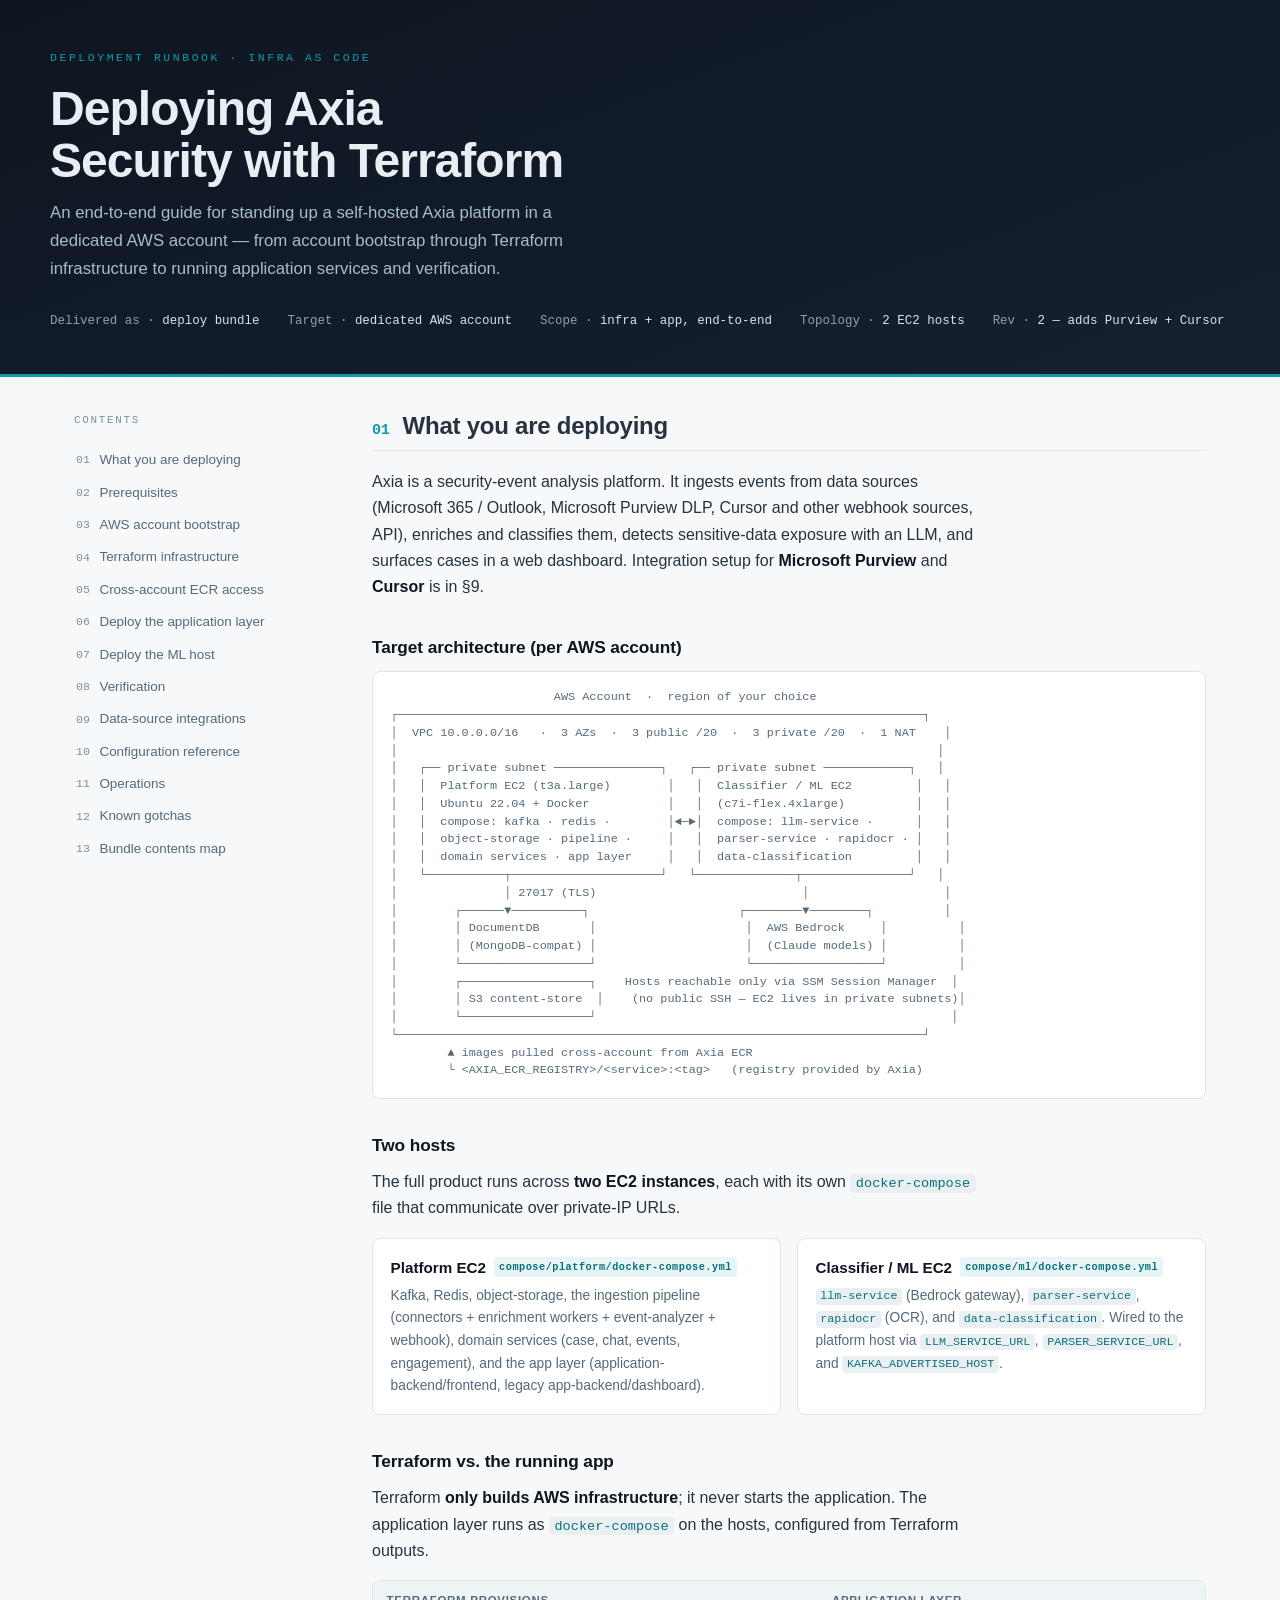
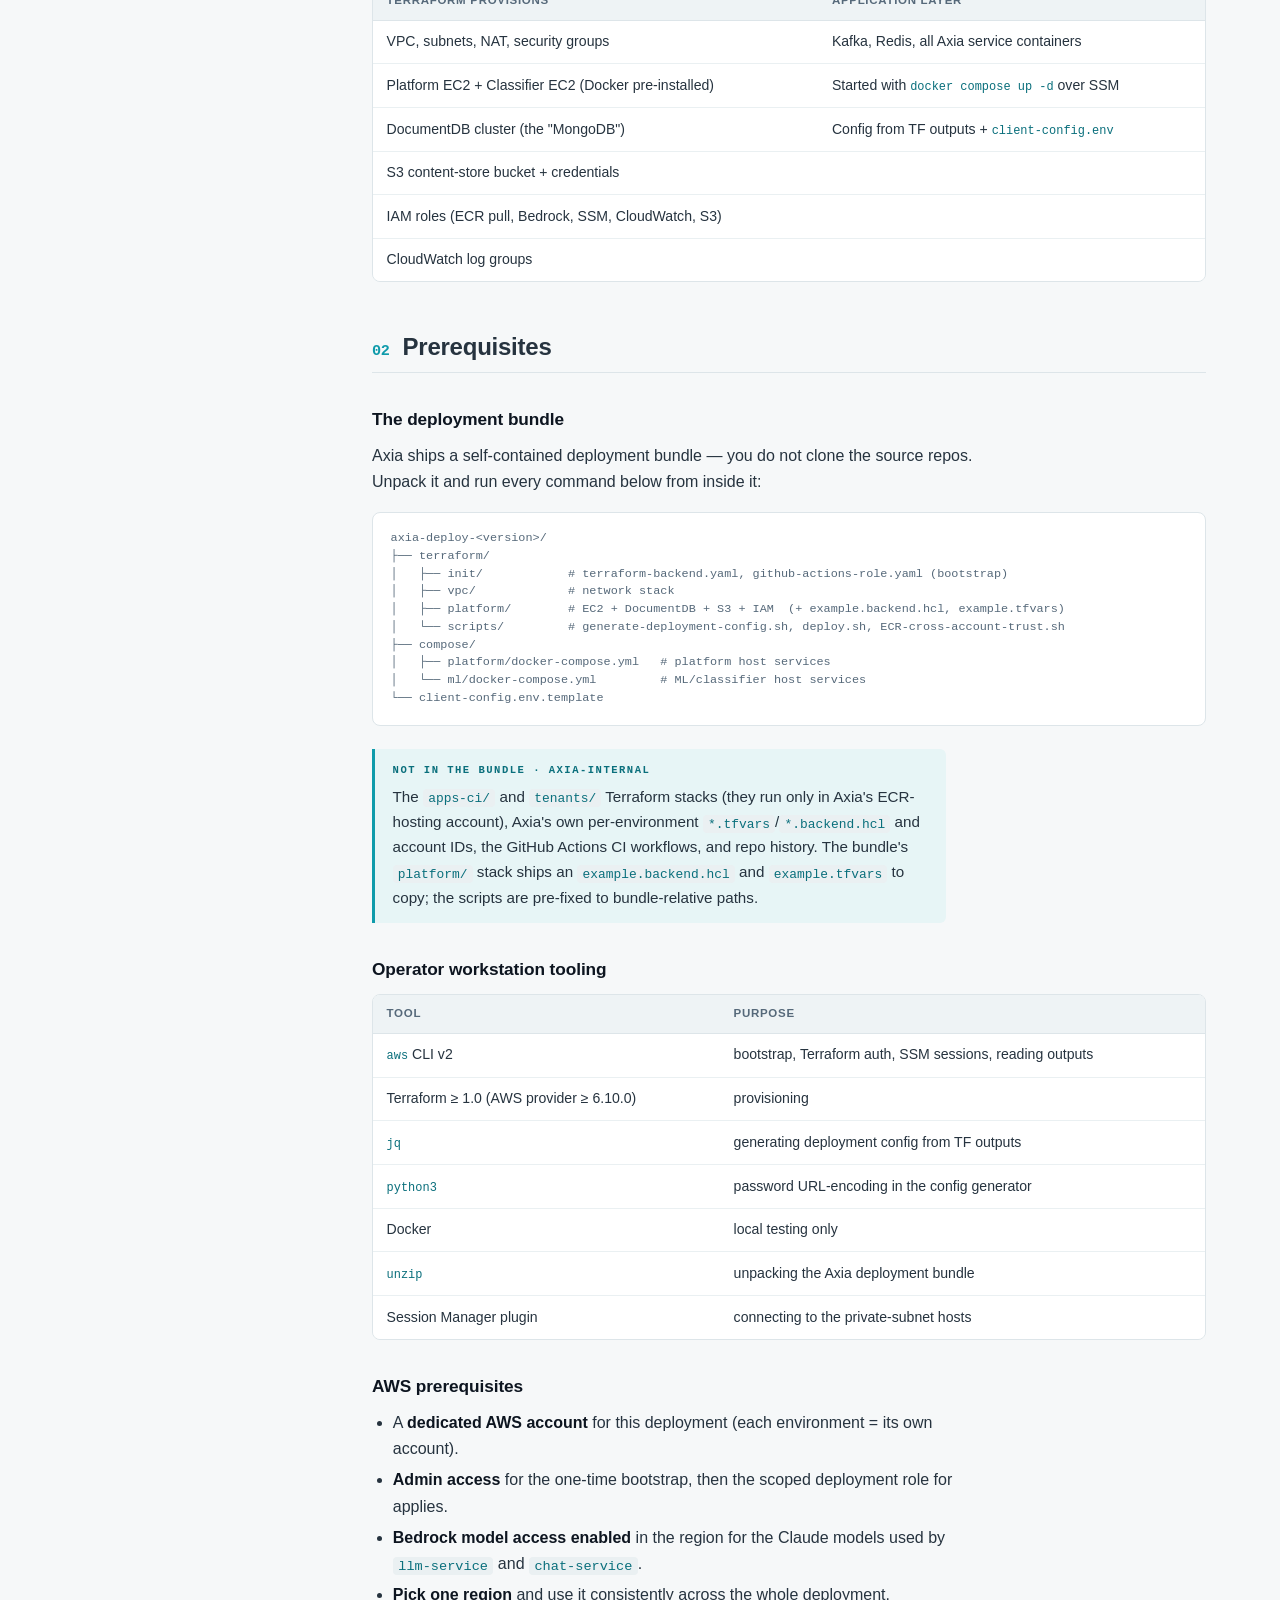
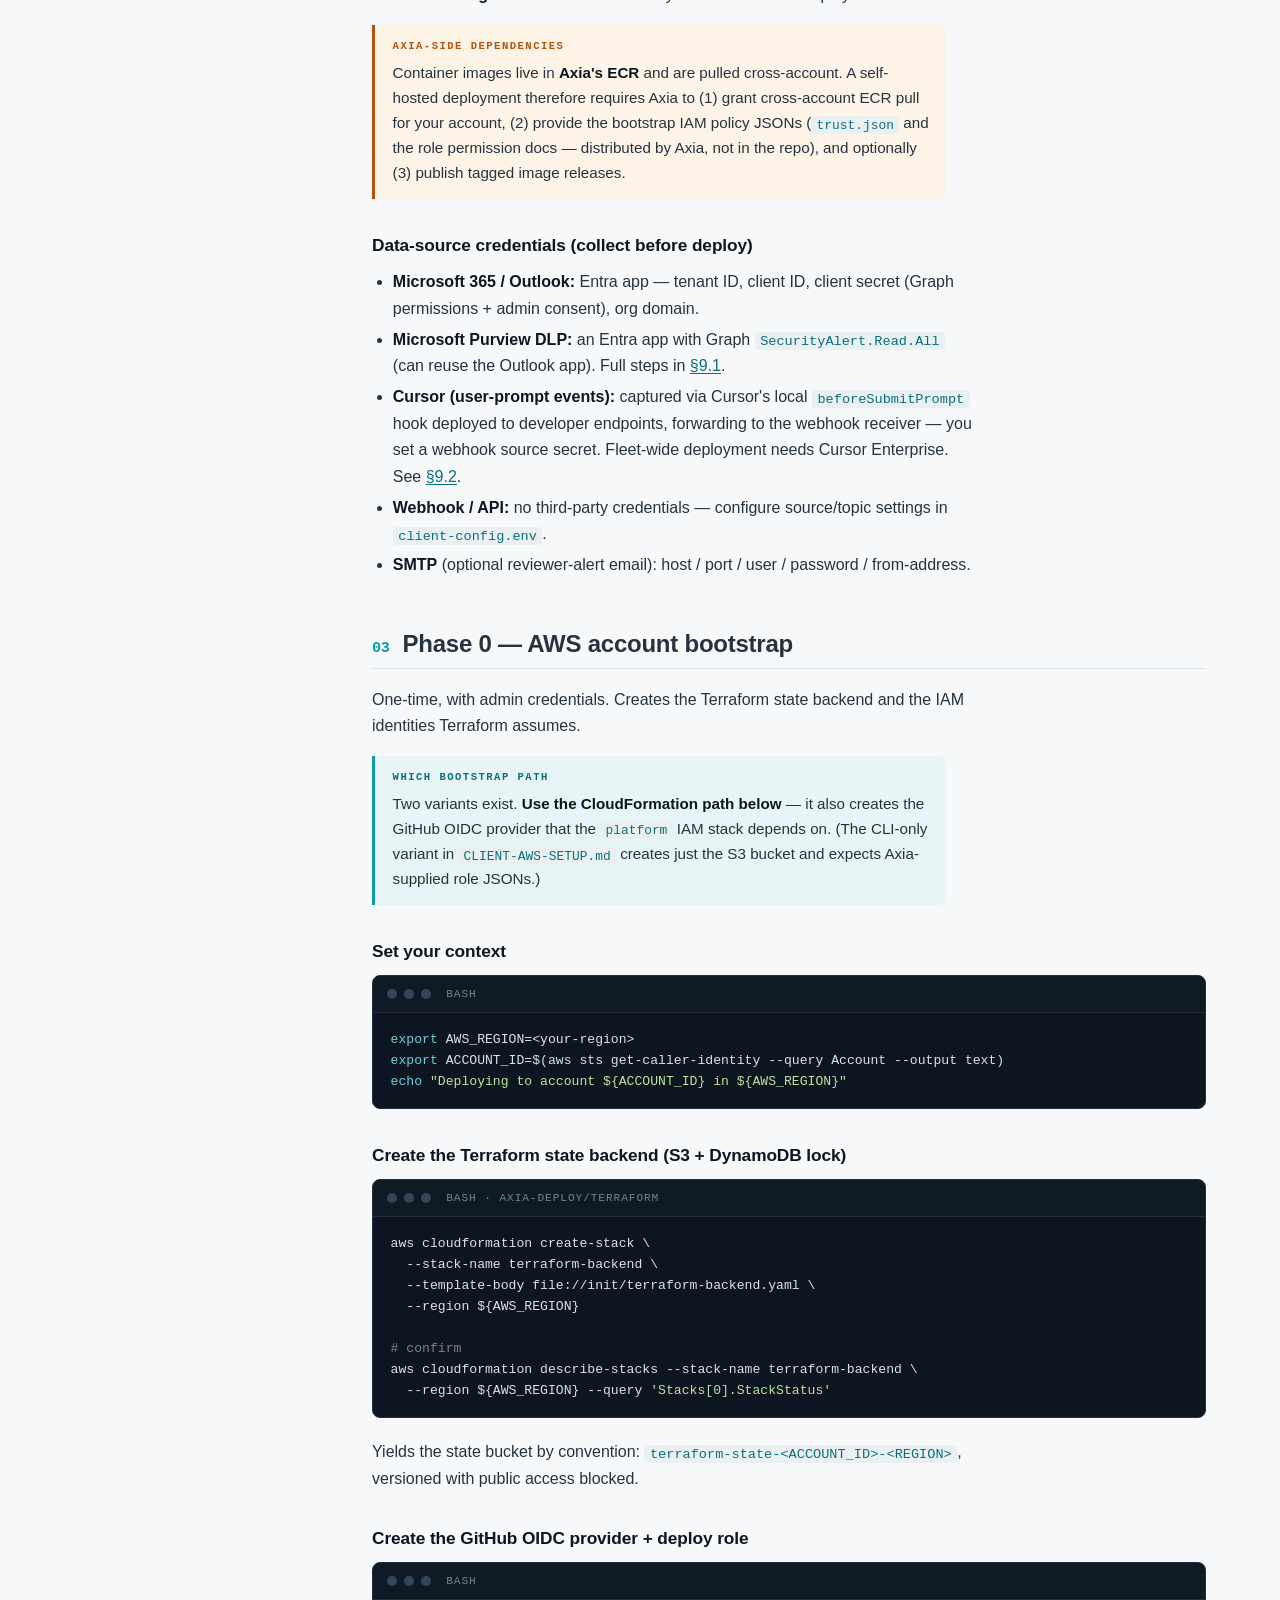
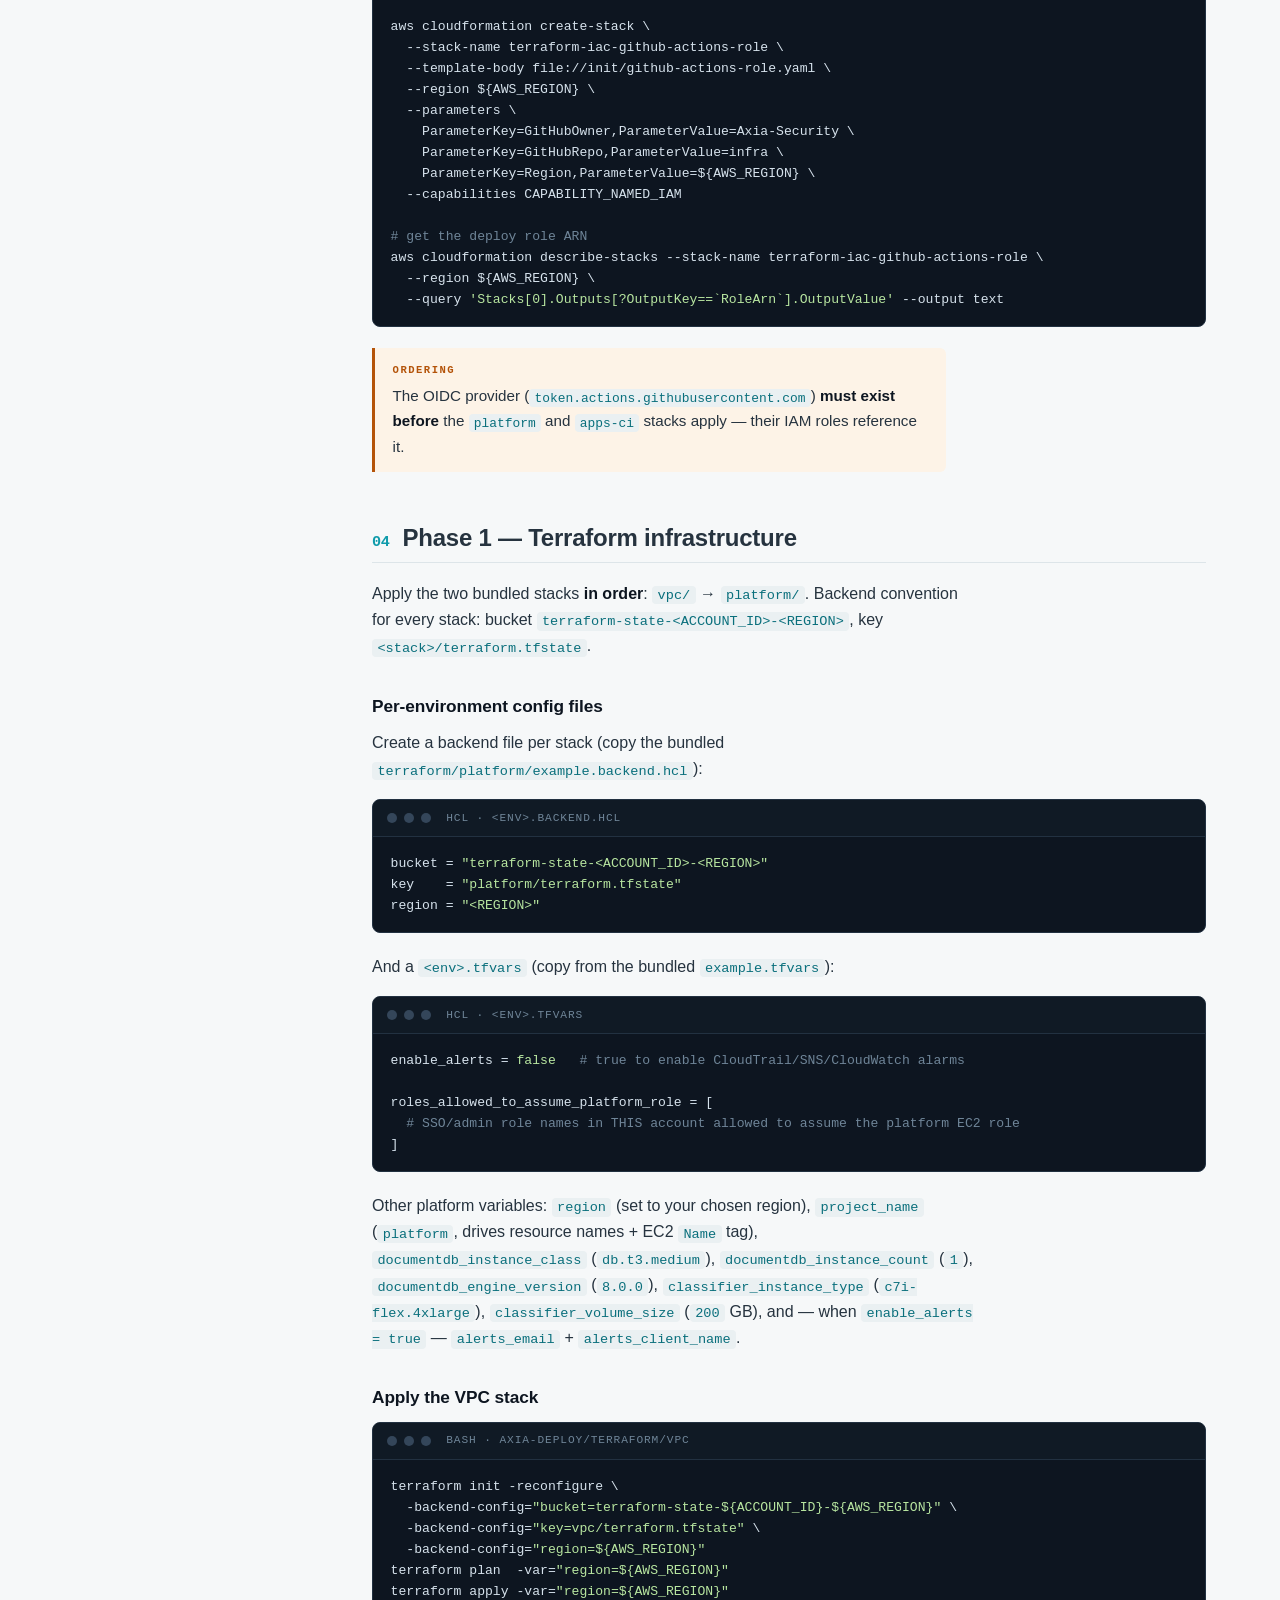
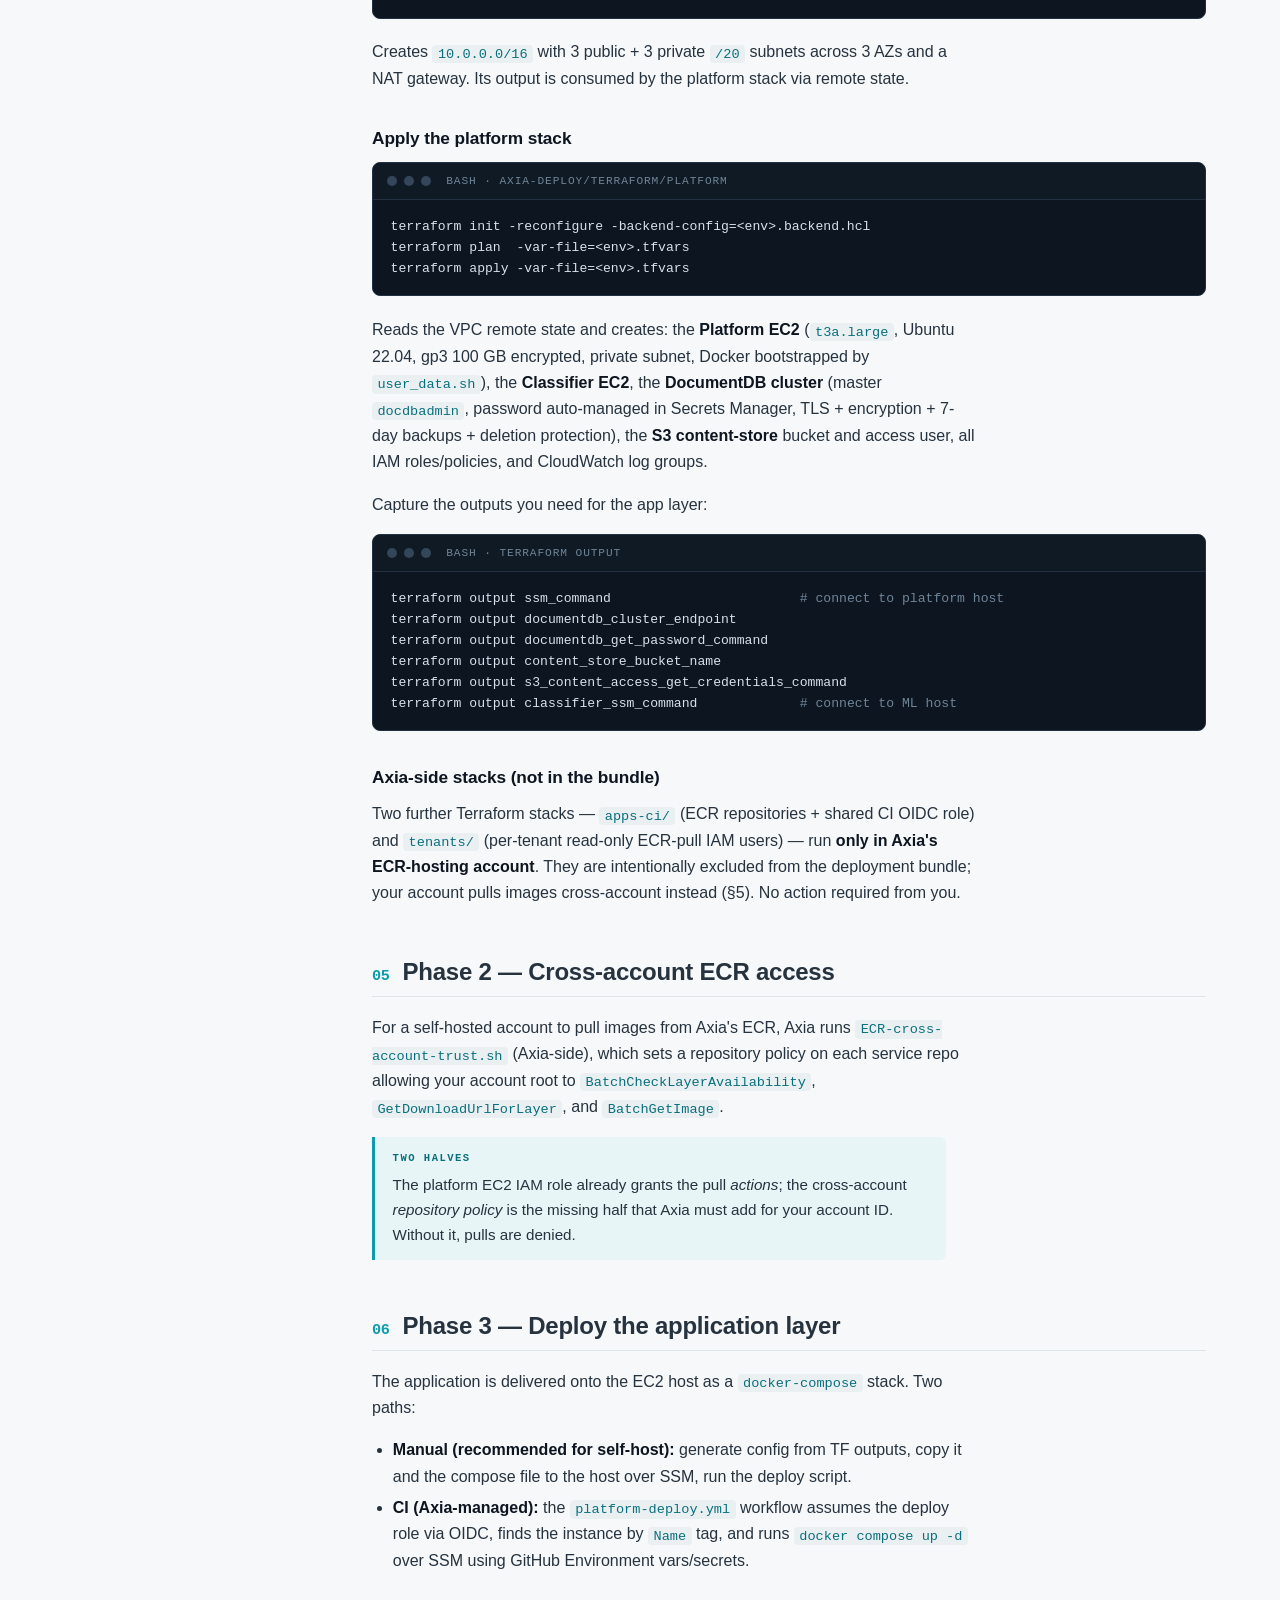
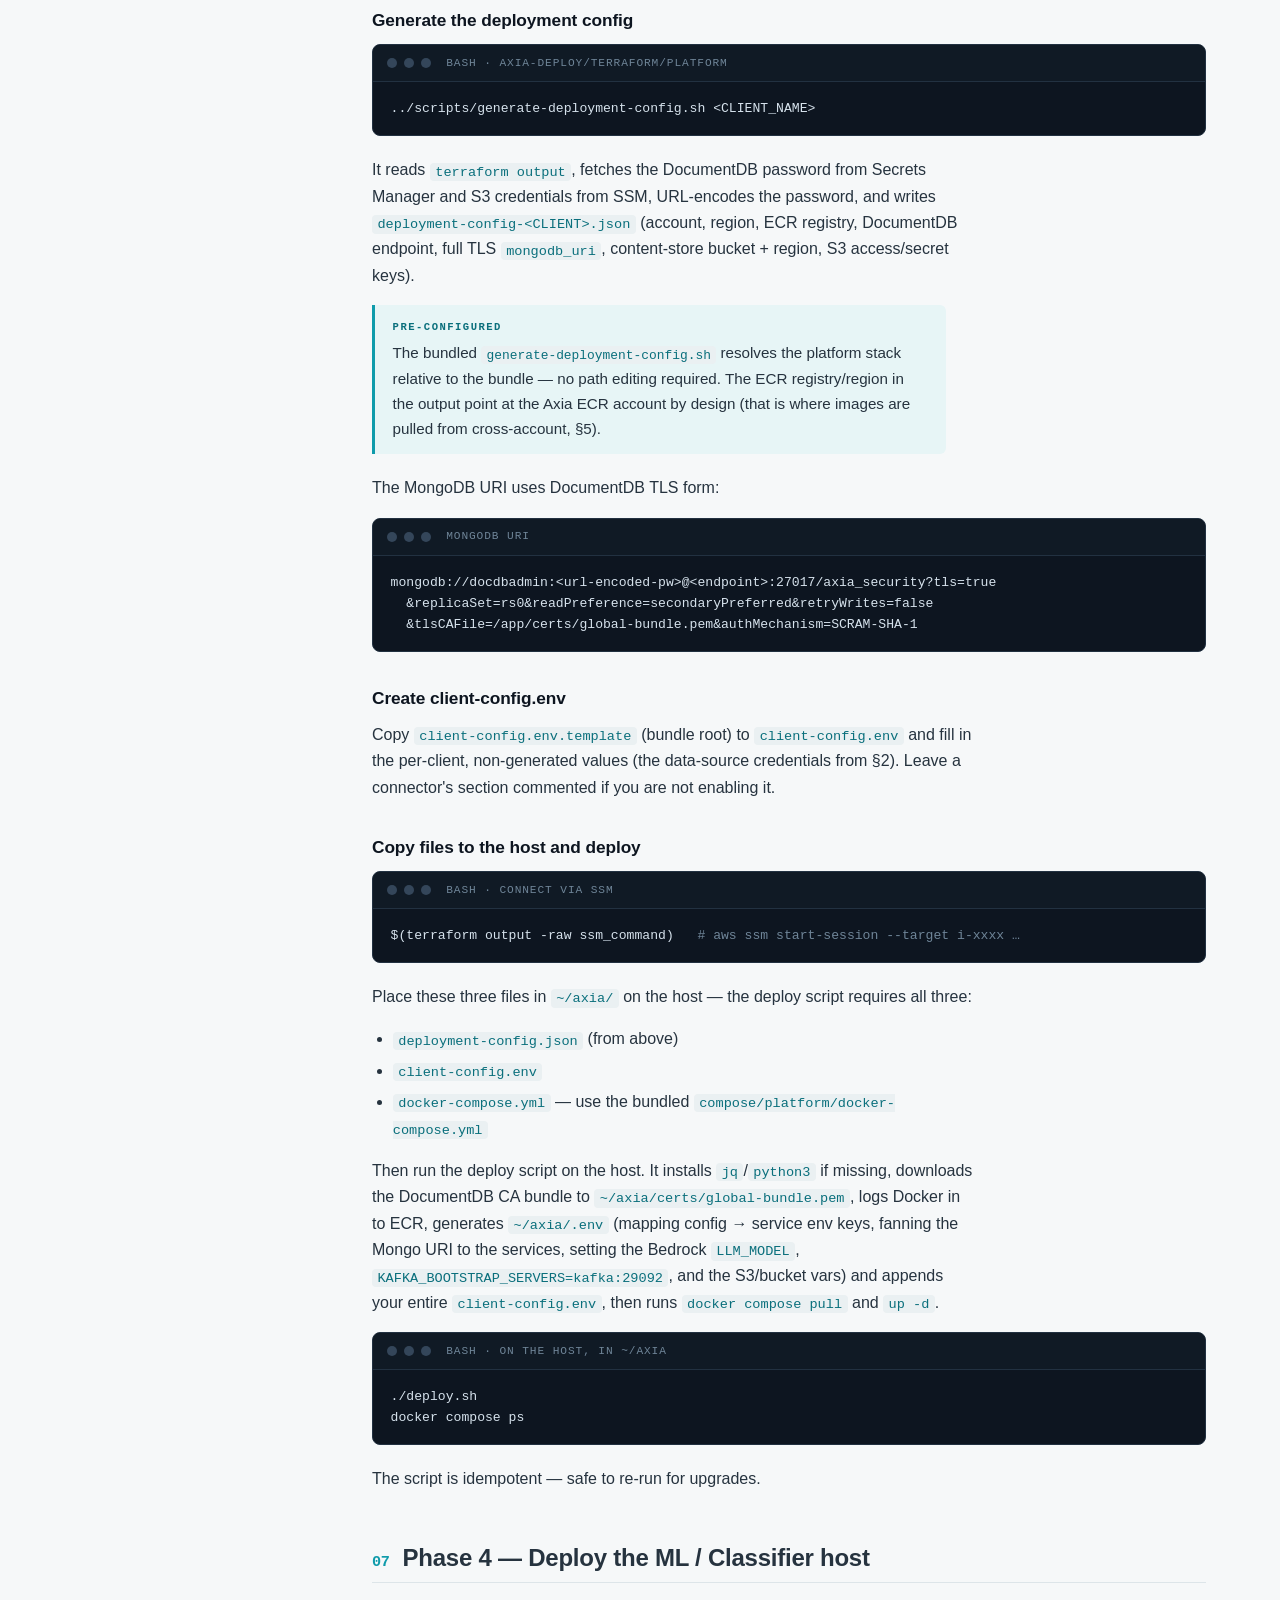
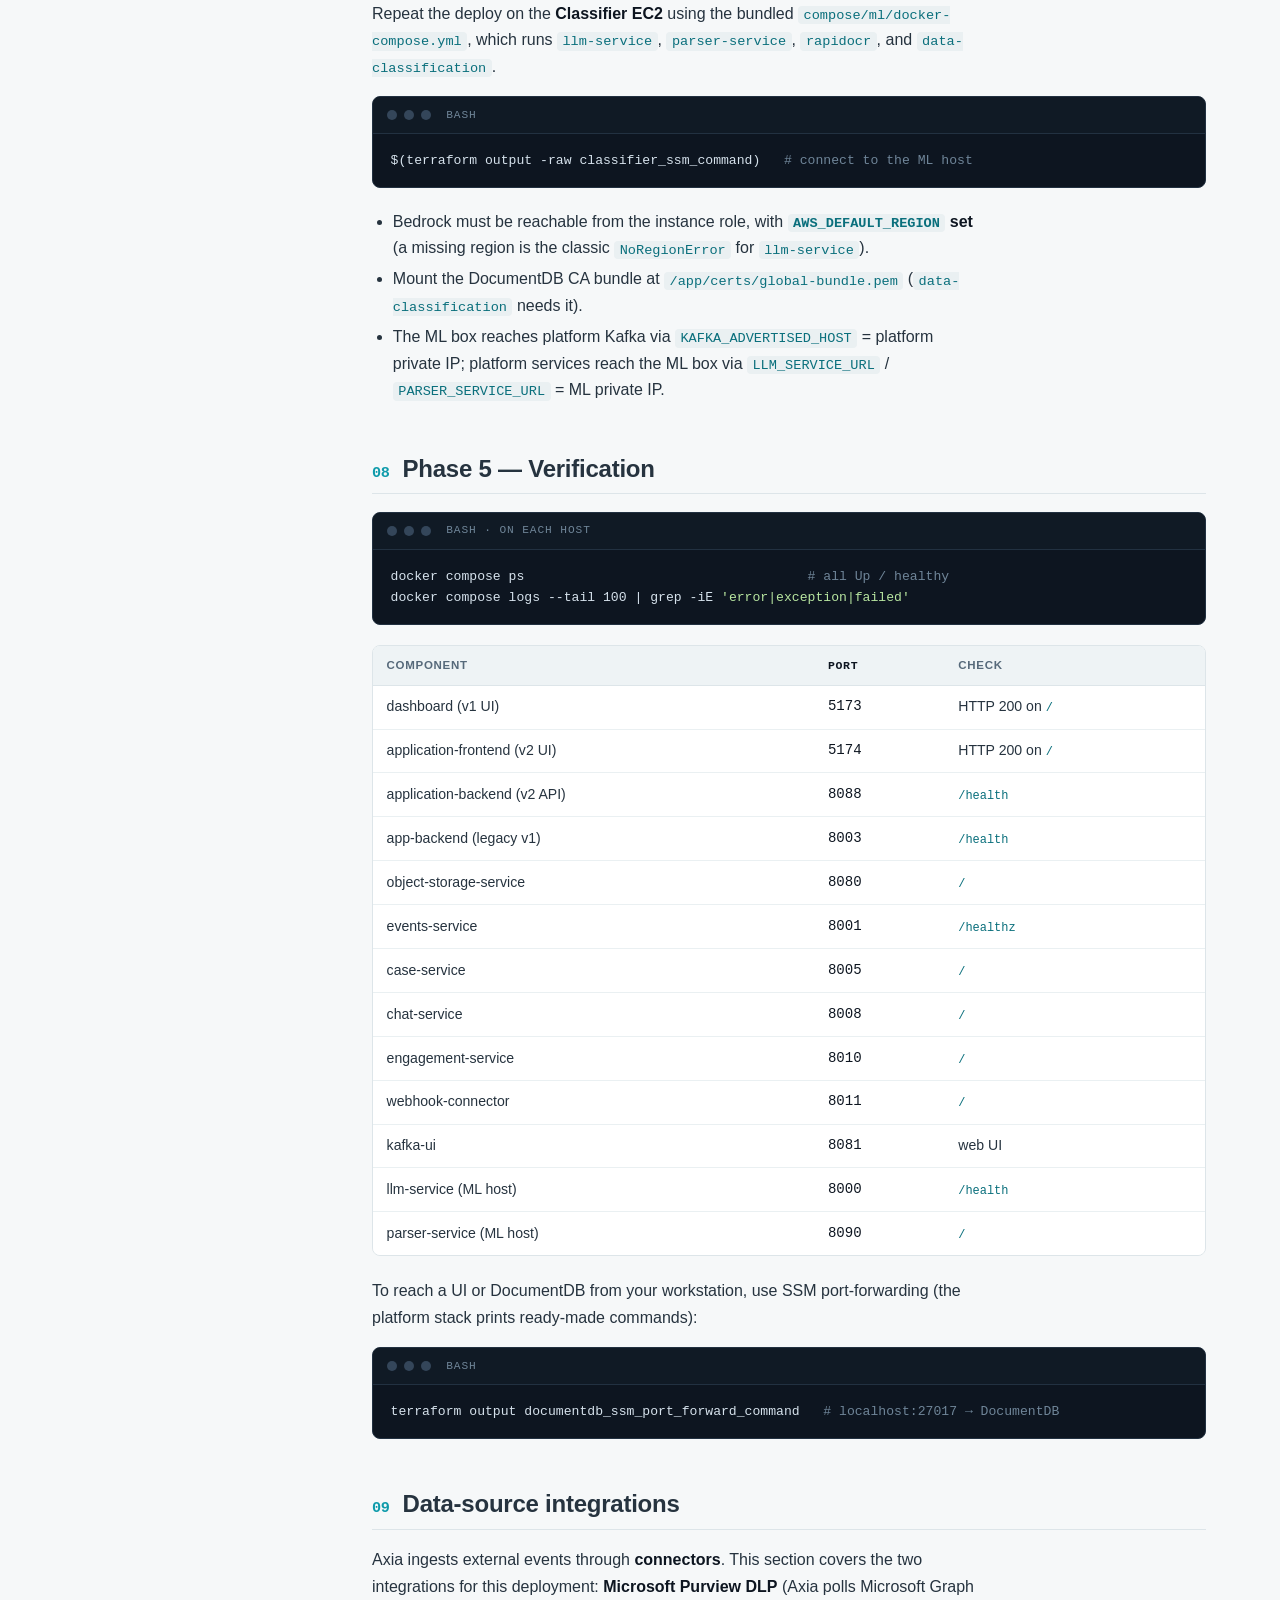
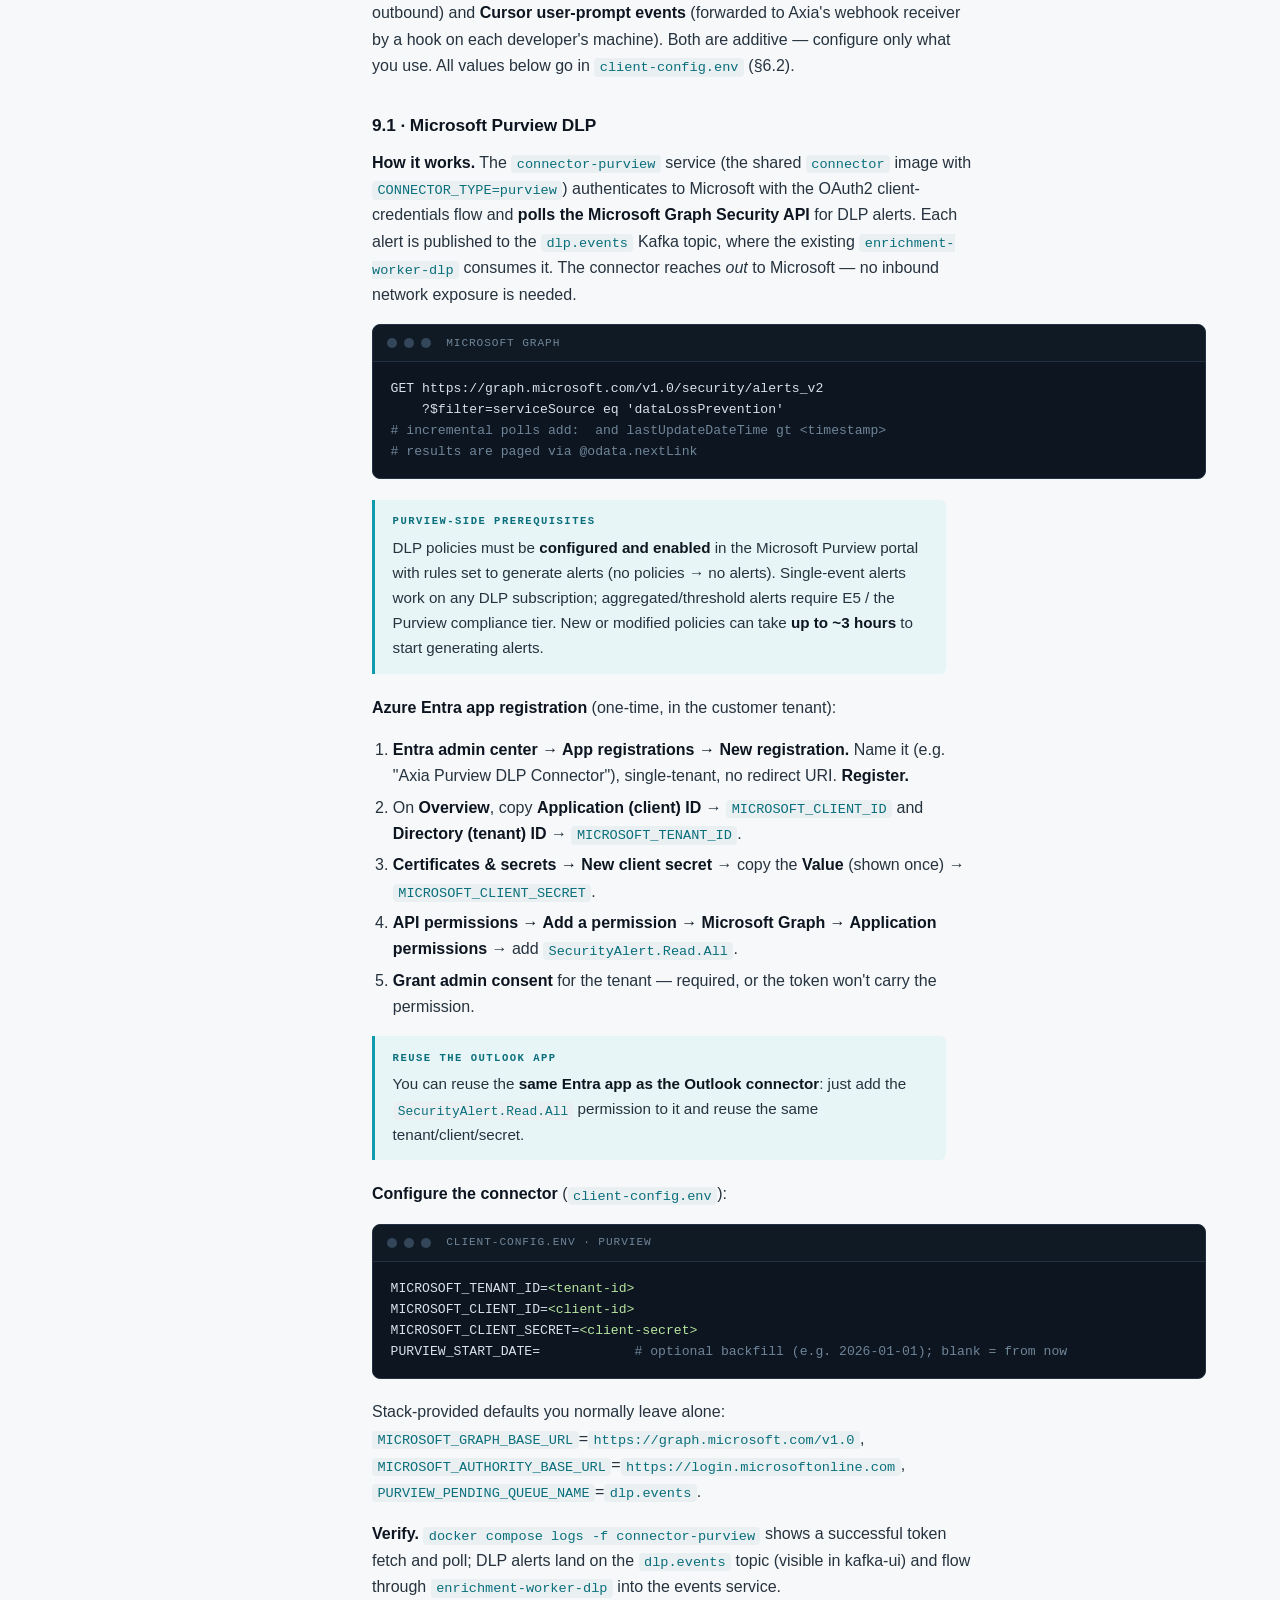
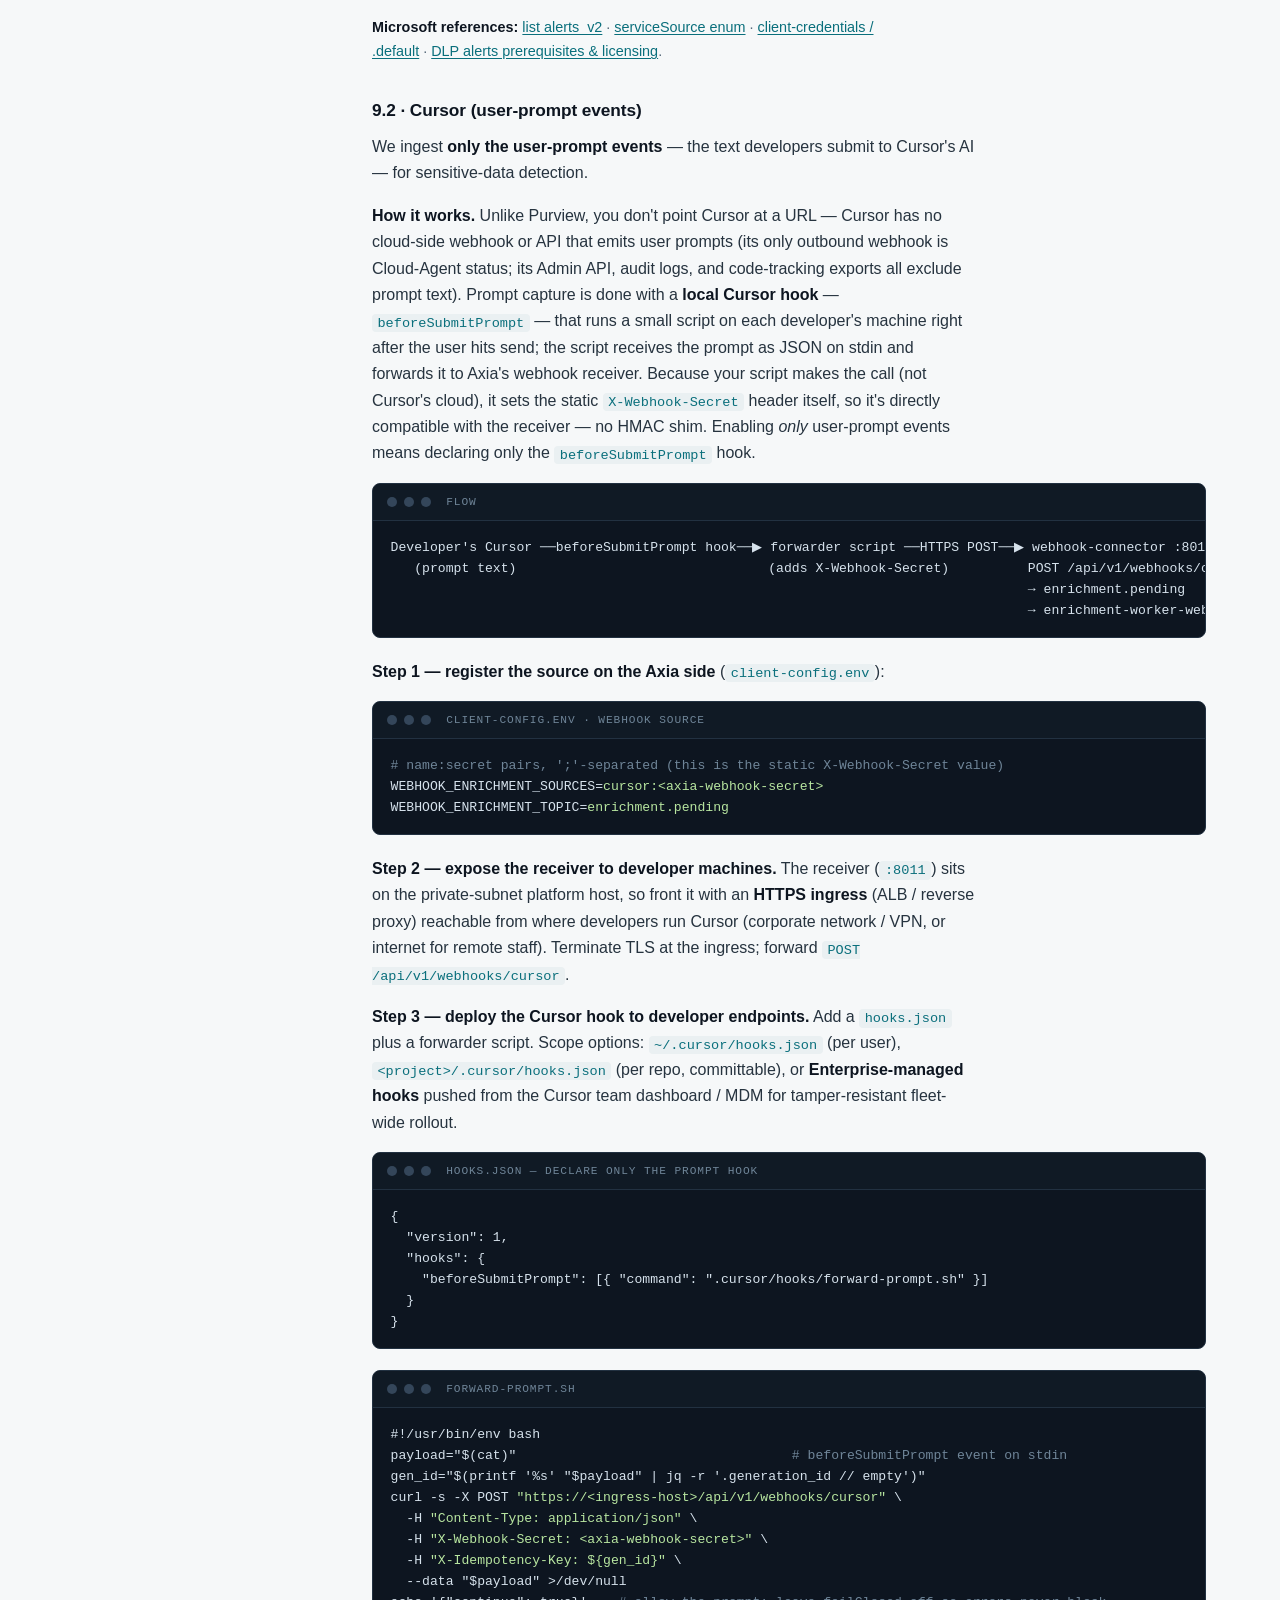
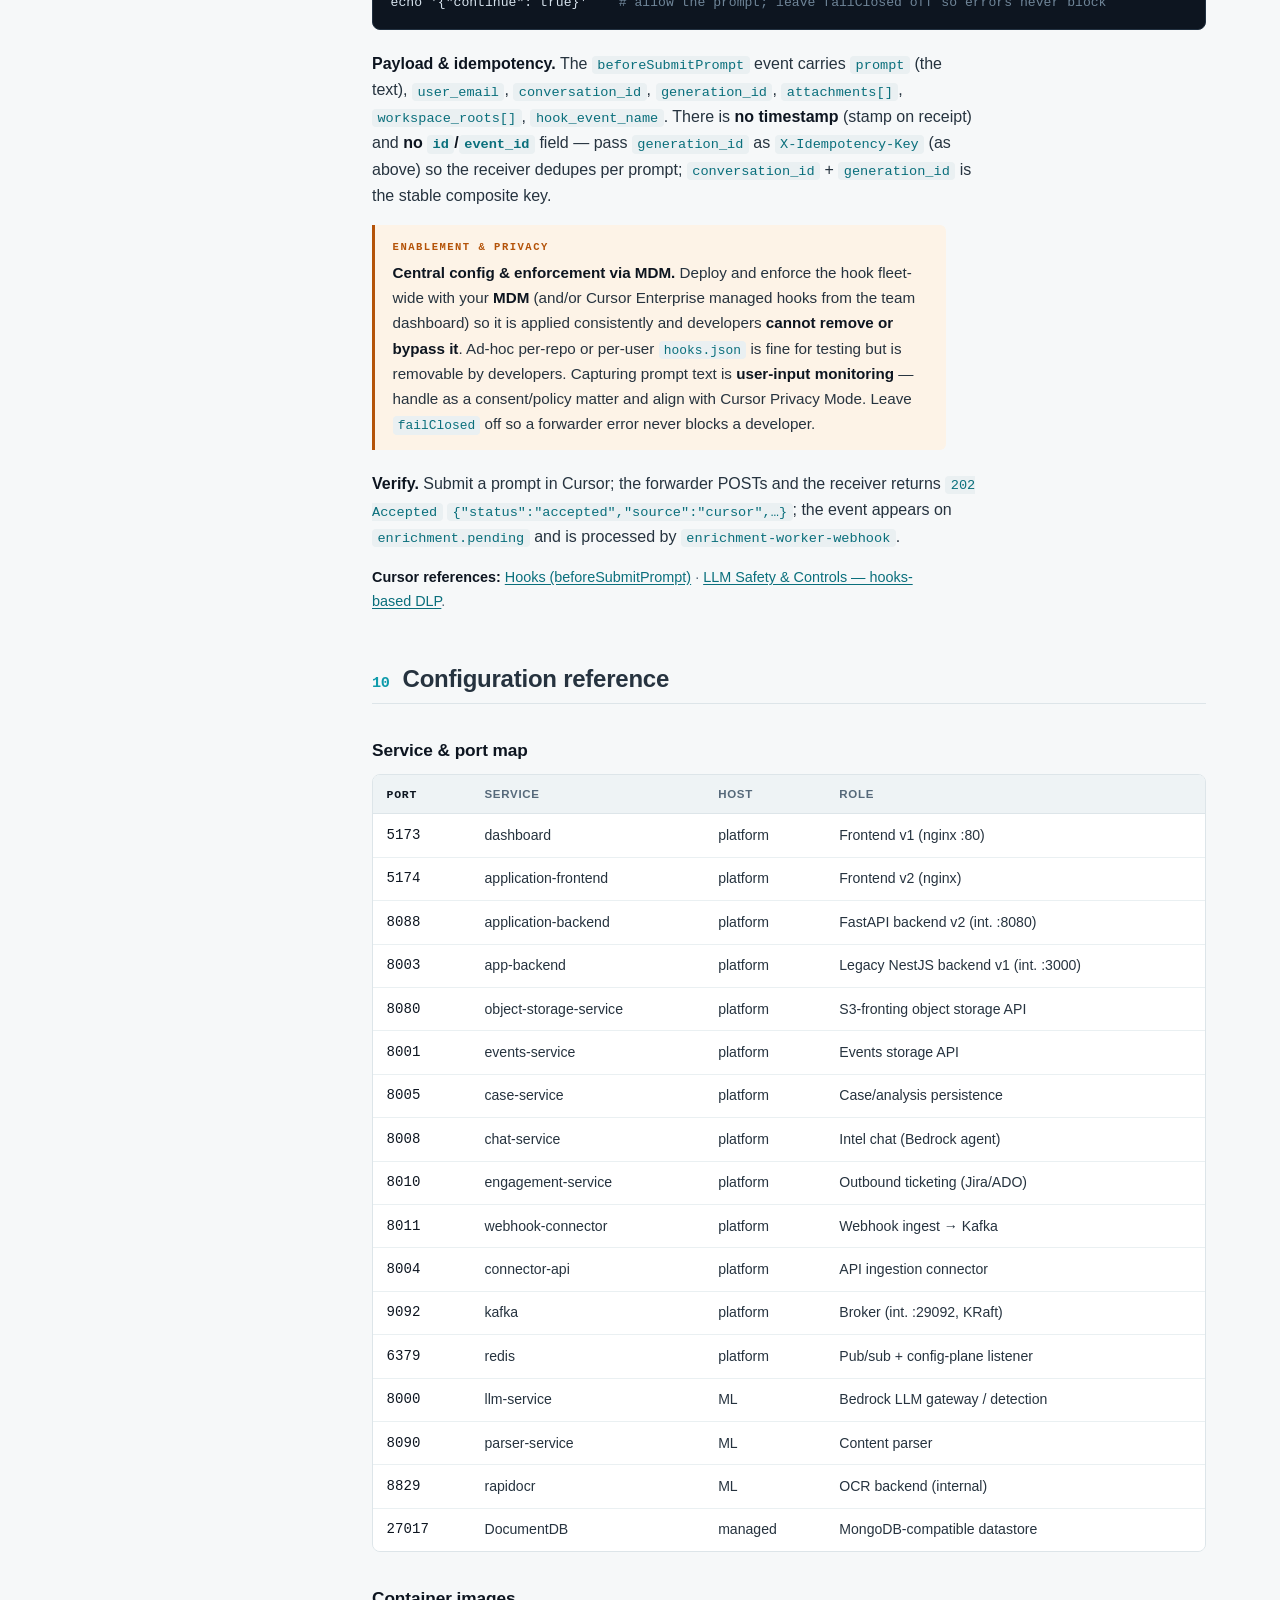
==== installation-guide/index.html @ 1bb10083 "Initial commit: axia-docs with Terraform installation guide (v2) Dedicated GitHub Pages repo for cus" ====
<!DOCTYPE html>
<html lang="en">
<head>
<meta charset="UTF-8">
<meta name="viewport" content="width=device-width, initial-scale=1.0">
<title>Axia Security — Deployment Guide (v2)</title>
<meta name="description" content="End-to-end runbook for deploying the Axia platform into a dedicated AWS account with Terraform — including Microsoft Purview DLP and Cursor webhook integrations.">
<style>
  :root {
    --ink: #0d1520;
    --ink-2: #16212e;
    --paper: #f6f8f9;
    --card: #ffffff;
    --line: #dde5e9;
    --line-soft: #eaf0f2;
    --text: #26333f;
    --text-soft: #56697a;
    --text-faint: #7d8f9c;
    --teal: #0f9bab;
    --teal-deep: #0a6f7c;
    --teal-wash: #e7f5f6;
    --amber: #b45309;
    --amber-wash: #fdf3e7;
    --red: #b3261e;
    --red-wash: #fbecea;
    --green: #2f7d4f;
    --mono: ui-monospace, "SF Mono", "JetBrains Mono", "Cascadia Code", Menlo, Consolas, monospace;
    --sans: "Inter", -apple-system, BlinkMacSystemFont, "Segoe UI", Roboto, Helvetica, Arial, sans-serif;
    --maxw: 68ch;
  }
  * { box-sizing: border-box; }
  html { scroll-behavior: smooth; }
  @media (prefers-reduced-motion: reduce) { html { scroll-behavior: auto; } }
  body { margin: 0; }
  .wrap {
    background: var(--paper);
    color: var(--text);
    font-family: var(--sans);
    font-size: 16px;
    line-height: 1.65;
    -webkit-font-smoothing: antialiased;
  }

  /* ---- Masthead ---- */
  .masthead {
    background: linear-gradient(160deg, var(--ink) 0%, var(--ink-2) 100%);
    color: #e8eef2;
    padding: 3rem 1.5rem 2.6rem;
    border-bottom: 3px solid var(--teal);
  }
  .masthead-inner { max-width: 1180px; margin: 0 auto; }
  .kicker {
    font-family: var(--mono);
    font-size: .72rem;
    letter-spacing: .22em;
    text-transform: uppercase;
    color: var(--teal);
    margin: 0 0 1rem;
  }
  .masthead h1 {
    font-size: clamp(1.9rem, 4vw, 3rem);
    line-height: 1.08;
    letter-spacing: -.02em;
    font-weight: 700;
    margin: 0 0 .8rem;
    text-wrap: balance;
    max-width: 20ch;
  }
  .masthead p.lede {
    color: #a9bccb;
    font-size: 1.05rem;
    max-width: 62ch;
    margin: 0;
  }
  .meta-strip {
    display: flex; flex-wrap: wrap; gap: .5rem 1.75rem;
    margin-top: 1.8rem;
    font-family: var(--mono);
    font-size: .78rem;
    color: #8ba2b3;
  }
  .meta-strip b { color: #d7e2ea; font-weight: 500; }

  /* ---- Layout ---- */
  .layout {
    max-width: 1180px;
    margin: 0 auto;
    display: grid;
    grid-template-columns: 250px minmax(0, 1fr);
    gap: 3rem;
    padding: 0 1.5rem 5rem;
    align-items: start;
  }
  nav.toc {
    position: sticky; top: 0;
    max-height: 100vh; overflow-y: auto;
    padding: 2.2rem 0 2rem;
    font-size: .84rem;
  }
  nav.toc .toc-title {
    font-family: var(--mono);
    text-transform: uppercase;
    letter-spacing: .16em;
    font-size: .68rem;
    color: var(--text-faint);
    margin: 0 0 .9rem;
  }
  nav.toc ol { list-style: none; margin: 0; padding: 0; counter-reset: toc; }
  nav.toc li { margin: 0; }
  nav.toc a {
    display: flex; gap: .6rem;
    padding: .32rem 0;
    color: var(--text-soft);
    text-decoration: none;
    border-left: 2px solid transparent;
    padding-left: .8rem; margin-left: -.8rem;
    transition: color .15s, border-color .15s;
  }
  nav.toc a::before {
    counter-increment: toc;
    content: counter(toc, decimal-leading-zero);
    font-family: var(--mono);
    font-size: .72rem;
    color: var(--text-faint);
    padding-top: .08rem;
  }
  nav.toc a:hover { color: var(--teal-deep); }
  nav.toc a:focus-visible { outline: 2px solid var(--teal); outline-offset: 2px; }

  main { min-width: 0; padding-top: 2.2rem; }

  section { scroll-margin-top: 1rem; margin-bottom: 3.2rem; }
  section > h2 {
    font-size: 1.5rem;
    letter-spacing: -.01em;
    line-height: 1.2;
    margin: 0 0 1.1rem;
    padding-bottom: .6rem;
    border-bottom: 1px solid var(--line);
    display: flex; align-items: baseline; gap: .8rem;
    text-wrap: balance;
  }
  section > h2 .num {
    font-family: var(--mono);
    font-size: .95rem;
    color: var(--teal);
    font-weight: 600;
    flex: none;
  }
  h3 {
    font-size: 1.08rem;
    letter-spacing: -.005em;
    margin: 2rem 0 .6rem;
    color: var(--ink);
  }
  p { max-width: var(--maxw); margin: 0 0 1rem; }
  a { color: var(--teal-deep); text-underline-offset: 2px; }
  strong { color: var(--ink); font-weight: 600; }
  ul, ol.body-list { max-width: var(--maxw); padding-left: 1.3rem; margin: 0 0 1rem; }
  li { margin: .3rem 0; }

  code {
    font-family: var(--mono);
    font-size: .85em;
    background: var(--line-soft);
    color: var(--teal-deep);
    padding: .12em .4em;
    border-radius: 4px;
    word-break: break-word;
  }

  /* ---- Code blocks with terminal chrome ---- */
  .code {
    background: var(--ink);
    border-radius: 8px;
    margin: 0 0 1.3rem;
    overflow: hidden;
    border: 1px solid #223141;
  }
  .code .bar {
    display: flex; align-items: center; gap: .45rem;
    padding: .55rem .85rem;
    background: #101a25;
    border-bottom: 1px solid #223141;
  }
  .code .bar .dot { width: 10px; height: 10px; border-radius: 50%; background: #34465a; }
  .code .bar .label {
    margin-left: .5rem;
    font-family: var(--mono);
    font-size: .7rem;
    letter-spacing: .08em;
    color: #6f8598;
    text-transform: uppercase;
  }
  .code pre {
    margin: 0; padding: 1rem 1.1rem;
    overflow-x: auto;
    font-family: var(--mono);
    font-size: .82rem;
    line-height: 1.6;
    color: #d6e2ec;
  }
  .code pre .c { color: #6f8598; }      /* comment */
  .code pre .k { color: #6ad0dc; }      /* keyword/cmd */
  .code pre .v { color: #b8e6a0; }      /* value/string */

  pre.ascii {
    background: var(--card);
    border: 1px solid var(--line);
    border-radius: 8px;
    padding: 1.1rem;
    overflow-x: auto;
    font-family: var(--mono);
    font-size: .74rem;
    line-height: 1.5;
    color: var(--text-soft);
    margin: 0 0 1.4rem;
  }

  /* ---- Callouts ---- */
  .note {
    border-left: 3px solid var(--teal);
    background: var(--teal-wash);
    padding: .85rem 1.1rem;
    border-radius: 0 6px 6px 0;
    margin: 0 0 1.3rem;
    max-width: var(--maxw);
    font-size: .95rem;
  }
  .note.warn { border-color: var(--amber); background: var(--amber-wash); }
  .note.danger { border-color: var(--red); background: var(--red-wash); }
  .note .tag {
    font-family: var(--mono);
    font-size: .66rem;
    letter-spacing: .14em;
    text-transform: uppercase;
    font-weight: 600;
    display: block;
    margin-bottom: .25rem;
    color: var(--teal-deep);
  }
  .note.warn .tag { color: var(--amber); }
  .note.danger .tag { color: var(--red); }
  .note p { margin: 0; max-width: none; }
  .note p + p { margin-top: .5rem; }

  /* ---- Tables ---- */
  .table-scroll { overflow-x: auto; margin: 0 0 1.4rem; border: 1px solid var(--line); border-radius: 8px; }
  table { border-collapse: collapse; width: 100%; font-size: .88rem; background: var(--card); }
  th, td { text-align: left; padding: .6rem .85rem; border-bottom: 1px solid var(--line-soft); vertical-align: top; }
  thead th {
    background: #eef3f5;
    font-size: .72rem; letter-spacing: .06em; text-transform: uppercase;
    color: var(--text-soft); font-weight: 600;
    border-bottom: 1px solid var(--line);
    position: sticky; top: 0;
  }
  tbody tr:last-child td { border-bottom: none; }
  tbody tr:hover { background: #f9fbfc; }
  td code { background: transparent; padding: 0; color: var(--teal-deep); }
  .tnum { font-variant-numeric: tabular-nums; font-family: var(--mono); color: var(--ink); }

  /* ---- Phase pills / architecture cards ---- */
  .host-grid { display: grid; grid-template-columns: 1fr 1fr; gap: 1rem; margin: 0 0 1.4rem; }
  .host-card { border: 1px solid var(--line); border-radius: 8px; background: var(--card); padding: 1rem 1.1rem; }
  .host-card h4 { margin: 0 0 .3rem; font-size: .95rem; color: var(--ink); display: flex; align-items: center; gap: .5rem; }
  .host-card .badge { font-family: var(--mono); font-size: .64rem; background: var(--teal-wash); color: var(--teal-deep); padding: .15em .5em; border-radius: 4px; letter-spacing: .05em; }
  .host-card p { font-size: .86rem; color: var(--text-soft); margin: 0; max-width: none; }

  footer.doc-foot {
    max-width: 1180px; margin: 0 auto; padding: 2rem 1.5rem 4rem;
    border-top: 1px solid var(--line);
    color: var(--text-faint); font-size: .82rem;
    font-family: var(--mono);
  }

  @media (max-width: 860px) {
    .layout { grid-template-columns: 1fr; gap: 0; }
    nav.toc { position: static; max-height: none; border-bottom: 1px solid var(--line); padding-bottom: 1.4rem; }
    .host-grid { grid-template-columns: 1fr; }
    main { padding-top: 1.4rem; }
  }
</style>
</head>
<body>
<div class="wrap">
  <header class="masthead">
    <div class="masthead-inner">
      <p class="kicker">Deployment Runbook · Infra as Code</p>
      <h1>Deploying Axia Security with Terraform</h1>
      <p class="lede">An end-to-end guide for standing up a self-hosted Axia platform in a dedicated AWS account — from account bootstrap through Terraform infrastructure to running application services and verification.</p>
      <div class="meta-strip">
        <span>Delivered as · <b>deploy bundle</b></span>
        <span>Target · <b>dedicated AWS account</b></span>
        <span>Scope · <b>infra + app, end-to-end</b></span>
        <span>Topology · <b>2 EC2 hosts</b></span>
        <span>Rev · <b>2 — adds Purview + Cursor</b></span>
      </div>
    </div>
  </header>

  <div class="layout">
    <nav class="toc" aria-label="Contents">
      <p class="toc-title">Contents</p>
      <ol>
        <li><a href="#overview">What you are deploying</a></li>
        <li><a href="#prereqs">Prerequisites</a></li>
        <li><a href="#bootstrap">AWS account bootstrap</a></li>
        <li><a href="#infra">Terraform infrastructure</a></li>
        <li><a href="#ecr">Cross-account ECR access</a></li>
        <li><a href="#app">Deploy the application layer</a></li>
        <li><a href="#ml">Deploy the ML host</a></li>
        <li><a href="#verify">Verification</a></li>
        <li><a href="#integrations">Data-source integrations</a></li>
        <li><a href="#reference">Configuration reference</a></li>
        <li><a href="#ops">Operations</a></li>
        <li><a href="#gotchas">Known gotchas</a></li>
        <li><a href="#map">Bundle contents map</a></li>
      </ol>
    </nav>

    <main>
      <!-- 1 -->
      <section id="overview">
        <h2><span class="num">01</span> What you are deploying</h2>
        <p>Axia is a security-event analysis platform. It ingests events from data sources (Microsoft&nbsp;365 / Outlook, Microsoft Purview DLP, Cursor and other webhook sources, API), enriches and classifies them, detects sensitive-data exposure with an LLM, and surfaces cases in a web dashboard. Integration setup for <strong>Microsoft Purview</strong> and <strong>Cursor</strong> is in §9.</p>

        <h3>Target architecture (per AWS account)</h3>
        <pre class="ascii">                       AWS Account  ·  region of your choice
┌──────────────────────────────────────────────────────────────────────────┐
│  VPC 10.0.0.0/16   ·  3 AZs  ·  3 public /20  ·  3 private /20  ·  1 NAT    │
│                                                                            │
│   ┌── private subnet ───────────────┐   ┌── private subnet ────────────┐   │
│   │  Platform EC2 (t3a.large)        │   │  Classifier / ML EC2         │   │
│   │  Ubuntu 22.04 + Docker           │   │  (c7i-flex.4xlarge)          │   │
│   │  compose: kafka · redis ·        │◄─►│  compose: llm-service ·      │   │
│   │  object-storage · pipeline ·     │   │  parser-service · rapidocr · │   │
│   │  domain services · app layer     │   │  data-classification         │   │
│   └───────────┬─────────────────────┘   └──────────────┬───────────────┘   │
│               │ 27017 (TLS)                             │                   │
│        ┌──────▼──────────┐                     ┌────────▼────────┐          │
│        │ DocumentDB       │                     │  AWS Bedrock     │          │
│        │ (MongoDB-compat) │                     │  (Claude models) │          │
│        └──────────────────┘                     └──────────────────┘          │
│        ┌──────────────────┐    Hosts reachable only via SSM Session Manager  │
│        │ S3 content-store  │    (no public SSH — EC2 lives in private subnets)│
│        └──────────────────┘                                                  │
└──────────────────────────────────────────────────────────────────────────┘
        ▲ images pulled cross-account from Axia ECR
        └ &lt;AXIA_ECR_REGISTRY&gt;/&lt;service&gt;:&lt;tag&gt;   (registry provided by Axia)</pre>

        <h3>Two hosts</h3>
        <p>The full product runs across <strong>two EC2 instances</strong>, each with its own <code>docker-compose</code> file that communicate over private-IP URLs.</p>
        <div class="host-grid">
          <div class="host-card">
            <h4>Platform EC2 <span class="badge">compose/platform/docker-compose.yml</span></h4>
            <p>Kafka, Redis, object-storage, the ingestion pipeline (connectors + enrichment workers + event-analyzer + webhook), domain services (case, chat, events, engagement), and the app layer (application-backend/frontend, legacy app-backend/dashboard).</p>
          </div>
          <div class="host-card">
            <h4>Classifier / ML EC2 <span class="badge">compose/ml/docker-compose.yml</span></h4>
            <p><code>llm-service</code> (Bedrock gateway), <code>parser-service</code>, <code>rapidocr</code> (OCR), and <code>data-classification</code>. Wired to the platform host via <code>LLM_SERVICE_URL</code>, <code>PARSER_SERVICE_URL</code>, and <code>KAFKA_ADVERTISED_HOST</code>.</p>
          </div>
        </div>

        <h3>Terraform vs. the running app</h3>
        <p>Terraform <strong>only builds AWS infrastructure</strong>; it never starts the application. The application layer runs as <code>docker-compose</code> on the hosts, configured from Terraform outputs.</p>
        <div class="table-scroll">
          <table>
            <thead><tr><th>Terraform provisions</th><th>Application layer</th></tr></thead>
            <tbody>
              <tr><td>VPC, subnets, NAT, security groups</td><td>Kafka, Redis, all Axia service containers</td></tr>
              <tr><td>Platform EC2 + Classifier EC2 (Docker pre-installed)</td><td>Started with <code>docker compose up -d</code> over SSM</td></tr>
              <tr><td>DocumentDB cluster (the "MongoDB")</td><td>Config from TF outputs + <code>client-config.env</code></td></tr>
              <tr><td>S3 content-store bucket + credentials</td><td></td></tr>
              <tr><td>IAM roles (ECR pull, Bedrock, SSM, CloudWatch, S3)</td><td></td></tr>
              <tr><td>CloudWatch log groups</td><td></td></tr>
            </tbody>
          </table>
        </div>
      </section>

      <!-- 2 -->
      <section id="prereqs">
        <h2><span class="num">02</span> Prerequisites</h2>

        <h3>The deployment bundle</h3>
        <p>Axia ships a self-contained deployment bundle — you do not clone the source repos. Unpack it and run every command below from inside it:</p>
        <pre class="ascii">axia-deploy-&lt;version&gt;/
├── terraform/
│   ├── init/            # terraform-backend.yaml, github-actions-role.yaml (bootstrap)
│   ├── vpc/             # network stack
│   ├── platform/        # EC2 + DocumentDB + S3 + IAM  (+ example.backend.hcl, example.tfvars)
│   └── scripts/         # generate-deployment-config.sh, deploy.sh, ECR-cross-account-trust.sh
├── compose/
│   ├── platform/docker-compose.yml   # platform host services
│   └── ml/docker-compose.yml         # ML/classifier host services
└── client-config.env.template</pre>
        <div class="note"><span class="tag">Not in the bundle · Axia-internal</span><p>The <code>apps-ci/</code> and <code>tenants/</code> Terraform stacks (they run only in Axia's ECR-hosting account), Axia's own per-environment <code>*.tfvars</code>/<code>*.backend.hcl</code> and account IDs, the GitHub Actions CI workflows, and repo history. The bundle's <code>platform/</code> stack ships an <code>example.backend.hcl</code> and <code>example.tfvars</code> to copy; the scripts are pre-fixed to bundle-relative paths.</p></div>

        <h3>Operator workstation tooling</h3>
        <div class="table-scroll">
          <table>
            <thead><tr><th>Tool</th><th>Purpose</th></tr></thead>
            <tbody>
              <tr><td><code>aws</code> CLI v2</td><td>bootstrap, Terraform auth, SSM sessions, reading outputs</td></tr>
              <tr><td>Terraform ≥ 1.0 (AWS provider ≥ 6.10.0)</td><td>provisioning</td></tr>
              <tr><td><code>jq</code></td><td>generating deployment config from TF outputs</td></tr>
              <tr><td><code>python3</code></td><td>password URL-encoding in the config generator</td></tr>
              <tr><td>Docker</td><td>local testing only</td></tr>
              <tr><td><code>unzip</code></td><td>unpacking the Axia deployment bundle</td></tr>
              <tr><td>Session Manager plugin</td><td>connecting to the private-subnet hosts</td></tr>
            </tbody>
          </table>
        </div>

        <h3>AWS prerequisites</h3>
        <ul>
          <li>A <strong>dedicated AWS account</strong> for this deployment (each environment = its own account).</li>
          <li><strong>Admin access</strong> for the one-time bootstrap, then the scoped deployment role for applies.</li>
          <li><strong>Bedrock model access enabled</strong> in the region for the Claude models used by <code>llm-service</code> and <code>chat-service</code>.</li>
          <li><strong>Pick one region</strong> and use it consistently across the whole deployment.</li>
        </ul>

        <div class="note warn">
          <span class="tag">Axia-side dependencies</span>
          <p>Container images live in <strong>Axia's ECR</strong> and are pulled cross-account. A self-hosted deployment therefore requires Axia to (1) grant cross-account ECR pull for your account, (2) provide the bootstrap IAM policy JSONs (<code>trust.json</code> and the role permission docs — distributed by Axia, not in the repo), and optionally (3) publish tagged image releases.</p>
        </div>

        <h3>Data-source credentials (collect before deploy)</h3>
        <ul>
          <li><strong>Microsoft&nbsp;365 / Outlook:</strong> Entra app — tenant ID, client ID, client secret (Graph permissions + admin consent), org domain.</li>
          <li><strong>Microsoft Purview DLP:</strong> an Entra app with Graph <code>SecurityAlert.Read.All</code> (can reuse the Outlook app). Full steps in <a href="#integrations">§9.1</a>.</li>
          <li><strong>Cursor (user-prompt events):</strong> captured via Cursor's local <code>beforeSubmitPrompt</code> hook deployed to developer endpoints, forwarding to the webhook receiver — you set a webhook source secret. Fleet-wide deployment needs Cursor Enterprise. See <a href="#integrations">§9.2</a>.</li>
          <li><strong>Webhook / API:</strong> no third-party credentials — configure source/topic settings in <code>client-config.env</code>.</li>
          <li><strong>SMTP</strong> (optional reviewer-alert email): host / port / user / password / from-address.</li>
        </ul>
      </section>

      <!-- 3 -->
      <section id="bootstrap">
        <h2><span class="num">03</span> Phase 0 — AWS account bootstrap</h2>
        <p>One-time, with admin credentials. Creates the Terraform state backend and the IAM identities Terraform assumes.</p>
        <div class="note">
          <span class="tag">Which bootstrap path</span>
          <p>Two variants exist. <strong>Use the CloudFormation path below</strong> — it also creates the GitHub OIDC provider that the <code>platform</code> IAM stack depends on. (The CLI-only variant in <code>CLIENT-AWS-SETUP.md</code> creates just the S3 bucket and expects Axia-supplied role JSONs.)</p>
        </div>

        <h3>Set your context</h3>
        <div class="code"><div class="bar"><span class="dot"></span><span class="dot"></span><span class="dot"></span><span class="label">bash</span></div><pre><span class="k">export</span> AWS_REGION=&lt;your-region&gt;
<span class="k">export</span> ACCOUNT_ID=$(aws sts get-caller-identity --query Account --output text)
<span class="k">echo</span> <span class="v">"Deploying to account ${ACCOUNT_ID} in ${AWS_REGION}"</span></pre></div>

        <h3>Create the Terraform state backend (S3 + DynamoDB lock)</h3>
        <div class="code"><div class="bar"><span class="dot"></span><span class="dot"></span><span class="dot"></span><span class="label">bash · axia-deploy/terraform</span></div><pre>aws cloudformation create-stack \
  --stack-name terraform-backend \
  --template-body file://init/terraform-backend.yaml \
  --region ${AWS_REGION}

<span class="c"># confirm</span>
aws cloudformation describe-stacks --stack-name terraform-backend \
  --region ${AWS_REGION} --query <span class="v">'Stacks[0].StackStatus'</span></pre></div>
        <p>Yields the state bucket by convention: <code>terraform-state-&lt;ACCOUNT_ID&gt;-&lt;REGION&gt;</code>, versioned with public access blocked.</p>

        <h3>Create the GitHub OIDC provider + deploy role</h3>
        <div class="code"><div class="bar"><span class="dot"></span><span class="dot"></span><span class="dot"></span><span class="label">bash</span></div><pre>aws cloudformation create-stack \
  --stack-name terraform-iac-github-actions-role \
  --template-body file://init/github-actions-role.yaml \
  --region ${AWS_REGION} \
  --parameters \
    ParameterKey=GitHubOwner,ParameterValue=Axia-Security \
    ParameterKey=GitHubRepo,ParameterValue=infra \
    ParameterKey=Region,ParameterValue=${AWS_REGION} \
  --capabilities CAPABILITY_NAMED_IAM

<span class="c"># get the deploy role ARN</span>
aws cloudformation describe-stacks --stack-name terraform-iac-github-actions-role \
  --region ${AWS_REGION} \
  --query <span class="v">'Stacks[0].Outputs[?OutputKey==`RoleArn`].OutputValue'</span> --output text</pre></div>
        <div class="note warn"><span class="tag">Ordering</span><p>The OIDC provider (<code>token.actions.githubusercontent.com</code>) <strong>must exist before</strong> the <code>platform</code> and <code>apps-ci</code> stacks apply — their IAM roles reference it.</p></div>
      </section>

      <!-- 4 -->
      <section id="infra">
        <h2><span class="num">04</span> Phase 1 — Terraform infrastructure</h2>
        <p>Apply the two bundled stacks <strong>in order</strong>: <code>vpc/</code> → <code>platform/</code>. Backend convention for every stack: bucket <code>terraform-state-&lt;ACCOUNT_ID&gt;-&lt;REGION&gt;</code>, key <code>&lt;stack&gt;/terraform.tfstate</code>.</p>

        <h3>Per-environment config files</h3>
        <p>Create a backend file per stack (copy the bundled <code>terraform/platform/example.backend.hcl</code>):</p>
        <div class="code"><div class="bar"><span class="dot"></span><span class="dot"></span><span class="dot"></span><span class="label">hcl · &lt;env&gt;.backend.hcl</span></div><pre>bucket = <span class="v">"terraform-state-&lt;ACCOUNT_ID&gt;-&lt;REGION&gt;"</span>
key    = <span class="v">"platform/terraform.tfstate"</span>
region = <span class="v">"&lt;REGION&gt;"</span></pre></div>
        <p>And a <code>&lt;env&gt;.tfvars</code> (copy from the bundled <code>example.tfvars</code>):</p>
        <div class="code"><div class="bar"><span class="dot"></span><span class="dot"></span><span class="dot"></span><span class="label">hcl · &lt;env&gt;.tfvars</span></div><pre>enable_alerts = <span class="v">false</span>   <span class="c"># true to enable CloudTrail/SNS/CloudWatch alarms</span>

roles_allowed_to_assume_platform_role = [
  <span class="c"># SSO/admin role names in THIS account allowed to assume the platform EC2 role</span>
]</pre></div>
        <p>Other platform variables: <code>region</code> (set to your chosen region), <code>project_name</code> (<code>platform</code>, drives resource names + EC2 <code>Name</code> tag), <code>documentdb_instance_class</code> (<code>db.t3.medium</code>), <code>documentdb_instance_count</code> (<code>1</code>), <code>documentdb_engine_version</code> (<code>8.0.0</code>), <code>classifier_instance_type</code> (<code>c7i-flex.4xlarge</code>), <code>classifier_volume_size</code> (<code>200</code>&nbsp;GB), and — when <code>enable_alerts = true</code> — <code>alerts_email</code> + <code>alerts_client_name</code>.</p>

        <h3>Apply the VPC stack</h3>
        <div class="code"><div class="bar"><span class="dot"></span><span class="dot"></span><span class="dot"></span><span class="label">bash · axia-deploy/terraform/vpc</span></div><pre>terraform init -reconfigure \
  -backend-config=<span class="v">"bucket=terraform-state-${ACCOUNT_ID}-${AWS_REGION}"</span> \
  -backend-config=<span class="v">"key=vpc/terraform.tfstate"</span> \
  -backend-config=<span class="v">"region=${AWS_REGION}"</span>
terraform plan  -var=<span class="v">"region=${AWS_REGION}"</span>
terraform apply -var=<span class="v">"region=${AWS_REGION}"</span></pre></div>
        <p>Creates <code>10.0.0.0/16</code> with 3 public + 3 private <code>/20</code> subnets across 3 AZs and a NAT gateway. Its output is consumed by the platform stack via remote state.</p>

        <h3>Apply the platform stack</h3>
        <div class="code"><div class="bar"><span class="dot"></span><span class="dot"></span><span class="dot"></span><span class="label">bash · axia-deploy/terraform/platform</span></div><pre>terraform init -reconfigure -backend-config=&lt;env&gt;.backend.hcl
terraform plan  -var-file=&lt;env&gt;.tfvars
terraform apply -var-file=&lt;env&gt;.tfvars</pre></div>
        <p>Reads the VPC remote state and creates: the <strong>Platform EC2</strong> (<code>t3a.large</code>, Ubuntu 22.04, gp3 100&nbsp;GB encrypted, private subnet, Docker bootstrapped by <code>user_data.sh</code>), the <strong>Classifier EC2</strong>, the <strong>DocumentDB cluster</strong> (master <code>docdbadmin</code>, password auto-managed in Secrets Manager, TLS + encryption + 7-day backups + deletion protection), the <strong>S3 content-store</strong> bucket and access user, all IAM roles/policies, and CloudWatch log groups.</p>
        <p>Capture the outputs you need for the app layer:</p>
        <div class="code"><div class="bar"><span class="dot"></span><span class="dot"></span><span class="dot"></span><span class="label">bash · terraform output</span></div><pre>terraform output ssm_command                        <span class="c"># connect to platform host</span>
terraform output documentdb_cluster_endpoint
terraform output documentdb_get_password_command
terraform output content_store_bucket_name
terraform output s3_content_access_get_credentials_command
terraform output classifier_ssm_command             <span class="c"># connect to ML host</span></pre></div>

        <h3>Axia-side stacks (not in the bundle)</h3>
        <p>Two further Terraform stacks — <code>apps-ci/</code> (ECR repositories + shared CI OIDC role) and <code>tenants/</code> (per-tenant read-only ECR-pull IAM users) — run <strong>only in Axia's ECR-hosting account</strong>. They are intentionally excluded from the deployment bundle; your account pulls images cross-account instead (§5). No action required from you.</p>
      </section>

      <!-- 5 -->
      <section id="ecr">
        <h2><span class="num">05</span> Phase 2 — Cross-account ECR access</h2>
        <p>For a self-hosted account to pull images from Axia's ECR, Axia runs <code>ECR-cross-account-trust.sh</code> (Axia-side), which sets a repository policy on each service repo allowing your account root to <code>BatchCheckLayerAvailability</code>, <code>GetDownloadUrlForLayer</code>, and <code>BatchGetImage</code>.</p>
        <div class="note"><span class="tag">Two halves</span><p>The platform EC2 IAM role already grants the pull <em>actions</em>; the cross-account <em>repository policy</em> is the missing half that Axia must add for your account ID. Without it, pulls are denied.</p></div>
      </section>

      <!-- 6 -->
      <section id="app">
        <h2><span class="num">06</span> Phase 3 — Deploy the application layer</h2>
        <p>The application is delivered onto the EC2 host as a <code>docker-compose</code> stack. Two paths:</p>
        <ul>
          <li><strong>Manual (recommended for self-host):</strong> generate config from TF outputs, copy it and the compose file to the host over SSM, run the deploy script.</li>
          <li><strong>CI (Axia-managed):</strong> the <code>platform-deploy.yml</code> workflow assumes the deploy role via OIDC, finds the instance by <code>Name</code> tag, and runs <code>docker compose up -d</code> over SSM using GitHub Environment vars/secrets.</li>
        </ul>

        <h3>Generate the deployment config</h3>
        <div class="code"><div class="bar"><span class="dot"></span><span class="dot"></span><span class="dot"></span><span class="label">bash · axia-deploy/terraform/platform</span></div><pre>../scripts/generate-deployment-config.sh &lt;CLIENT_NAME&gt;</pre></div>
        <p>It reads <code>terraform output</code>, fetches the DocumentDB password from Secrets Manager and S3 credentials from SSM, URL-encodes the password, and writes <code>deployment-config-&lt;CLIENT&gt;.json</code> (account, region, ECR registry, DocumentDB endpoint, full TLS <code>mongodb_uri</code>, content-store bucket + region, S3 access/secret keys).</p>
        <div class="note"><span class="tag">Pre-configured</span><p>The bundled <code>generate-deployment-config.sh</code> resolves the platform stack relative to the bundle — no path editing required. The ECR registry/region in the output point at the Axia ECR account by design (that is where images are pulled from cross-account, §5).</p></div>
        <p>The MongoDB URI uses DocumentDB TLS form:</p>
        <div class="code"><div class="bar"><span class="dot"></span><span class="dot"></span><span class="dot"></span><span class="label">mongodb uri</span></div><pre>mongodb://docdbadmin:&lt;url-encoded-pw&gt;@&lt;endpoint&gt;:27017/axia_security?tls=true
  &amp;replicaSet=rs0&amp;readPreference=secondaryPreferred&amp;retryWrites=false
  &amp;tlsCAFile=/app/certs/global-bundle.pem&amp;authMechanism=SCRAM-SHA-1</pre></div>

        <h3>Create client-config.env</h3>
        <p>Copy <code>client-config.env.template</code> (bundle root) to <code>client-config.env</code> and fill in the per-client, non-generated values (the data-source credentials from §2). Leave a connector's section commented if you are not enabling it.</p>

        <h3>Copy files to the host and deploy</h3>
        <div class="code"><div class="bar"><span class="dot"></span><span class="dot"></span><span class="dot"></span><span class="label">bash · connect via SSM</span></div><pre>$(terraform output -raw ssm_command)   <span class="c"># aws ssm start-session --target i-xxxx …</span></pre></div>
        <p>Place these three files in <code>~/axia/</code> on the host — the deploy script requires all three:</p>
        <ul>
          <li><code>deployment-config.json</code> (from above)</li>
          <li><code>client-config.env</code></li>
          <li><code>docker-compose.yml</code> — use the bundled <code>compose/platform/docker-compose.yml</code></li>
        </ul>
        <p>Then run the deploy script on the host. It installs <code>jq</code>/<code>python3</code> if missing, downloads the DocumentDB CA bundle to <code>~/axia/certs/global-bundle.pem</code>, logs Docker in to ECR, generates <code>~/axia/.env</code> (mapping config → service env keys, fanning the Mongo URI to the services, setting the Bedrock <code>LLM_MODEL</code>, <code>KAFKA_BOOTSTRAP_SERVERS=kafka:29092</code>, and the S3/bucket vars) and appends your entire <code>client-config.env</code>, then runs <code>docker compose pull</code> and <code>up -d</code>.</p>
        <div class="code"><div class="bar"><span class="dot"></span><span class="dot"></span><span class="dot"></span><span class="label">bash · on the host, in ~/axia</span></div><pre>./deploy.sh
docker compose ps</pre></div>
        <p>The script is idempotent — safe to re-run for upgrades.</p>
      </section>

      <!-- 7 -->
      <section id="ml">
        <h2><span class="num">07</span> Phase 4 — Deploy the ML / Classifier host</h2>
        <p>Repeat the deploy on the <strong>Classifier EC2</strong> using the bundled <code>compose/ml/docker-compose.yml</code>, which runs <code>llm-service</code>, <code>parser-service</code>, <code>rapidocr</code>, and <code>data-classification</code>.</p>
        <div class="code"><div class="bar"><span class="dot"></span><span class="dot"></span><span class="dot"></span><span class="label">bash</span></div><pre>$(terraform output -raw classifier_ssm_command)   <span class="c"># connect to the ML host</span></pre></div>
        <ul>
          <li>Bedrock must be reachable from the instance role, with <strong><code>AWS_DEFAULT_REGION</code> set</strong> (a missing region is the classic <code>NoRegionError</code> for <code>llm-service</code>).</li>
          <li>Mount the DocumentDB CA bundle at <code>/app/certs/global-bundle.pem</code> (<code>data-classification</code> needs it).</li>
          <li>The ML box reaches platform Kafka via <code>KAFKA_ADVERTISED_HOST</code> = platform private IP; platform services reach the ML box via <code>LLM_SERVICE_URL</code> / <code>PARSER_SERVICE_URL</code> = ML private IP.</li>
        </ul>
      </section>

      <!-- 8 -->
      <section id="verify">
        <h2><span class="num">08</span> Phase 5 — Verification</h2>
        <div class="code"><div class="bar"><span class="dot"></span><span class="dot"></span><span class="dot"></span><span class="label">bash · on each host</span></div><pre>docker compose ps                                    <span class="c"># all Up / healthy</span>
docker compose logs --tail 100 | grep -iE <span class="v">'error|exception|failed'</span></pre></div>
        <div class="table-scroll">
          <table>
            <thead><tr><th>Component</th><th class="tnum">Port</th><th>Check</th></tr></thead>
            <tbody>
              <tr><td>dashboard (v1 UI)</td><td class="tnum">5173</td><td>HTTP 200 on <code>/</code></td></tr>
              <tr><td>application-frontend (v2 UI)</td><td class="tnum">5174</td><td>HTTP 200 on <code>/</code></td></tr>
              <tr><td>application-backend (v2 API)</td><td class="tnum">8088</td><td><code>/health</code></td></tr>
              <tr><td>app-backend (legacy v1)</td><td class="tnum">8003</td><td><code>/health</code></td></tr>
              <tr><td>object-storage-service</td><td class="tnum">8080</td><td><code>/</code></td></tr>
              <tr><td>events-service</td><td class="tnum">8001</td><td><code>/healthz</code></td></tr>
              <tr><td>case-service</td><td class="tnum">8005</td><td><code>/</code></td></tr>
              <tr><td>chat-service</td><td class="tnum">8008</td><td><code>/</code></td></tr>
              <tr><td>engagement-service</td><td class="tnum">8010</td><td><code>/</code></td></tr>
              <tr><td>webhook-connector</td><td class="tnum">8011</td><td><code>/</code></td></tr>
              <tr><td>kafka-ui</td><td class="tnum">8081</td><td>web UI</td></tr>
              <tr><td>llm-service (ML host)</td><td class="tnum">8000</td><td><code>/health</code></td></tr>
              <tr><td>parser-service (ML host)</td><td class="tnum">8090</td><td><code>/</code></td></tr>
            </tbody>
          </table>
        </div>
        <p>To reach a UI or DocumentDB from your workstation, use SSM port-forwarding (the platform stack prints ready-made commands):</p>
        <div class="code"><div class="bar"><span class="dot"></span><span class="dot"></span><span class="dot"></span><span class="label">bash</span></div><pre>terraform output documentdb_ssm_port_forward_command   <span class="c"># localhost:27017 → DocumentDB</span></pre></div>
      </section>

      <!-- 9 -->
      <section id="integrations">
        <h2><span class="num">09</span> Data-source integrations</h2>
        <p>Axia ingests external events through <strong>connectors</strong>. This section covers the two integrations for this deployment: <strong>Microsoft Purview DLP</strong> (Axia polls Microsoft Graph outbound) and <strong>Cursor user-prompt events</strong> (forwarded to Axia's webhook receiver by a hook on each developer's machine). Both are additive — configure only what you use. All values below go in <code>client-config.env</code> (§6.2).</p>

        <h3>9.1 · Microsoft Purview DLP</h3>
        <p><strong>How it works.</strong> The <code>connector-purview</code> service (the shared <code>connector</code> image with <code>CONNECTOR_TYPE=purview</code>) authenticates to Microsoft with the OAuth2 client-credentials flow and <strong>polls the Microsoft Graph Security API</strong> for DLP alerts. Each alert is published to the <code>dlp.events</code> Kafka topic, where the existing <code>enrichment-worker-dlp</code> consumes it. The connector reaches <em>out</em> to Microsoft — no inbound network exposure is needed.</p>
        <div class="code"><div class="bar"><span class="dot"></span><span class="dot"></span><span class="dot"></span><span class="label">microsoft graph</span></div><pre>GET https://graph.microsoft.com/v1.0/security/alerts_v2
    ?$filter=serviceSource eq 'dataLossPrevention'
<span class="c"># incremental polls add:  and lastUpdateDateTime gt &lt;timestamp&gt;</span>
<span class="c"># results are paged via @odata.nextLink</span></pre></div>
        <div class="note"><span class="tag">Purview-side prerequisites</span><p>DLP policies must be <strong>configured and enabled</strong> in the Microsoft Purview portal with rules set to generate alerts (no policies → no alerts). Single-event alerts work on any DLP subscription; aggregated/threshold alerts require E5 / the Purview compliance tier. New or modified policies can take <strong>up to ~3 hours</strong> to start generating alerts.</p></div>
        <p><strong>Azure Entra app registration</strong> (one-time, in the customer tenant):</p>
        <ol class="body-list">
          <li><strong>Entra admin center → App registrations → New registration.</strong> Name it (e.g. "Axia Purview DLP Connector"), single-tenant, no redirect URI. <strong>Register.</strong></li>
          <li>On <strong>Overview</strong>, copy <strong>Application (client) ID</strong> → <code>MICROSOFT_CLIENT_ID</code> and <strong>Directory (tenant) ID</strong> → <code>MICROSOFT_TENANT_ID</code>.</li>
          <li><strong>Certificates &amp; secrets → New client secret</strong> → copy the <strong>Value</strong> (shown once) → <code>MICROSOFT_CLIENT_SECRET</code>.</li>
          <li><strong>API permissions → Add a permission → Microsoft Graph → Application permissions</strong> → add <code>SecurityAlert.Read.All</code>.</li>
          <li><strong>Grant admin consent</strong> for the tenant — required, or the token won't carry the permission.</li>
        </ol>
        <div class="note"><span class="tag">Reuse the Outlook app</span><p>You can reuse the <strong>same Entra app as the Outlook connector</strong>: just add the <code>SecurityAlert.Read.All</code> permission to it and reuse the same tenant/client/secret.</p></div>
        <p><strong>Configure the connector</strong> (<code>client-config.env</code>):</p>
        <div class="code"><div class="bar"><span class="dot"></span><span class="dot"></span><span class="dot"></span><span class="label">client-config.env · purview</span></div><pre>MICROSOFT_TENANT_ID=<span class="v">&lt;tenant-id&gt;</span>
MICROSOFT_CLIENT_ID=<span class="v">&lt;client-id&gt;</span>
MICROSOFT_CLIENT_SECRET=<span class="v">&lt;client-secret&gt;</span>
PURVIEW_START_DATE=            <span class="c"># optional backfill (e.g. 2026-01-01); blank = from now</span></pre></div>
        <p>Stack-provided defaults you normally leave alone: <code>MICROSOFT_GRAPH_BASE_URL</code>=<code>https://graph.microsoft.com/v1.0</code>, <code>MICROSOFT_AUTHORITY_BASE_URL</code>=<code>https://login.microsoftonline.com</code>, <code>PURVIEW_PENDING_QUEUE_NAME</code>=<code>dlp.events</code>.</p>
        <p><strong>Verify.</strong> <code>docker compose logs -f connector-purview</code> shows a successful token fetch and poll; DLP alerts land on the <code>dlp.events</code> topic (visible in kafka-ui) and flow through <code>enrichment-worker-dlp</code> into the events service.</p>
        <p style="font-size:.9rem;color:var(--text-soft);"><strong>Microsoft references:</strong> <a href="https://learn.microsoft.com/en-us/graph/api/security-list-alerts_v2?view=graph-rest-1.0">list alerts_v2</a> · <a href="https://learn.microsoft.com/en-us/graph/api/resources/enums-security">serviceSource enum</a> · <a href="https://learn.microsoft.com/en-us/graph/auth-v2-service">client-credentials / .default</a> · <a href="https://learn.microsoft.com/en-us/purview/dlp-alerts-get-started">DLP alerts prerequisites &amp; licensing</a>.</p>

        <h3>9.2 · Cursor (user-prompt events)</h3>
        <p>We ingest <strong>only the user-prompt events</strong> — the text developers submit to Cursor's AI — for sensitive-data detection.</p>
        <p><strong>How it works.</strong> Unlike Purview, you don't point Cursor at a URL — Cursor has no cloud-side webhook or API that emits user prompts (its only outbound webhook is Cloud-Agent status; its Admin API, audit logs, and code-tracking exports all exclude prompt text). Prompt capture is done with a <strong>local Cursor hook</strong> — <code>beforeSubmitPrompt</code> — that runs a small script on each developer's machine right after the user hits send; the script receives the prompt as JSON on stdin and forwards it to Axia's webhook receiver. Because your script makes the call (not Cursor's cloud), it sets the static <code>X-Webhook-Secret</code> header itself, so it's directly compatible with the receiver — no HMAC shim. Enabling <em>only</em> user-prompt events means declaring only the <code>beforeSubmitPrompt</code> hook.</p>
        <div class="code"><div class="bar"><span class="dot"></span><span class="dot"></span><span class="dot"></span><span class="label">flow</span></div><pre>Developer's Cursor ──beforeSubmitPrompt hook──▶ forwarder script ──HTTPS POST──▶ webhook-connector :8011
   (prompt text)                                (adds X-Webhook-Secret)          POST /api/v1/webhooks/cursor
                                                                                 → enrichment.pending
                                                                                 → enrichment-worker-webhook</pre></div>
        <p><strong>Step 1 — register the source on the Axia side</strong> (<code>client-config.env</code>):</p>
        <div class="code"><div class="bar"><span class="dot"></span><span class="dot"></span><span class="dot"></span><span class="label">client-config.env · webhook source</span></div><pre><span class="c"># name:secret pairs, ';'-separated (this is the static X-Webhook-Secret value)</span>
WEBHOOK_ENRICHMENT_SOURCES=<span class="v">cursor:&lt;axia-webhook-secret&gt;</span>
WEBHOOK_ENRICHMENT_TOPIC=<span class="v">enrichment.pending</span></pre></div>
        <p><strong>Step 2 — expose the receiver to developer machines.</strong> The receiver (<code>:8011</code>) sits on the private-subnet platform host, so front it with an <strong>HTTPS ingress</strong> (ALB / reverse proxy) reachable from where developers run Cursor (corporate network / VPN, or internet for remote staff). Terminate TLS at the ingress; forward <code>POST /api/v1/webhooks/cursor</code>.</p>
        <p><strong>Step 3 — deploy the Cursor hook to developer endpoints.</strong> Add a <code>hooks.json</code> plus a forwarder script. Scope options: <code>~/.cursor/hooks.json</code> (per user), <code>&lt;project&gt;/.cursor/hooks.json</code> (per repo, committable), or <strong>Enterprise-managed hooks</strong> pushed from the Cursor team dashboard / MDM for tamper-resistant fleet-wide rollout.</p>
        <div class="code"><div class="bar"><span class="dot"></span><span class="dot"></span><span class="dot"></span><span class="label">hooks.json — declare only the prompt hook</span></div><pre>{
  "version": 1,
  "hooks": {
    "beforeSubmitPrompt": [{ "command": ".cursor/hooks/forward-prompt.sh" }]
  }
}</pre></div>
        <div class="code"><div class="bar"><span class="dot"></span><span class="dot"></span><span class="dot"></span><span class="label">forward-prompt.sh</span></div><pre>#!/usr/bin/env bash
payload="$(cat)"                                   <span class="c"># beforeSubmitPrompt event on stdin</span>
gen_id="$(printf '%s' "$payload" | jq -r '.generation_id // empty')"
curl -s -X POST <span class="v">"https://&lt;ingress-host&gt;/api/v1/webhooks/cursor"</span> \
  -H <span class="v">"Content-Type: application/json"</span> \
  -H <span class="v">"X-Webhook-Secret: &lt;axia-webhook-secret&gt;"</span> \
  -H <span class="v">"X-Idempotency-Key: ${gen_id}"</span> \
  --data "$payload" >/dev/null
echo '{"continue": true}'    <span class="c"># allow the prompt; leave failClosed off so errors never block</span></pre></div>
        <p><strong>Payload &amp; idempotency.</strong> The <code>beforeSubmitPrompt</code> event carries <code>prompt</code> (the text), <code>user_email</code>, <code>conversation_id</code>, <code>generation_id</code>, <code>attachments[]</code>, <code>workspace_roots[]</code>, <code>hook_event_name</code>. There is <strong>no timestamp</strong> (stamp on receipt) and <strong>no <code>id</code>/<code>event_id</code></strong> field — pass <code>generation_id</code> as <code>X-Idempotency-Key</code> (as above) so the receiver dedupes per prompt; <code>conversation_id</code> + <code>generation_id</code> is the stable composite key.</p>
        <div class="note warn"><span class="tag">Enablement &amp; privacy</span><p><strong>Central config &amp; enforcement via MDM.</strong> Deploy and enforce the hook fleet-wide with your <strong>MDM</strong> (and/or Cursor Enterprise managed hooks from the team dashboard) so it is applied consistently and developers <strong>cannot remove or bypass it</strong>. Ad-hoc per-repo or per-user <code>hooks.json</code> is fine for testing but is removable by developers. Capturing prompt text is <strong>user-input monitoring</strong> — handle as a consent/policy matter and align with Cursor Privacy Mode. Leave <code>failClosed</code> off so a forwarder error never blocks a developer.</p></div>
        <p><strong>Verify.</strong> Submit a prompt in Cursor; the forwarder POSTs and the receiver returns <code>202 Accepted</code> <code>{"status":"accepted","source":"cursor",…}</code>; the event appears on <code>enrichment.pending</code> and is processed by <code>enrichment-worker-webhook</code>.</p>
        <p style="font-size:.9rem;color:var(--text-soft);"><strong>Cursor references:</strong> <a href="https://cursor.com/docs/hooks">Hooks (beforeSubmitPrompt)</a> · <a href="https://cursor.com/docs/enterprise/llm-safety-and-controls">LLM Safety &amp; Controls — hooks-based DLP</a>.</p>
      </section>

      <!-- 10 -->
      <section id="reference">
        <h2><span class="num">10</span> Configuration reference</h2>

        <h3>Service &amp; port map</h3>
        <div class="table-scroll">
          <table>
            <thead><tr><th class="tnum">Port</th><th>Service</th><th>Host</th><th>Role</th></tr></thead>
            <tbody>
              <tr><td class="tnum">5173</td><td>dashboard</td><td>platform</td><td>Frontend v1 (nginx :80)</td></tr>
              <tr><td class="tnum">5174</td><td>application-frontend</td><td>platform</td><td>Frontend v2 (nginx)</td></tr>
              <tr><td class="tnum">8088</td><td>application-backend</td><td>platform</td><td>FastAPI backend v2 (int. :8080)</td></tr>
              <tr><td class="tnum">8003</td><td>app-backend</td><td>platform</td><td>Legacy NestJS backend v1 (int. :3000)</td></tr>
              <tr><td class="tnum">8080</td><td>object-storage-service</td><td>platform</td><td>S3-fronting object storage API</td></tr>
              <tr><td class="tnum">8001</td><td>events-service</td><td>platform</td><td>Events storage API</td></tr>
              <tr><td class="tnum">8005</td><td>case-service</td><td>platform</td><td>Case/analysis persistence</td></tr>
              <tr><td class="tnum">8008</td><td>chat-service</td><td>platform</td><td>Intel chat (Bedrock agent)</td></tr>
              <tr><td class="tnum">8010</td><td>engagement-service</td><td>platform</td><td>Outbound ticketing (Jira/ADO)</td></tr>
              <tr><td class="tnum">8011</td><td>webhook-connector</td><td>platform</td><td>Webhook ingest → Kafka</td></tr>
              <tr><td class="tnum">8004</td><td>connector-api</td><td>platform</td><td>API ingestion connector</td></tr>
              <tr><td class="tnum">9092</td><td>kafka</td><td>platform</td><td>Broker (int. :29092, KRaft)</td></tr>
              <tr><td class="tnum">6379</td><td>redis</td><td>platform</td><td>Pub/sub + config-plane listener</td></tr>
              <tr><td class="tnum">8000</td><td>llm-service</td><td>ML</td><td>Bedrock LLM gateway / detection</td></tr>
              <tr><td class="tnum">8090</td><td>parser-service</td><td>ML</td><td>Content parser</td></tr>
              <tr><td class="tnum">8829</td><td>rapidocr</td><td>ML</td><td>OCR backend (internal)</td></tr>
              <tr><td class="tnum">27017</td><td>DocumentDB</td><td>managed</td><td>MongoDB-compatible datastore</td></tr>
            </tbody>
          </table>
        </div>

        <h3>Container images</h3>
        <p><strong>Public:</strong> <code>confluentinc/cp-kafka:8.1.1</code>, <code>ghcr.io/kafbat/kafka-ui:v1.4.2</code>, <code>redis:7.4-alpine</code>.</p>
        <p><strong>Axia (ECR):</strong> <code>object-storage-service</code>, <code>event-analyzer</code>, <code>enrichment-worker</code>, <code>connector</code>, <code>webhook</code>, <code>case-service</code>, <code>chat-service</code>, <code>events-service</code>, <code>engagement-service</code>, <code>application-backend</code>, <code>application-frontend</code>, <code>app-backend</code>, <code>dashboard</code>; and on the ML host <code>llm-service</code>, <code>parser-service</code>, <code>parser-rapidocr</code>, <code>data-classification</code>. Registry pattern <code>&lt;AXIA_ECR_REGISTRY&gt;/&lt;service&gt;:&lt;tag&gt;</code> (exact registry provided by Axia) — tags pinned per release (e.g. <code>v1.4.0</code> core / <code>v1.0.0</code> app-layer); un-pinned entries default to <code>latest</code>.</p>

        <h3>Key environment variables &amp; secrets</h3>
        <p>Config uses a namespaced convention: <code>SERVICES__ENV__&lt;SERVICE&gt;__&lt;VAR&gt;</code> (non-secret) and <code>SERVICES__SECRETS__&lt;SERVICE&gt;__&lt;VAR&gt;</code> (secret).</p>
        <div class="table-scroll">
          <table>
            <thead><tr><th>Category</th><th>Variables</th></tr></thead>
            <tbody>
              <tr><td>AWS / registry</td><td><code>ACCOUNT_ID</code>, <code>AWS_REGION</code>, <code>ECR_REGISTRY</code></td></tr>
              <tr><td>Database</td><td><code>MONGODB_URI</code> / per-service <code>SERVICES__SECRETS__{APP_BACKEND_SERVICE,EVENTS_SERVICE,CHAT_SERVICE,INGESTION_SERVICE}__(MONGODB_URI|DB_URI)</code></td></tr>
              <tr><td>Object storage</td><td><code>SERVICES__SECRETS__OBJECT_STORAGE_SERVICE__AWS_ACCESS_KEY_ID</code> / <code>__AWS_SECRET_ACCESS_KEY</code>, <code>...__URL</code>, <code>...__REGION</code>, <code>DATA_BUCKET</code>, <code>AXIA_BUCKET</code></td></tr>
              <tr><td>Auth</td><td><code>JWT_SECRET</code> (required for application-backend), <code>AUTH_COOKIE_SECURE</code></td></tr>
              <tr><td>LLM</td><td><code>LLM_MODEL</code> (Bedrock model id), <code>PROMPT_PATH</code>, <code>AWS_DEFAULT_REGION</code></td></tr>
              <tr><td>Kafka</td><td><code>KAFKA_BOOTSTRAP_SERVERS</code>, <code>KAFKA_SECURITY_PROTOCOL</code>, <code>KAFKA_ADVERTISED_HOST</code></td></tr>
              <tr><td>Cross-host</td><td><code>PARSER_SERVICE_URL</code>, <code>LLM_SERVICE_URL</code></td></tr>
              <tr><td>Outlook / 365</td><td><code>MICROSOFT_TENANT_ID</code>, <code>MICROSOFT_CLIENT_ID</code>, <code>MICROSOFT_CLIENT_SECRET</code>, <code>OUTLOOK_ORG_DOMAIN</code></td></tr>
              <tr><td>Purview DLP (§9.1)</td><td><code>MICROSOFT_TENANT_ID</code>, <code>MICROSOFT_CLIENT_ID</code>, <code>MICROSOFT_CLIENT_SECRET</code>, <code>PURVIEW_START_DATE</code>; defaults <code>MICROSOFT_GRAPH_BASE_URL</code>, <code>PURVIEW_PENDING_QUEUE_NAME=dlp.events</code></td></tr>
              <tr><td>Webhook — Cursor (§9.2)</td><td><code>WEBHOOK_ENRICHMENT_SOURCES</code> (<code>cursor:&lt;secret&gt;;…</code>), <code>WEBHOOK_ENRICHMENT_TOPIC</code>, <code>WEBHOOK_DLP_SOURCES</code>, <code>WEBHOOK_DLP_TOPIC</code>, <code>WEBHOOK_BATCH_SOURCES</code>, <code>WEBHOOK_BATCH_TOPIC</code></td></tr>
              <tr><td>SMTP (optional)</td><td><code>SMTP_HOST/PORT/SECURE/USER/PASSWORD/FROM_ADDRESS/FROM_NAME</code></td></tr>
            </tbody>
          </table>
        </div>
        <div class="note"><span class="tag">Secrets sourcing</span><p>In production the DocumentDB password comes from <strong>Secrets Manager</strong> and the S3 credentials from <strong>SSM Parameter Store</strong> — both retrieved at deploy time by the config generator, never stored in the repo.</p></div>
      </section>

      <!-- 11 -->
      <section id="ops">
        <h2><span class="num">11</span> Operations</h2>
        <ul>
          <li><strong>Connect to a host:</strong> <code>aws ssm start-session --target &lt;instance-id&gt; --region &lt;region&gt;</code> (or <code>terraform output ssm_command</code>). Hosts are in private subnets — no SSH.</li>
          <li><strong>DocumentDB shell from your laptop:</strong> use <code>documentdb_ssm_port_forward_command</code> to map <code>localhost:27017</code>, then connect with a TLS client using the RDS CA bundle (<code>authMechanism=SCRAM-SHA-1</code>).</li>
          <li><strong>Upgrade a service:</strong> update the image tag (via <code>.env</code> on the host or the CI <code>SERVICES_ENV_VARS</code>), then re-run the deploy (<code>docker compose pull &amp;&amp; up -d</code>).</li>
          <li><strong>Logs:</strong> <code>docker compose logs -f &lt;service&gt;</code> on the host; container logs also ship to CloudWatch (<code>/platform/services</code>, <code>/ml</code>).</li>
          <li><strong>Off-hours shutdown:</strong> the platform EC2 can be tagged <code>shut-down=true</code> to opt into an off-hours scheduler (optional cost control).</li>
        </ul>
      </section>

      <!-- 12 -->
      <section id="gotchas">
        <h2><span class="num">12</span> Known gotchas &amp; caveats</h2>
        <div class="note danger"><span class="tag">Read before you deploy</span><p>These are the failure modes most likely to bite a first deployment.</p></div>
        <ol class="body-list">
          <li><strong>Two hosts required.</strong> The platform compose file does not include <code>llm-service</code> or the parser — those live on the ML host. Both must run and be wired by private-IP URLs.</li>
          <li><strong>DocumentDB, not plain MongoDB.</strong> Connections require TLS + the RDS CA bundle at <code>/app/certs/global-bundle.pem</code> and <code>authMechanism=SCRAM-SHA-1</code>. URL-encode the password (<code>scripts/encode-mongodb-password.py</code>).</li>
          <li><strong>Bedrock region.</strong> <code>llm-service</code> and <code>chat-service</code> need <code>AWS_DEFAULT_REGION</code> set, or they fail with <code>NoRegionError</code>. Verify the model id against <code>aws bedrock list-foundation-models</code>.</li>
          <li><strong>The image registry points at Axia's ECR</strong> in the generated <code>deployment-config.json</code> by design — that is where images are pulled from cross-account (§5), not your account. The bundled config generator and <code>deploy.sh</code> are already path-fixed and correctly named.</li>
          <li><strong>Region consistency.</strong> Pin one region across the whole deployment — state bucket, VPC, DocumentDB, S3, and the deployment config — and set it before you apply.</li>
          <li><strong>Cross-account ECR trust is Axia-side.</strong> The host role grants pull actions, but Axia must add your account to each repository policy.</li>
          <li><strong>AMI / user_data drift.</strong> The EC2 resources set <code>ignore_changes = [ami, user_data]</code>, so Terraform will not replace a running host on AMI updates. Use targeted applies for non-EC2 changes.</li>
          <li><strong>Bootstrap variants differ.</strong> Prefer the CloudFormation bootstrap (creates the OIDC provider the IAM stacks depend on).</li>
          <li><strong>CI deploy is Axia-managed.</strong> The GitHub Actions deploy path runs from Axia's org; the manual deploy path documented here is the supported route for self-hosted deployments.</li>
          <li><strong>Purview alerts can lag.</strong> New/modified DLP policies take up to ~3 hours to start generating alerts, and app-only reads require <code>SecurityAlert.Read.All</code> <strong>with admin consent</strong> — a missing consent looks like "authenticated but zero alerts" (§9.1).</li>
          <li><strong>Cursor has no cloud-side prompt events.</strong> User prompts are captured only via the local <code>beforeSubmitPrompt</code> hook deployed to each developer endpoint (configure and enforce it via MDM for a tamper-resistant fleet-wide rollout). The hook's forwarder script sets <code>X-Webhook-Secret</code> itself, so no HMAC shim is needed for this path (§9.2). Capturing prompt text is user-input monitoring — treat as a consent/policy matter.</li>
        </ol>
      </section>

      <!-- 13 -->
      <section id="map">
        <h2><span class="num">13</span> Bundle contents map</h2>
        <p>Everything the phases above reference, and where it lives inside <code>axia-deploy-&lt;version&gt;/</code>:</p>
        <div class="table-scroll">
          <table>
            <thead><tr><th>Topic</th><th>Path (in the bundle)</th></tr></thead>
            <tbody>
              <tr><td>Bootstrap CloudFormation</td><td><code>terraform/init/{terraform-backend.yaml,github-actions-role.yaml}</code></td></tr>
              <tr><td>Network stack</td><td><code>terraform/vpc/</code></td></tr>
              <tr><td>Core infra stack (EC2 / DocumentDB / S3 / IAM)</td><td><code>terraform/platform/</code></td></tr>
              <tr><td>Host bootstrap script</td><td><code>terraform/platform/scripts/user_data.sh</code></td></tr>
              <tr><td>Example env config</td><td><code>terraform/platform/{example.backend.hcl,example.tfvars}</code></td></tr>
              <tr><td>Deploy scripts</td><td><code>terraform/scripts/{generate-deployment-config.sh,deploy.sh,ECR-cross-account-trust.sh}</code></td></tr>
              <tr><td>Client config template</td><td><code>client-config.env.template</code></td></tr>
              <tr><td>Platform host compose</td><td><code>compose/platform/docker-compose.yml</code></td></tr>
              <tr><td>ML host compose</td><td><code>compose/ml/docker-compose.yml</code></td></tr>
            </tbody>
          </table>
        </div>
        <p style="color:var(--text-soft);font-size:.9rem;">Axia-internal references (not shipped): the <code>apps-ci</code>/<code>tenants</code> Terraform stacks, the Terraform source-of-truth map, the CI deploy workflow (<code>platform-deploy.yml</code>), and the internal deployment-strategy / ports docs.</p>
      </section>
    </main>
  </div>

  <footer class="doc-foot">
    Deployment guide for the Axia platform. The commands above operate the Axia deployment bundle — no access to Axia's source repositories is required.
  </footer>
</div>
</body>
</html>
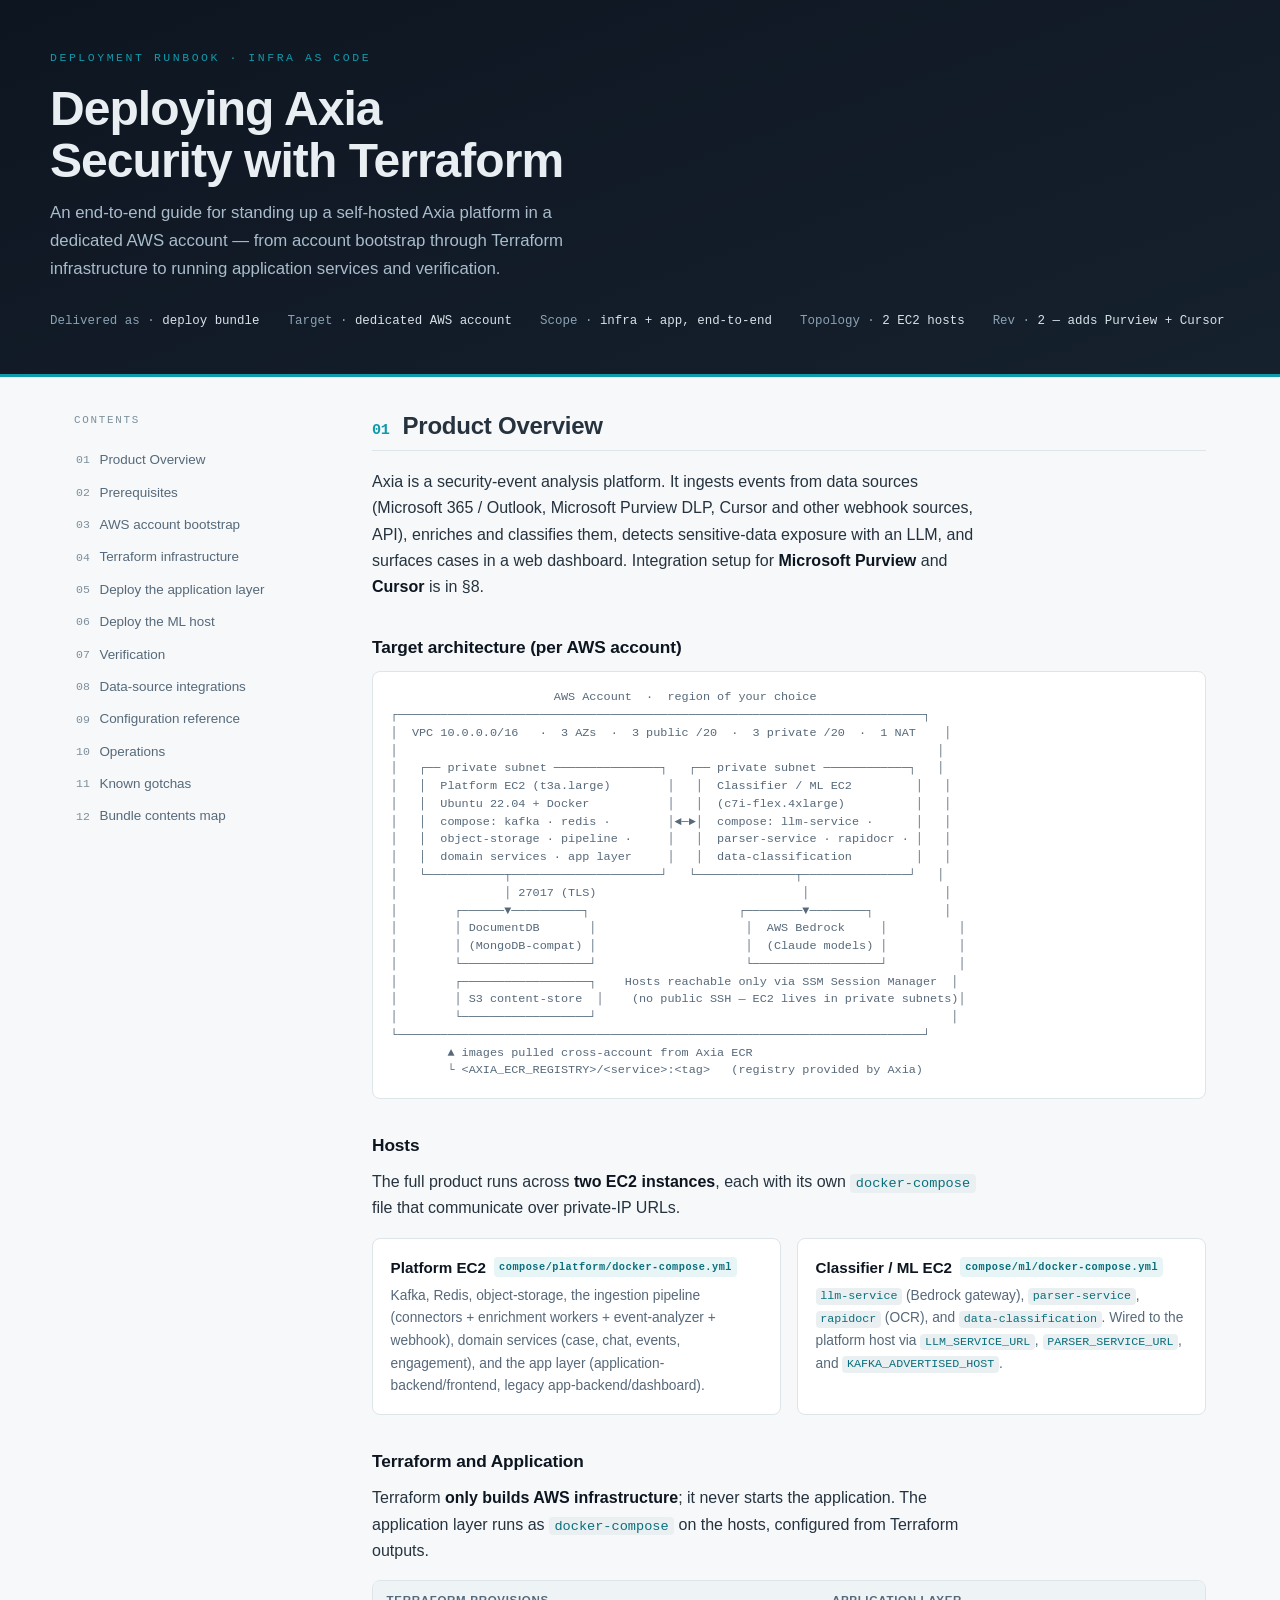
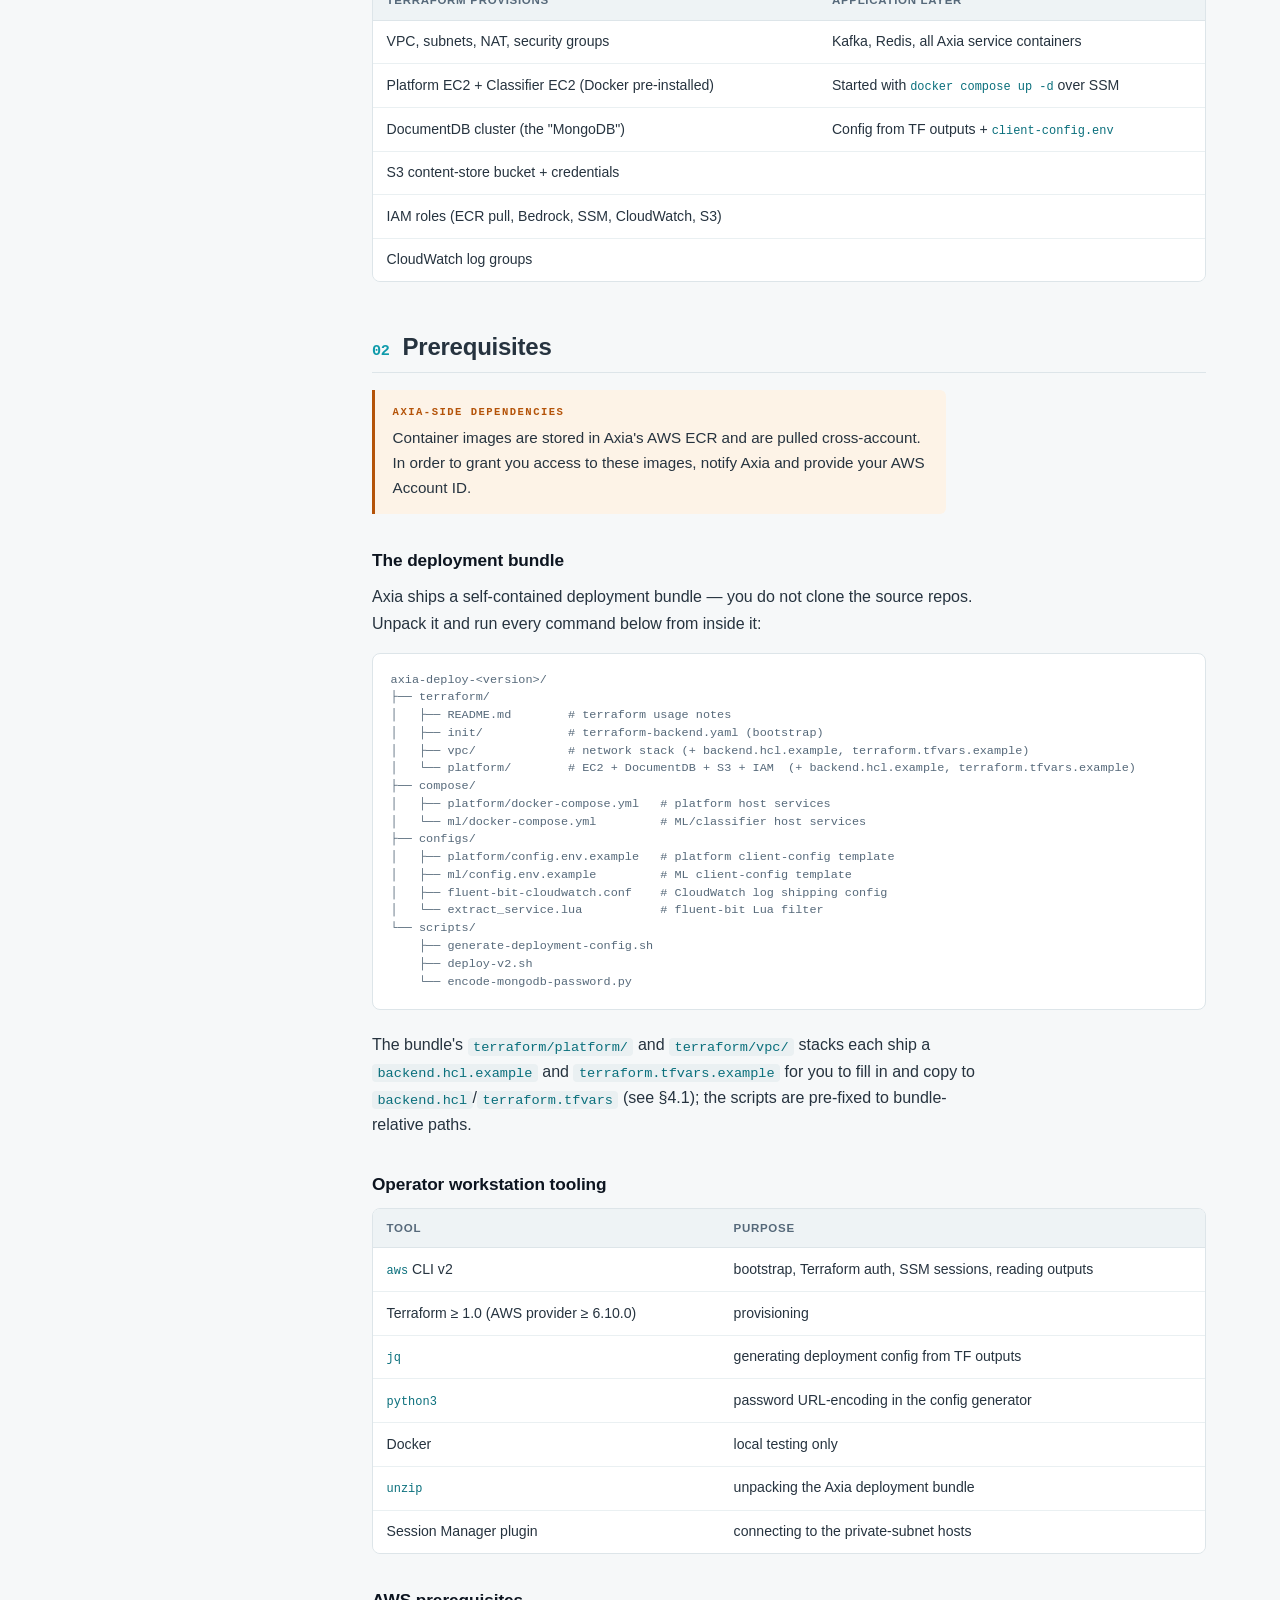
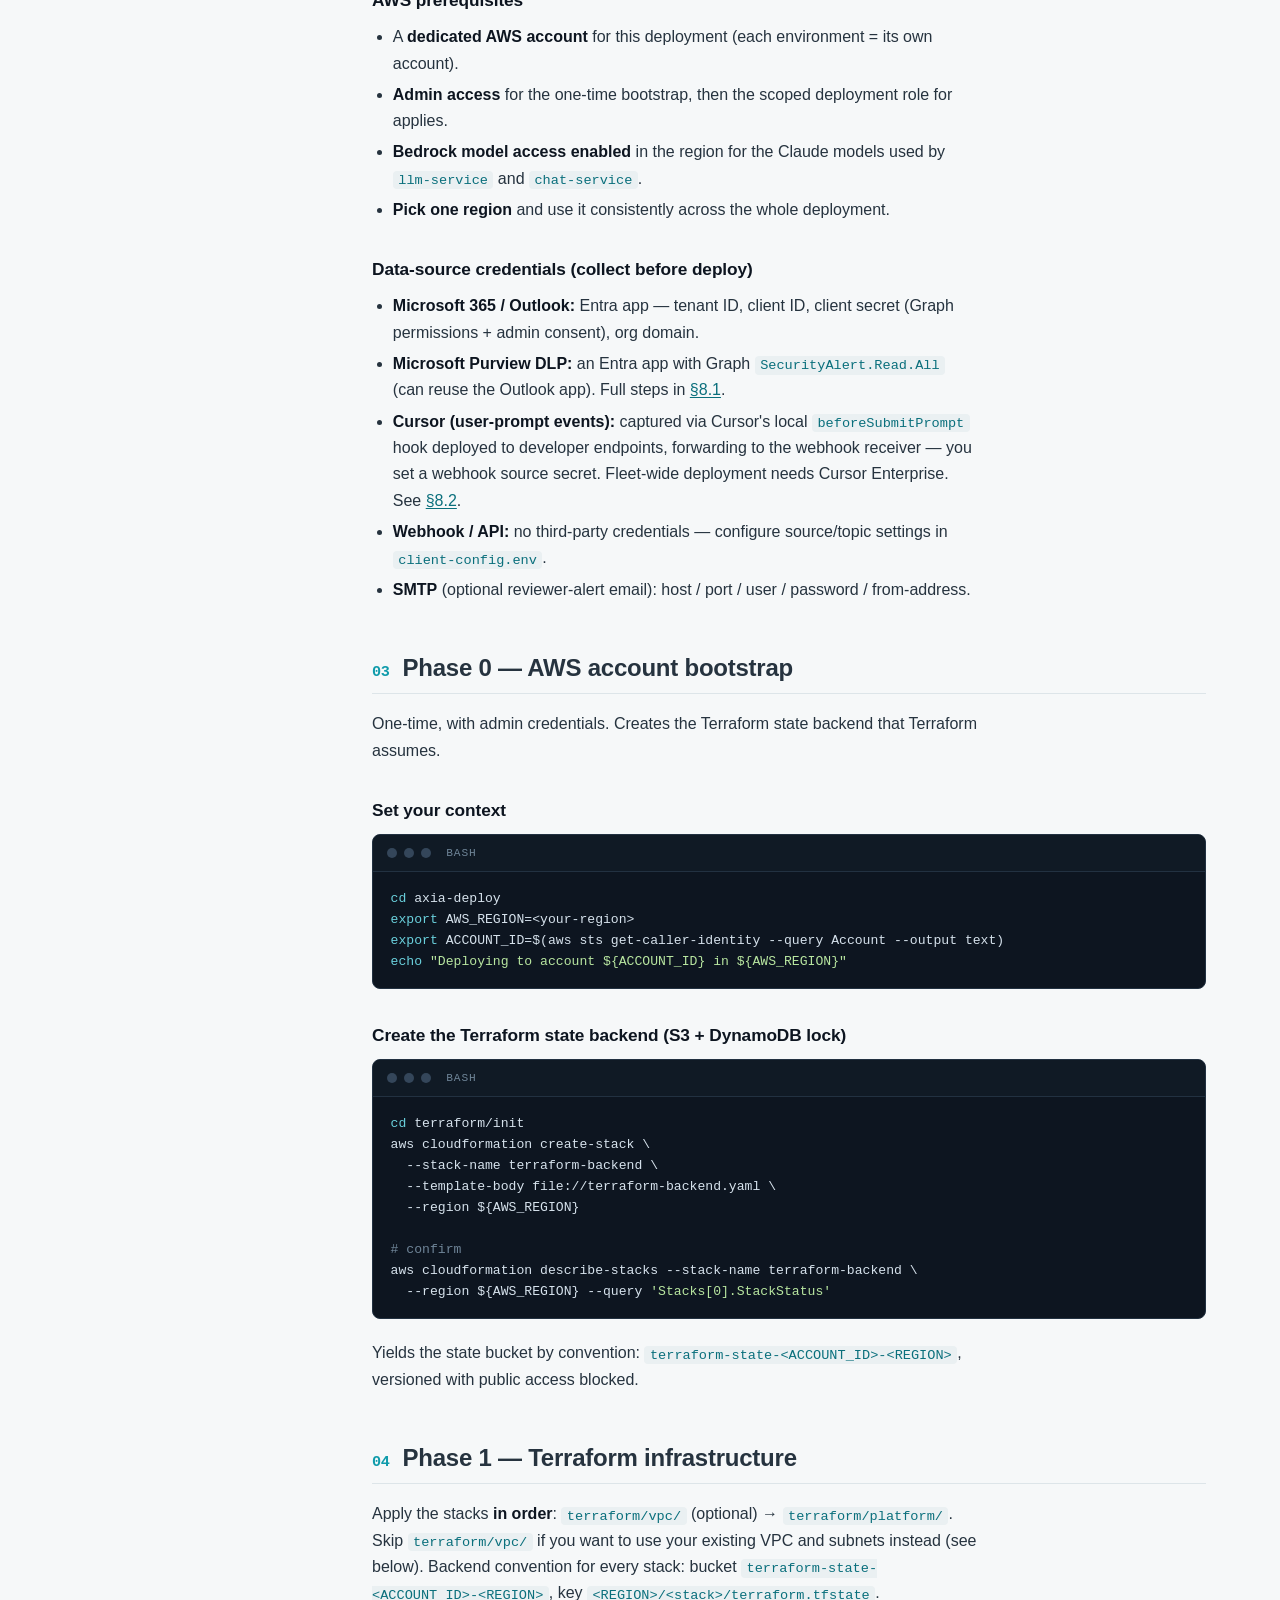
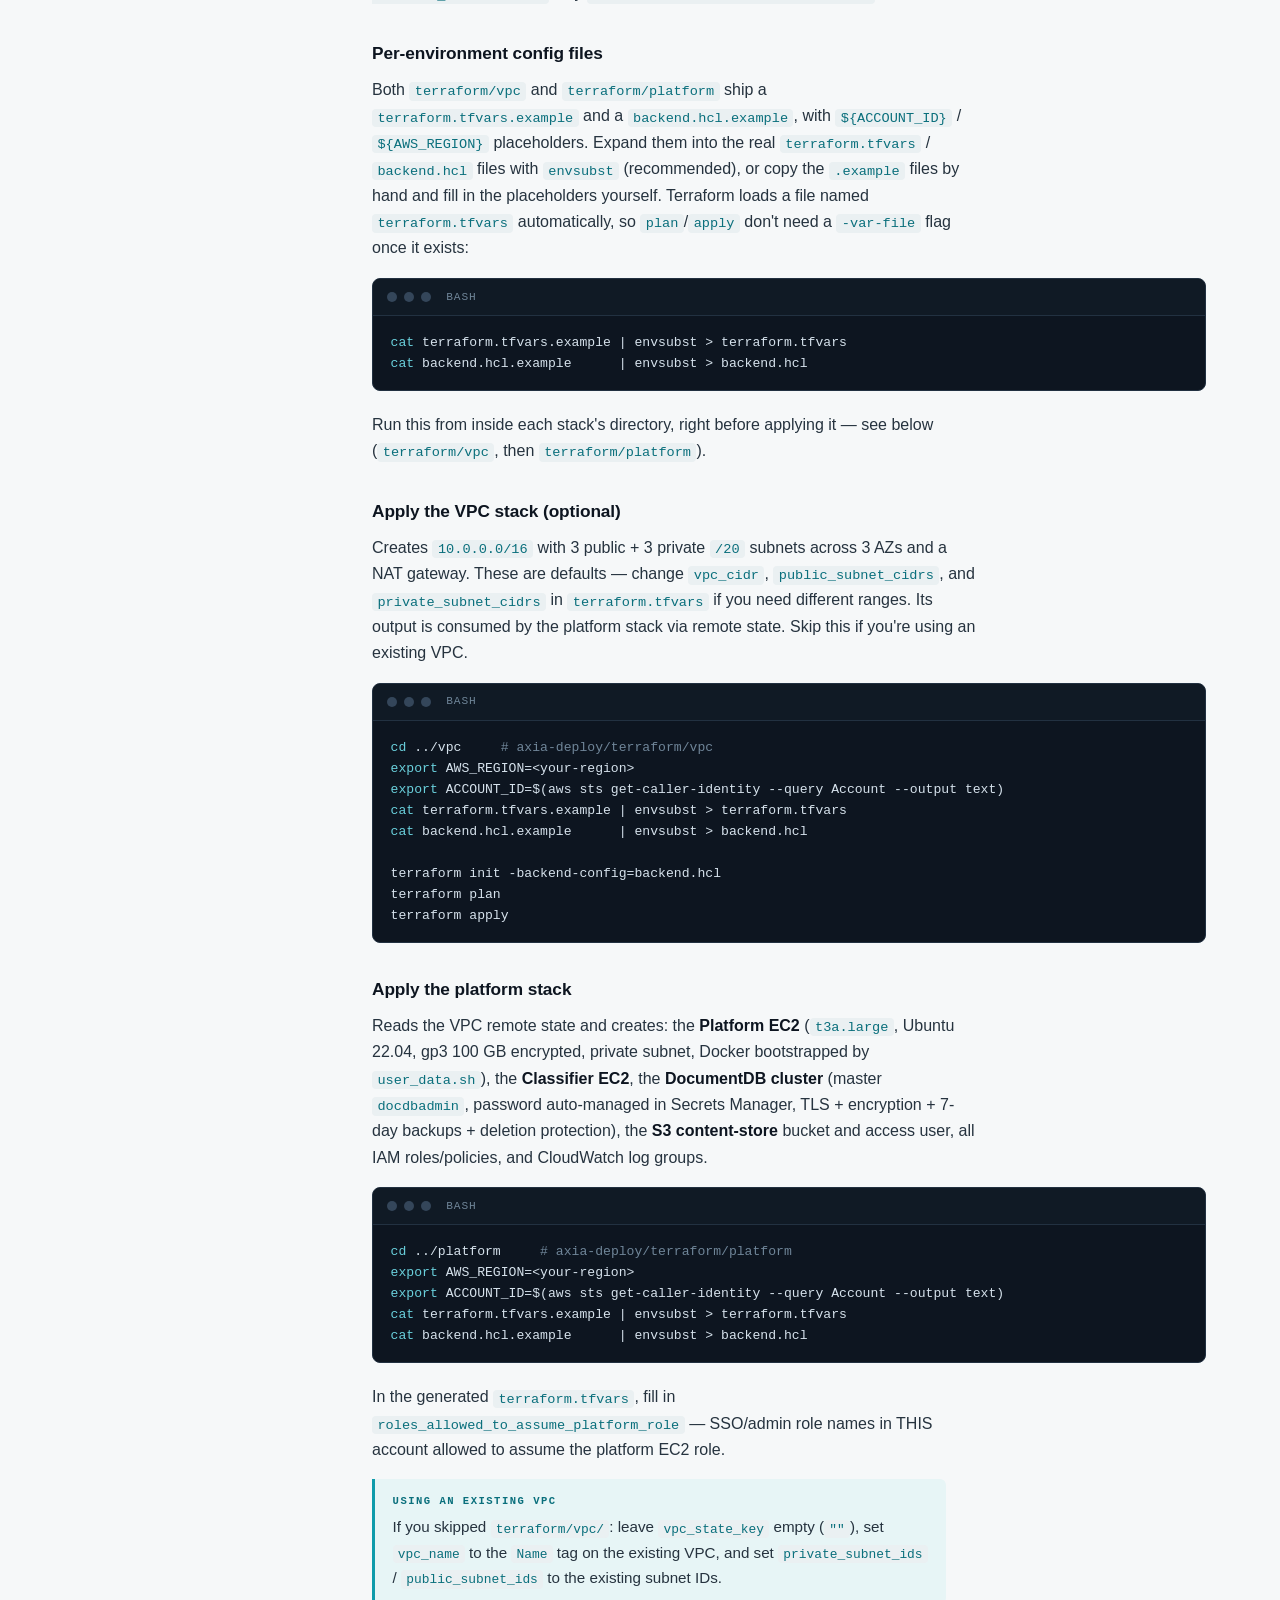
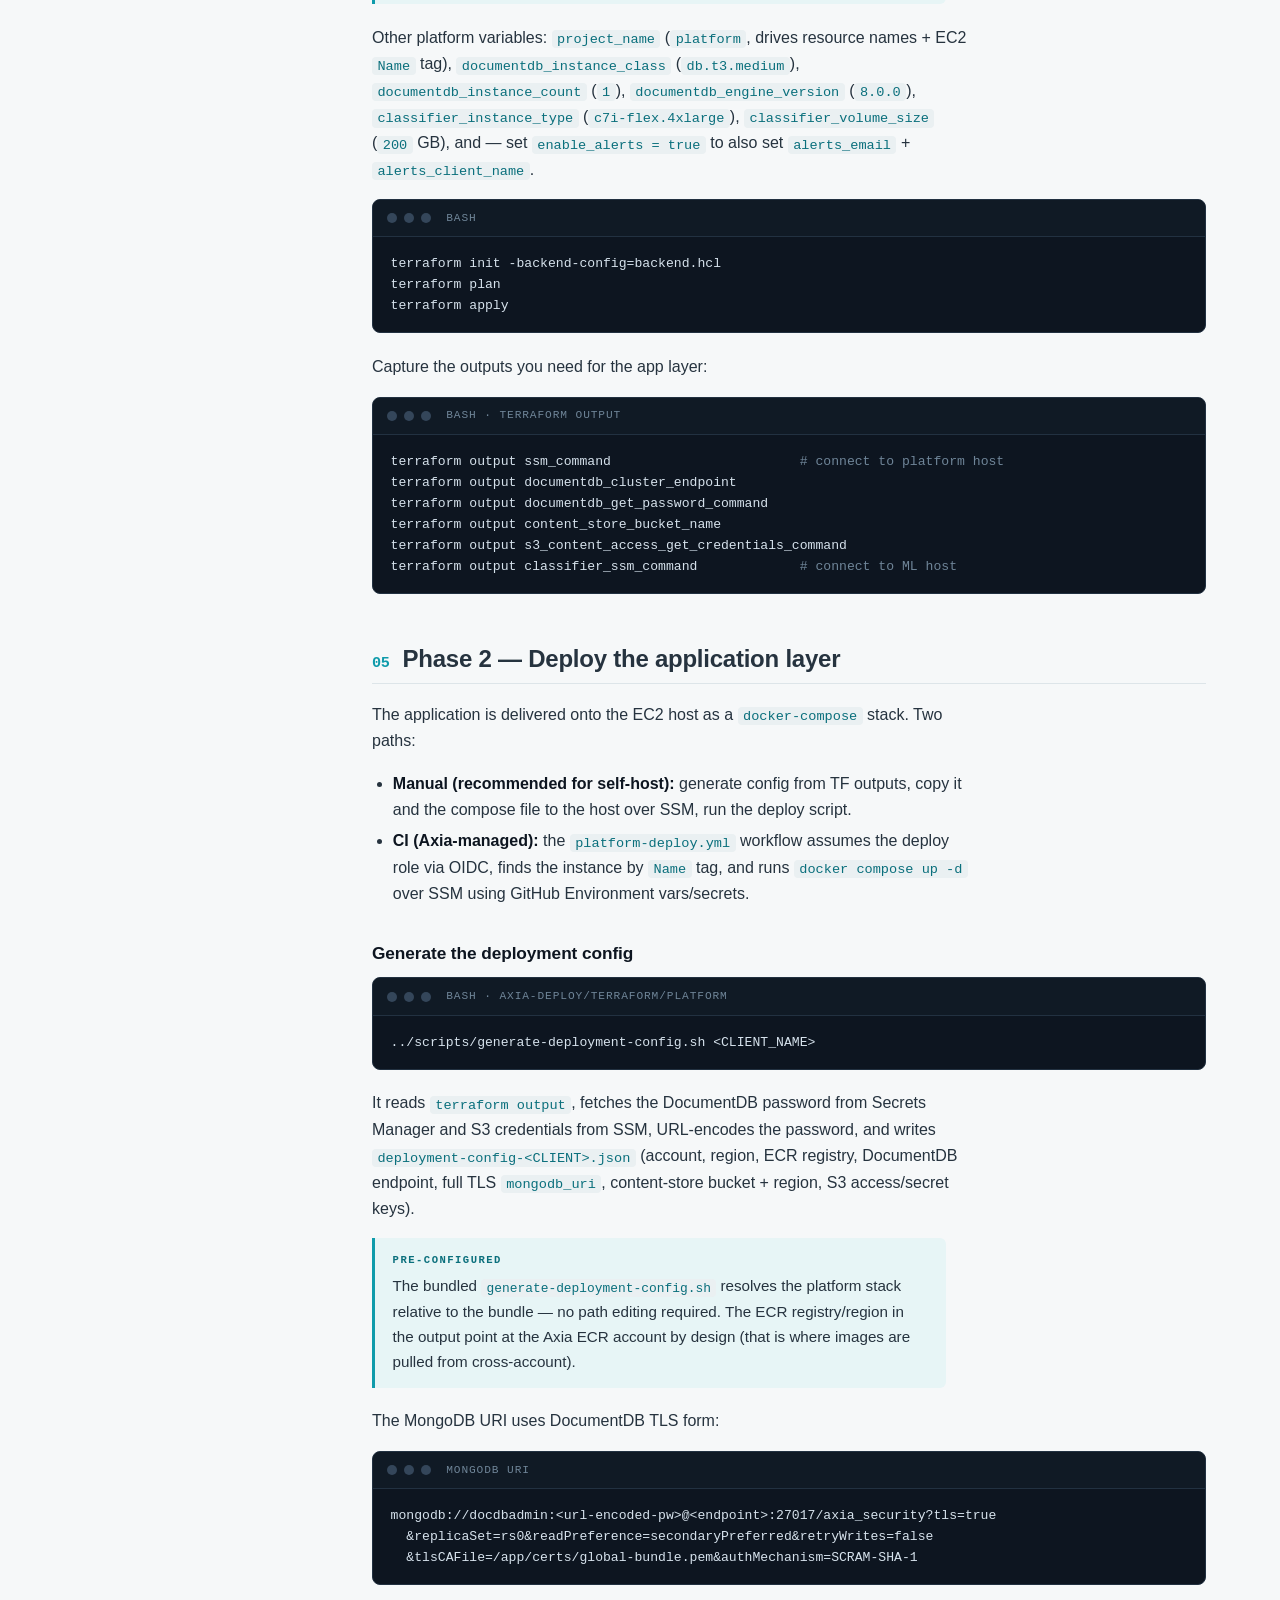
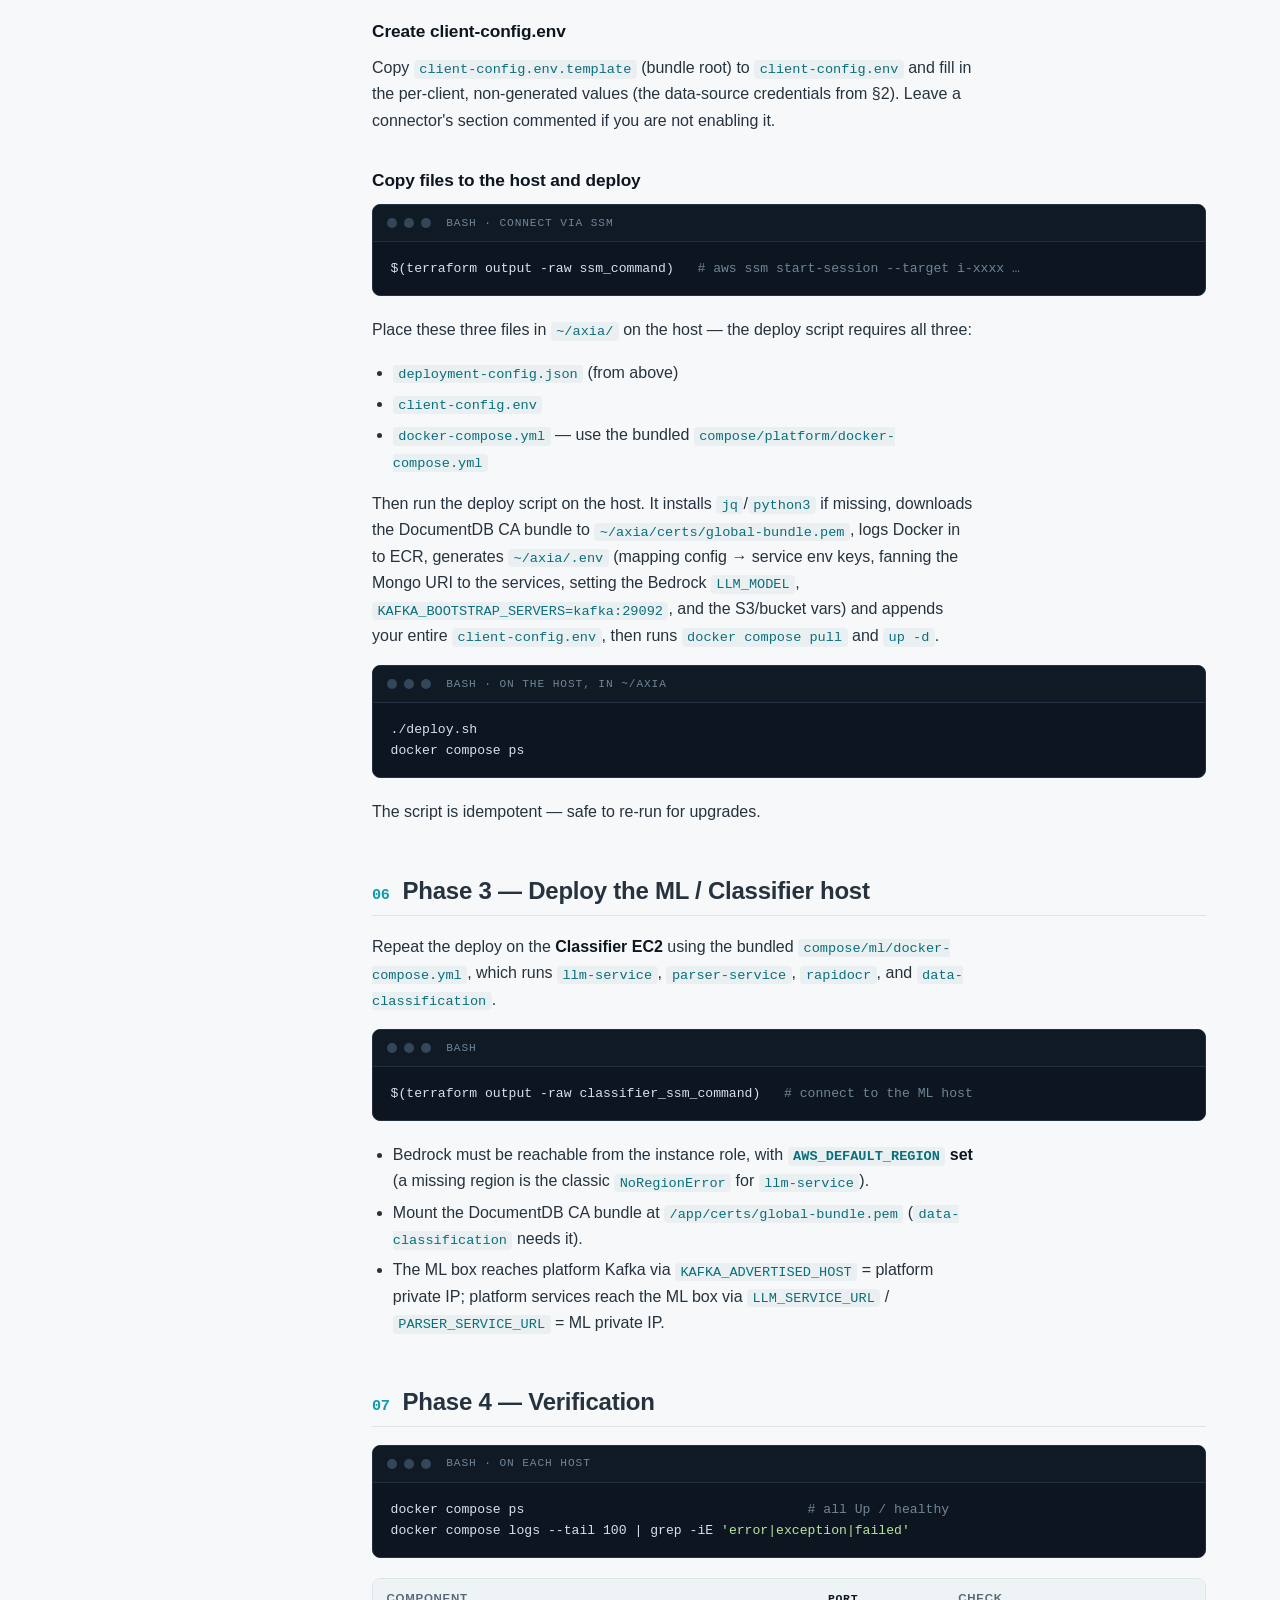
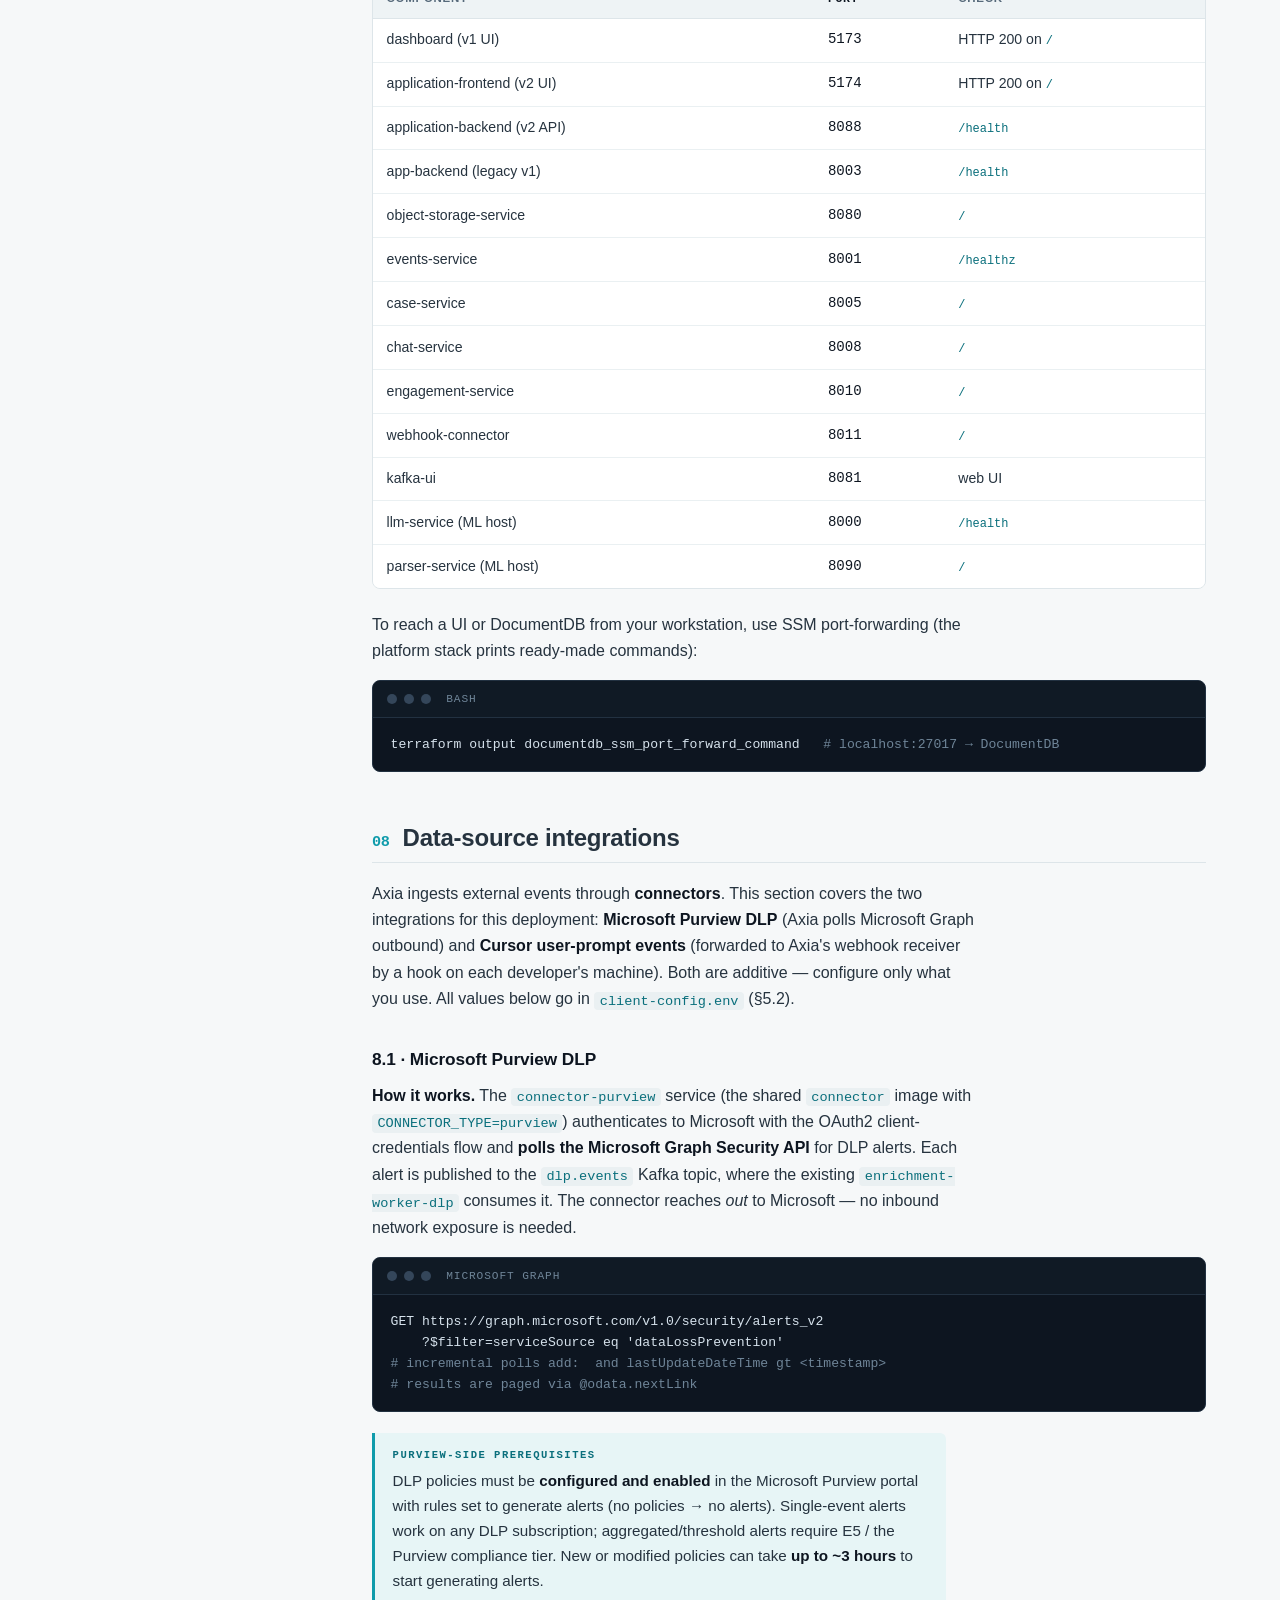
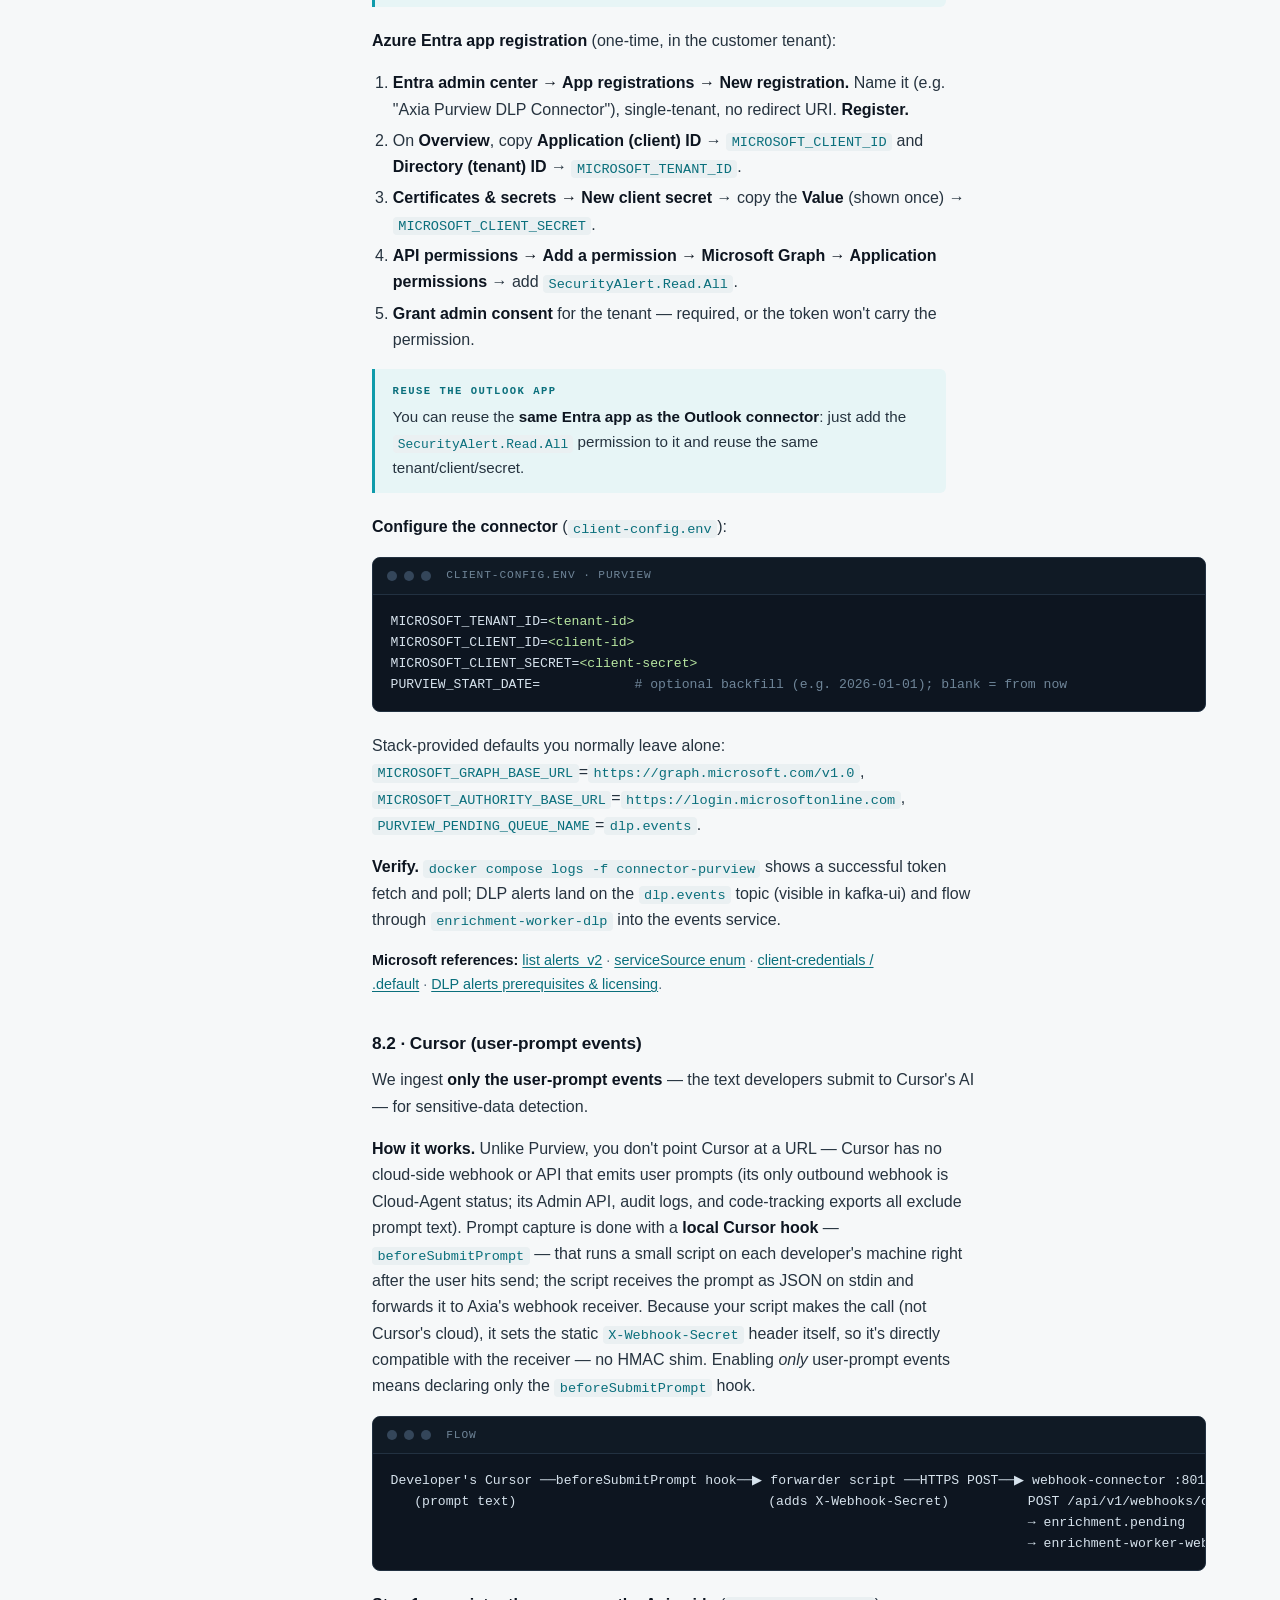
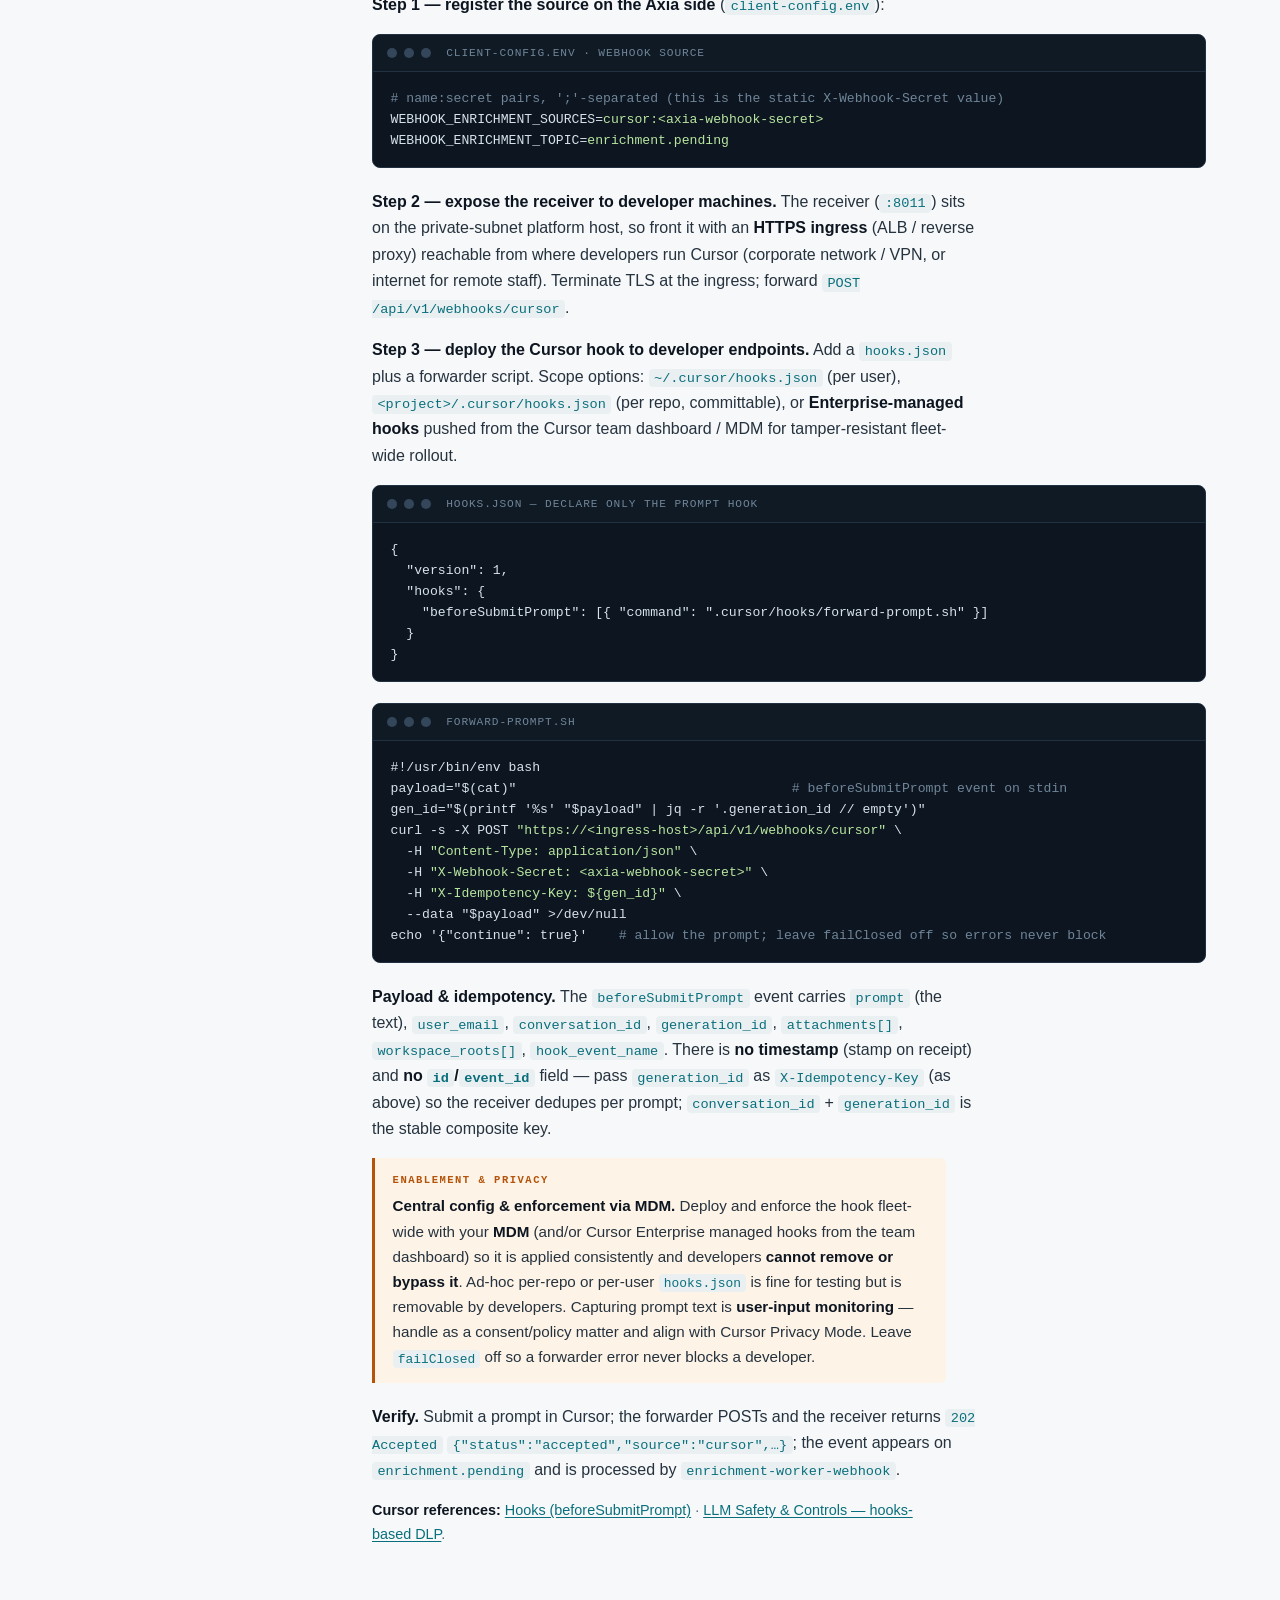
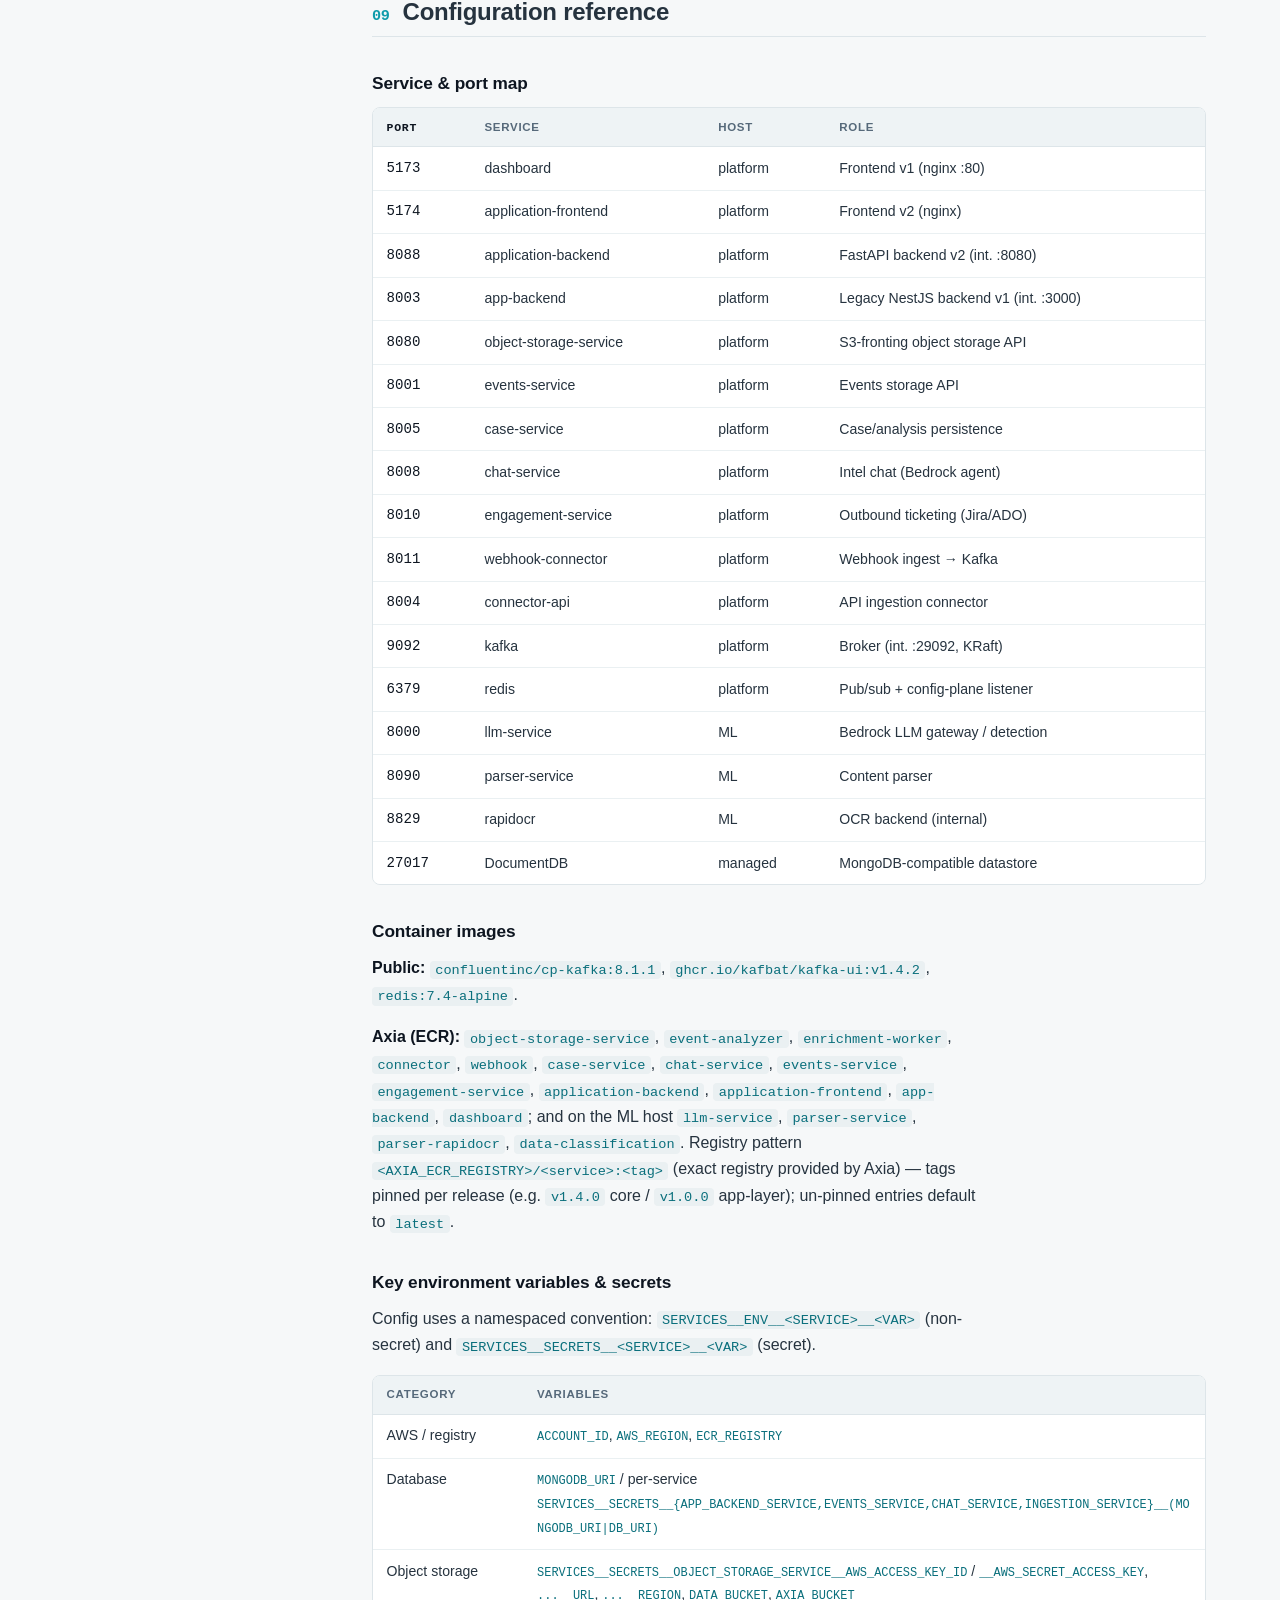
==== commit 34577553: "Refactor sections 1-4 of the installation guide Rewrites Product Overview, Prerequisites, Phase 0 bo" ====
--- a/installation-guide/index.html
+++ b/installation-guide/index.html
@@ -303,11 +303,10 @@
     <nav class="toc" aria-label="Contents">
       <p class="toc-title">Contents</p>
       <ol>
-        <li><a href="#overview">What you are deploying</a></li>
+        <li><a href="#overview">Product Overview</a></li>
         <li><a href="#prereqs">Prerequisites</a></li>
         <li><a href="#bootstrap">AWS account bootstrap</a></li>
         <li><a href="#infra">Terraform infrastructure</a></li>
-        <li><a href="#ecr">Cross-account ECR access</a></li>
         <li><a href="#app">Deploy the application layer</a></li>
         <li><a href="#ml">Deploy the ML host</a></li>
         <li><a href="#verify">Verification</a></li>
@@ -322,8 +321,8 @@
     <main>
       <!-- 1 -->
       <section id="overview">
-        <h2><span class="num">01</span> What you are deploying</h2>
-        <p>Axia is a security-event analysis platform. It ingests events from data sources (Microsoft&nbsp;365 / Outlook, Microsoft Purview DLP, Cursor and other webhook sources, API), enriches and classifies them, detects sensitive-data exposure with an LLM, and surfaces cases in a web dashboard. Integration setup for <strong>Microsoft Purview</strong> and <strong>Cursor</strong> is in §9.</p>
+        <h2><span class="num">01</span> Product Overview</h2>
+        <p>Axia is a security-event analysis platform. It ingests events from data sources (Microsoft&nbsp;365 / Outlook, Microsoft Purview DLP, Cursor and other webhook sources, API), enriches and classifies them, detects sensitive-data exposure with an LLM, and surfaces cases in a web dashboard. Integration setup for <strong>Microsoft Purview</strong> and <strong>Cursor</strong> is in §8.</p>
 
         <h3>Target architecture (per AWS account)</h3>
         <pre class="ascii">                       AWS Account  ·  region of your choice
@@ -349,7 +348,7 @@
         ▲ images pulled cross-account from Axia ECR
         └ &lt;AXIA_ECR_REGISTRY&gt;/&lt;service&gt;:&lt;tag&gt;   (registry provided by Axia)</pre>
 
-        <h3>Two hosts</h3>
+        <h3>Hosts</h3>
         <p>The full product runs across <strong>two EC2 instances</strong>, each with its own <code>docker-compose</code> file that communicate over private-IP URLs.</p>
         <div class="host-grid">
           <div class="host-card">
@@ -362,7 +361,7 @@
           </div>
         </div>
 
-        <h3>Terraform vs. the running app</h3>
+        <h3>Terraform and Application</h3>
         <p>Terraform <strong>only builds AWS infrastructure</strong>; it never starts the application. The application layer runs as <code>docker-compose</code> on the hosts, configured from Terraform outputs.</p>
         <div class="table-scroll">
           <table>
@@ -383,19 +382,32 @@
       <section id="prereqs">
         <h2><span class="num">02</span> Prerequisites</h2>
 
+        <div class="note warn">
+          <span class="tag">Axia-side dependencies</span>
+          <p>Container images are stored in Axia's AWS ECR and are pulled cross-account. In order to grant you access to these images, notify Axia and provide your AWS Account ID.</p>
+        </div>
+
         <h3>The deployment bundle</h3>
         <p>Axia ships a self-contained deployment bundle — you do not clone the source repos. Unpack it and run every command below from inside it:</p>
         <pre class="ascii">axia-deploy-&lt;version&gt;/
 ├── terraform/
-│   ├── init/            # terraform-backend.yaml, github-actions-role.yaml (bootstrap)
-│   ├── vpc/             # network stack
-│   ├── platform/        # EC2 + DocumentDB + S3 + IAM  (+ example.backend.hcl, example.tfvars)
-│   └── scripts/         # generate-deployment-config.sh, deploy.sh, ECR-cross-account-trust.sh
+│   ├── README.md        # terraform usage notes
+│   ├── init/            # terraform-backend.yaml (bootstrap)
+│   ├── vpc/             # network stack (+ backend.hcl.example, terraform.tfvars.example)
+│   └── platform/        # EC2 + DocumentDB + S3 + IAM  (+ backend.hcl.example, terraform.tfvars.example)
 ├── compose/
 │   ├── platform/docker-compose.yml   # platform host services
 │   └── ml/docker-compose.yml         # ML/classifier host services
-└── client-config.env.template</pre>
-        <div class="note"><span class="tag">Not in the bundle · Axia-internal</span><p>The <code>apps-ci/</code> and <code>tenants/</code> Terraform stacks (they run only in Axia's ECR-hosting account), Axia's own per-environment <code>*.tfvars</code>/<code>*.backend.hcl</code> and account IDs, the GitHub Actions CI workflows, and repo history. The bundle's <code>platform/</code> stack ships an <code>example.backend.hcl</code> and <code>example.tfvars</code> to copy; the scripts are pre-fixed to bundle-relative paths.</p></div>
+├── configs/
+│   ├── platform/config.env.example   # platform client-config template
+│   ├── ml/config.env.example         # ML client-config template
+│   ├── fluent-bit-cloudwatch.conf    # CloudWatch log shipping config
+│   └── extract_service.lua           # fluent-bit Lua filter
+└── scripts/
+    ├── generate-deployment-config.sh
+    ├── deploy-v2.sh
+    └── encode-mongodb-password.py</pre>
+        <p>The bundle's <code>terraform/platform/</code> and <code>terraform/vpc/</code> stacks each ship a <code>backend.hcl.example</code> and <code>terraform.tfvars.example</code> for you to fill in and copy to <code>backend.hcl</code>/<code>terraform.tfvars</code> (see §4.1); the scripts are pre-fixed to bundle-relative paths.</p>
 
         <h3>Operator workstation tooling</h3>
         <div class="table-scroll">
@@ -421,16 +433,11 @@
           <li><strong>Pick one region</strong> and use it consistently across the whole deployment.</li>
         </ul>
 
-        <div class="note warn">
-          <span class="tag">Axia-side dependencies</span>
-          <p>Container images live in <strong>Axia's ECR</strong> and are pulled cross-account. A self-hosted deployment therefore requires Axia to (1) grant cross-account ECR pull for your account, (2) provide the bootstrap IAM policy JSONs (<code>trust.json</code> and the role permission docs — distributed by Axia, not in the repo), and optionally (3) publish tagged image releases.</p>
-        </div>
-
         <h3>Data-source credentials (collect before deploy)</h3>
         <ul>
           <li><strong>Microsoft&nbsp;365 / Outlook:</strong> Entra app — tenant ID, client ID, client secret (Graph permissions + admin consent), org domain.</li>
-          <li><strong>Microsoft Purview DLP:</strong> an Entra app with Graph <code>SecurityAlert.Read.All</code> (can reuse the Outlook app). Full steps in <a href="#integrations">§9.1</a>.</li>
-          <li><strong>Cursor (user-prompt events):</strong> captured via Cursor's local <code>beforeSubmitPrompt</code> hook deployed to developer endpoints, forwarding to the webhook receiver — you set a webhook source secret. Fleet-wide deployment needs Cursor Enterprise. See <a href="#integrations">§9.2</a>.</li>
+          <li><strong>Microsoft Purview DLP:</strong> an Entra app with Graph <code>SecurityAlert.Read.All</code> (can reuse the Outlook app). Full steps in <a href="#integrations">§8.1</a>.</li>
+          <li><strong>Cursor (user-prompt events):</strong> captured via Cursor's local <code>beforeSubmitPrompt</code> hook deployed to developer endpoints, forwarding to the webhook receiver — you set a webhook source secret. Fleet-wide deployment needs Cursor Enterprise. See <a href="#integrations">§8.2</a>.</li>
           <li><strong>Webhook / API:</strong> no third-party credentials — configure source/topic settings in <code>client-config.env</code>.</li>
           <li><strong>SMTP</strong> (optional reviewer-alert email): host / port / user / password / from-address.</li>
         </ul>
@@ -439,78 +446,63 @@
       <!-- 3 -->
       <section id="bootstrap">
         <h2><span class="num">03</span> Phase 0 — AWS account bootstrap</h2>
-        <p>One-time, with admin credentials. Creates the Terraform state backend and the IAM identities Terraform assumes.</p>
-        <div class="note">
-          <span class="tag">Which bootstrap path</span>
-          <p>Two variants exist. <strong>Use the CloudFormation path below</strong> — it also creates the GitHub OIDC provider that the <code>platform</code> IAM stack depends on. (The CLI-only variant in <code>CLIENT-AWS-SETUP.md</code> creates just the S3 bucket and expects Axia-supplied role JSONs.)</p>
-        </div>
+        <p>One-time, with admin credentials. Creates the Terraform state backend that Terraform assumes.</p>
 
         <h3>Set your context</h3>
-        <div class="code"><div class="bar"><span class="dot"></span><span class="dot"></span><span class="dot"></span><span class="label">bash</span></div><pre><span class="k">export</span> AWS_REGION=&lt;your-region&gt;
+        <div class="code"><div class="bar"><span class="dot"></span><span class="dot"></span><span class="dot"></span><span class="label">bash</span></div><pre><span class="k">cd</span> axia-deploy
+<span class="k">export</span> AWS_REGION=&lt;your-region&gt;
 <span class="k">export</span> ACCOUNT_ID=$(aws sts get-caller-identity --query Account --output text)
 <span class="k">echo</span> <span class="v">"Deploying to account ${ACCOUNT_ID} in ${AWS_REGION}"</span></pre></div>
 
         <h3>Create the Terraform state backend (S3 + DynamoDB lock)</h3>
-        <div class="code"><div class="bar"><span class="dot"></span><span class="dot"></span><span class="dot"></span><span class="label">bash · axia-deploy/terraform</span></div><pre>aws cloudformation create-stack \
+        <div class="code"><div class="bar"><span class="dot"></span><span class="dot"></span><span class="dot"></span><span class="label">bash</span></div><pre><span class="k">cd</span> terraform/init
+aws cloudformation create-stack \
   --stack-name terraform-backend \
-  --template-body file://init/terraform-backend.yaml \
+  --template-body file://terraform-backend.yaml \
   --region ${AWS_REGION}
 
 <span class="c"># confirm</span>
 aws cloudformation describe-stacks --stack-name terraform-backend \
   --region ${AWS_REGION} --query <span class="v">'Stacks[0].StackStatus'</span></pre></div>
         <p>Yields the state bucket by convention: <code>terraform-state-&lt;ACCOUNT_ID&gt;-&lt;REGION&gt;</code>, versioned with public access blocked.</p>
-
-        <h3>Create the GitHub OIDC provider + deploy role</h3>
-        <div class="code"><div class="bar"><span class="dot"></span><span class="dot"></span><span class="dot"></span><span class="label">bash</span></div><pre>aws cloudformation create-stack \
-  --stack-name terraform-iac-github-actions-role \
-  --template-body file://init/github-actions-role.yaml \
-  --region ${AWS_REGION} \
-  --parameters \
-    ParameterKey=GitHubOwner,ParameterValue=Axia-Security \
-    ParameterKey=GitHubRepo,ParameterValue=infra \
-    ParameterKey=Region,ParameterValue=${AWS_REGION} \
-  --capabilities CAPABILITY_NAMED_IAM
-
-<span class="c"># get the deploy role ARN</span>
-aws cloudformation describe-stacks --stack-name terraform-iac-github-actions-role \
-  --region ${AWS_REGION} \
-  --query <span class="v">'Stacks[0].Outputs[?OutputKey==`RoleArn`].OutputValue'</span> --output text</pre></div>
-        <div class="note warn"><span class="tag">Ordering</span><p>The OIDC provider (<code>token.actions.githubusercontent.com</code>) <strong>must exist before</strong> the <code>platform</code> and <code>apps-ci</code> stacks apply — their IAM roles reference it.</p></div>
       </section>
 
       <!-- 4 -->
       <section id="infra">
         <h2><span class="num">04</span> Phase 1 — Terraform infrastructure</h2>
-        <p>Apply the two bundled stacks <strong>in order</strong>: <code>vpc/</code> → <code>platform/</code>. Backend convention for every stack: bucket <code>terraform-state-&lt;ACCOUNT_ID&gt;-&lt;REGION&gt;</code>, key <code>&lt;stack&gt;/terraform.tfstate</code>.</p>
+        <p>Apply the stacks <strong>in order</strong>: <code>terraform/vpc/</code> (optional) → <code>terraform/platform/</code>. Skip <code>terraform/vpc/</code> if you want to use your existing VPC and subnets instead (see below). Backend convention for every stack: bucket <code>terraform-state-&lt;ACCOUNT_ID&gt;-&lt;REGION&gt;</code>, key <code>&lt;REGION&gt;/&lt;stack&gt;/terraform.tfstate</code>.</p>
 
         <h3>Per-environment config files</h3>
-        <p>Create a backend file per stack (copy the bundled <code>terraform/platform/example.backend.hcl</code>):</p>
-        <div class="code"><div class="bar"><span class="dot"></span><span class="dot"></span><span class="dot"></span><span class="label">hcl · &lt;env&gt;.backend.hcl</span></div><pre>bucket = <span class="v">"terraform-state-&lt;ACCOUNT_ID&gt;-&lt;REGION&gt;"</span>
-key    = <span class="v">"platform/terraform.tfstate"</span>
-region = <span class="v">"&lt;REGION&gt;"</span></pre></div>
-        <p>And a <code>&lt;env&gt;.tfvars</code> (copy from the bundled <code>example.tfvars</code>):</p>
-        <div class="code"><div class="bar"><span class="dot"></span><span class="dot"></span><span class="dot"></span><span class="label">hcl · &lt;env&gt;.tfvars</span></div><pre>enable_alerts = <span class="v">false</span>   <span class="c"># true to enable CloudTrail/SNS/CloudWatch alarms</span>
-
-roles_allowed_to_assume_platform_role = [
-  <span class="c"># SSO/admin role names in THIS account allowed to assume the platform EC2 role</span>
-]</pre></div>
-        <p>Other platform variables: <code>region</code> (set to your chosen region), <code>project_name</code> (<code>platform</code>, drives resource names + EC2 <code>Name</code> tag), <code>documentdb_instance_class</code> (<code>db.t3.medium</code>), <code>documentdb_instance_count</code> (<code>1</code>), <code>documentdb_engine_version</code> (<code>8.0.0</code>), <code>classifier_instance_type</code> (<code>c7i-flex.4xlarge</code>), <code>classifier_volume_size</code> (<code>200</code>&nbsp;GB), and — when <code>enable_alerts = true</code> — <code>alerts_email</code> + <code>alerts_client_name</code>.</p>
-
-        <h3>Apply the VPC stack</h3>
-        <div class="code"><div class="bar"><span class="dot"></span><span class="dot"></span><span class="dot"></span><span class="label">bash · axia-deploy/terraform/vpc</span></div><pre>terraform init -reconfigure \
-  -backend-config=<span class="v">"bucket=terraform-state-${ACCOUNT_ID}-${AWS_REGION}"</span> \
-  -backend-config=<span class="v">"key=vpc/terraform.tfstate"</span> \
-  -backend-config=<span class="v">"region=${AWS_REGION}"</span>
-terraform plan  -var=<span class="v">"region=${AWS_REGION}"</span>
-terraform apply -var=<span class="v">"region=${AWS_REGION}"</span></pre></div>
-        <p>Creates <code>10.0.0.0/16</code> with 3 public + 3 private <code>/20</code> subnets across 3 AZs and a NAT gateway. Its output is consumed by the platform stack via remote state.</p>
+        <p>Both <code>terraform/vpc</code> and <code>terraform/platform</code> ship a <code>terraform.tfvars.example</code> and a <code>backend.hcl.example</code>, with <code>${ACCOUNT_ID}</code> / <code>${AWS_REGION}</code> placeholders. Expand them into the real <code>terraform.tfvars</code> / <code>backend.hcl</code> files with <code>envsubst</code> (recommended), or copy the <code>.example</code> files by hand and fill in the placeholders yourself. Terraform loads a file named <code>terraform.tfvars</code> automatically, so <code>plan</code>/<code>apply</code> don't need a <code>-var-file</code> flag once it exists:</p>
+        <div class="code"><div class="bar"><span class="dot"></span><span class="dot"></span><span class="dot"></span><span class="label">bash</span></div><pre><span class="k">cat</span> terraform.tfvars.example | envsubst &gt; terraform.tfvars
+<span class="k">cat</span> backend.hcl.example      | envsubst &gt; backend.hcl</pre></div>
+        <p>Run this from inside each stack's directory, right before applying it — see below (<code>terraform/vpc</code>, then <code>terraform/platform</code>).</p>
+
+        <h3>Apply the VPC stack (optional)</h3>
+        <p>Creates <code>10.0.0.0/16</code> with 3 public + 3 private <code>/20</code> subnets across 3 AZs and a NAT gateway. These are defaults — change <code>vpc_cidr</code>, <code>public_subnet_cidrs</code>, and <code>private_subnet_cidrs</code> in <code>terraform.tfvars</code> if you need different ranges. Its output is consumed by the platform stack via remote state. Skip this if you're using an existing VPC.</p>
+        <div class="code"><div class="bar"><span class="dot"></span><span class="dot"></span><span class="dot"></span><span class="label">bash</span></div><pre><span class="k">cd</span> ../vpc     <span class="c"># axia-deploy/terraform/vpc</span>
+<span class="k">export</span> AWS_REGION=&lt;your-region&gt;
+<span class="k">export</span> ACCOUNT_ID=$(aws sts get-caller-identity --query Account --output text)
+<span class="k">cat</span> terraform.tfvars.example | envsubst &gt; terraform.tfvars
+<span class="k">cat</span> backend.hcl.example      | envsubst &gt; backend.hcl
+
+terraform init -backend-config=backend.hcl
+terraform plan
+terraform apply</pre></div>
 
         <h3>Apply the platform stack</h3>
-        <div class="code"><div class="bar"><span class="dot"></span><span class="dot"></span><span class="dot"></span><span class="label">bash · axia-deploy/terraform/platform</span></div><pre>terraform init -reconfigure -backend-config=&lt;env&gt;.backend.hcl
-terraform plan  -var-file=&lt;env&gt;.tfvars
-terraform apply -var-file=&lt;env&gt;.tfvars</pre></div>
         <p>Reads the VPC remote state and creates: the <strong>Platform EC2</strong> (<code>t3a.large</code>, Ubuntu 22.04, gp3 100&nbsp;GB encrypted, private subnet, Docker bootstrapped by <code>user_data.sh</code>), the <strong>Classifier EC2</strong>, the <strong>DocumentDB cluster</strong> (master <code>docdbadmin</code>, password auto-managed in Secrets Manager, TLS + encryption + 7-day backups + deletion protection), the <strong>S3 content-store</strong> bucket and access user, all IAM roles/policies, and CloudWatch log groups.</p>
+        <div class="code"><div class="bar"><span class="dot"></span><span class="dot"></span><span class="dot"></span><span class="label">bash</span></div><pre><span class="k">cd</span> ../platform     <span class="c"># axia-deploy/terraform/platform</span>
+<span class="k">export</span> AWS_REGION=&lt;your-region&gt;
+<span class="k">export</span> ACCOUNT_ID=$(aws sts get-caller-identity --query Account --output text)
+<span class="k">cat</span> terraform.tfvars.example | envsubst &gt; terraform.tfvars
+<span class="k">cat</span> backend.hcl.example      | envsubst &gt; backend.hcl</pre></div>
+        <p>In the generated <code>terraform.tfvars</code>, fill in <code>roles_allowed_to_assume_platform_role</code> — SSO/admin role names in THIS account allowed to assume the platform EC2 role.</p>
+        <div class="note"><span class="tag">Using an existing VPC</span><p>If you skipped <code>terraform/vpc/</code>: leave <code>vpc_state_key</code> empty (<code>""</code>), set <code>vpc_name</code> to the <code>Name</code> tag on the existing VPC, and set <code>private_subnet_ids</code> / <code>public_subnet_ids</code> to the existing subnet IDs.</p></div>
+        <p>Other platform variables: <code>project_name</code> (<code>platform</code>, drives resource names + EC2 <code>Name</code> tag), <code>documentdb_instance_class</code> (<code>db.t3.medium</code>), <code>documentdb_instance_count</code> (<code>1</code>), <code>documentdb_engine_version</code> (<code>8.0.0</code>), <code>classifier_instance_type</code> (<code>c7i-flex.4xlarge</code>), <code>classifier_volume_size</code> (<code>200</code>&nbsp;GB), and — set <code>enable_alerts = true</code> to also set <code>alerts_email</code> + <code>alerts_client_name</code>.</p>
+        <div class="code"><div class="bar"><span class="dot"></span><span class="dot"></span><span class="dot"></span><span class="label">bash</span></div><pre>terraform init -backend-config=backend.hcl
+terraform plan
+terraform apply</pre></div>
         <p>Capture the outputs you need for the app layer:</p>
         <div class="code"><div class="bar"><span class="dot"></span><span class="dot"></span><span class="dot"></span><span class="label">bash · terraform output</span></div><pre>terraform output ssm_command                        <span class="c"># connect to platform host</span>
 terraform output documentdb_cluster_endpoint
@@ -518,21 +510,11 @@
 terraform output content_store_bucket_name
 terraform output s3_content_access_get_credentials_command
 terraform output classifier_ssm_command             <span class="c"># connect to ML host</span></pre></div>
-
-        <h3>Axia-side stacks (not in the bundle)</h3>
-        <p>Two further Terraform stacks — <code>apps-ci/</code> (ECR repositories + shared CI OIDC role) and <code>tenants/</code> (per-tenant read-only ECR-pull IAM users) — run <strong>only in Axia's ECR-hosting account</strong>. They are intentionally excluded from the deployment bundle; your account pulls images cross-account instead (§5). No action required from you.</p>
       </section>
 
       <!-- 5 -->
-      <section id="ecr">
-        <h2><span class="num">05</span> Phase 2 — Cross-account ECR access</h2>
-        <p>For a self-hosted account to pull images from Axia's ECR, Axia runs <code>ECR-cross-account-trust.sh</code> (Axia-side), which sets a repository policy on each service repo allowing your account root to <code>BatchCheckLayerAvailability</code>, <code>GetDownloadUrlForLayer</code>, and <code>BatchGetImage</code>.</p>
-        <div class="note"><span class="tag">Two halves</span><p>The platform EC2 IAM role already grants the pull <em>actions</em>; the cross-account <em>repository policy</em> is the missing half that Axia must add for your account ID. Without it, pulls are denied.</p></div>
-      </section>
-
-      <!-- 6 -->
       <section id="app">
-        <h2><span class="num">06</span> Phase 3 — Deploy the application layer</h2>
+        <h2><span class="num">05</span> Phase 2 — Deploy the application layer</h2>
         <p>The application is delivered onto the EC2 host as a <code>docker-compose</code> stack. Two paths:</p>
         <ul>
           <li><strong>Manual (recommended for self-host):</strong> generate config from TF outputs, copy it and the compose file to the host over SSM, run the deploy script.</li>
@@ -542,7 +524,7 @@
         <h3>Generate the deployment config</h3>
         <div class="code"><div class="bar"><span class="dot"></span><span class="dot"></span><span class="dot"></span><span class="label">bash · axia-deploy/terraform/platform</span></div><pre>../scripts/generate-deployment-config.sh &lt;CLIENT_NAME&gt;</pre></div>
         <p>It reads <code>terraform output</code>, fetches the DocumentDB password from Secrets Manager and S3 credentials from SSM, URL-encodes the password, and writes <code>deployment-config-&lt;CLIENT&gt;.json</code> (account, region, ECR registry, DocumentDB endpoint, full TLS <code>mongodb_uri</code>, content-store bucket + region, S3 access/secret keys).</p>
-        <div class="note"><span class="tag">Pre-configured</span><p>The bundled <code>generate-deployment-config.sh</code> resolves the platform stack relative to the bundle — no path editing required. The ECR registry/region in the output point at the Axia ECR account by design (that is where images are pulled from cross-account, §5).</p></div>
+        <div class="note"><span class="tag">Pre-configured</span><p>The bundled <code>generate-deployment-config.sh</code> resolves the platform stack relative to the bundle — no path editing required. The ECR registry/region in the output point at the Axia ECR account by design (that is where images are pulled from cross-account).</p></div>
         <p>The MongoDB URI uses DocumentDB TLS form:</p>
         <div class="code"><div class="bar"><span class="dot"></span><span class="dot"></span><span class="dot"></span><span class="label">mongodb uri</span></div><pre>mongodb://docdbadmin:&lt;url-encoded-pw&gt;@&lt;endpoint&gt;:27017/axia_security?tls=true
   &amp;replicaSet=rs0&amp;readPreference=secondaryPreferred&amp;retryWrites=false
@@ -565,9 +547,9 @@
         <p>The script is idempotent — safe to re-run for upgrades.</p>
       </section>
 
-      <!-- 7 -->
+      <!-- 6 -->
       <section id="ml">
-        <h2><span class="num">07</span> Phase 4 — Deploy the ML / Classifier host</h2>
+        <h2><span class="num">06</span> Phase 3 — Deploy the ML / Classifier host</h2>
         <p>Repeat the deploy on the <strong>Classifier EC2</strong> using the bundled <code>compose/ml/docker-compose.yml</code>, which runs <code>llm-service</code>, <code>parser-service</code>, <code>rapidocr</code>, and <code>data-classification</code>.</p>
         <div class="code"><div class="bar"><span class="dot"></span><span class="dot"></span><span class="dot"></span><span class="label">bash</span></div><pre>$(terraform output -raw classifier_ssm_command)   <span class="c"># connect to the ML host</span></pre></div>
         <ul>
@@ -577,9 +559,9 @@
         </ul>
       </section>
 
-      <!-- 8 -->
+      <!-- 7 -->
       <section id="verify">
-        <h2><span class="num">08</span> Phase 5 — Verification</h2>
+        <h2><span class="num">07</span> Phase 4 — Verification</h2>
         <div class="code"><div class="bar"><span class="dot"></span><span class="dot"></span><span class="dot"></span><span class="label">bash · on each host</span></div><pre>docker compose ps                                    <span class="c"># all Up / healthy</span>
 docker compose logs --tail 100 | grep -iE <span class="v">'error|exception|failed'</span></pre></div>
         <div class="table-scroll">
@@ -606,12 +588,12 @@
         <div class="code"><div class="bar"><span class="dot"></span><span class="dot"></span><span class="dot"></span><span class="label">bash</span></div><pre>terraform output documentdb_ssm_port_forward_command   <span class="c"># localhost:27017 → DocumentDB</span></pre></div>
       </section>
 
-      <!-- 9 -->
+      <!-- 8 -->
       <section id="integrations">
-        <h2><span class="num">09</span> Data-source integrations</h2>
-        <p>Axia ingests external events through <strong>connectors</strong>. This section covers the two integrations for this deployment: <strong>Microsoft Purview DLP</strong> (Axia polls Microsoft Graph outbound) and <strong>Cursor user-prompt events</strong> (forwarded to Axia's webhook receiver by a hook on each developer's machine). Both are additive — configure only what you use. All values below go in <code>client-config.env</code> (§6.2).</p>
-
-        <h3>9.1 · Microsoft Purview DLP</h3>
+        <h2><span class="num">08</span> Data-source integrations</h2>
+        <p>Axia ingests external events through <strong>connectors</strong>. This section covers the two integrations for this deployment: <strong>Microsoft Purview DLP</strong> (Axia polls Microsoft Graph outbound) and <strong>Cursor user-prompt events</strong> (forwarded to Axia's webhook receiver by a hook on each developer's machine). Both are additive — configure only what you use. All values below go in <code>client-config.env</code> (§5.2).</p>
+
+        <h3>8.1 · Microsoft Purview DLP</h3>
         <p><strong>How it works.</strong> The <code>connector-purview</code> service (the shared <code>connector</code> image with <code>CONNECTOR_TYPE=purview</code>) authenticates to Microsoft with the OAuth2 client-credentials flow and <strong>polls the Microsoft Graph Security API</strong> for DLP alerts. Each alert is published to the <code>dlp.events</code> Kafka topic, where the existing <code>enrichment-worker-dlp</code> consumes it. The connector reaches <em>out</em> to Microsoft — no inbound network exposure is needed.</p>
         <div class="code"><div class="bar"><span class="dot"></span><span class="dot"></span><span class="dot"></span><span class="label">microsoft graph</span></div><pre>GET https://graph.microsoft.com/v1.0/security/alerts_v2
     ?$filter=serviceSource eq 'dataLossPrevention'
@@ -636,7 +618,7 @@
         <p><strong>Verify.</strong> <code>docker compose logs -f connector-purview</code> shows a successful token fetch and poll; DLP alerts land on the <code>dlp.events</code> topic (visible in kafka-ui) and flow through <code>enrichment-worker-dlp</code> into the events service.</p>
         <p style="font-size:.9rem;color:var(--text-soft);"><strong>Microsoft references:</strong> <a href="https://learn.microsoft.com/en-us/graph/api/security-list-alerts_v2?view=graph-rest-1.0">list alerts_v2</a> · <a href="https://learn.microsoft.com/en-us/graph/api/resources/enums-security">serviceSource enum</a> · <a href="https://learn.microsoft.com/en-us/graph/auth-v2-service">client-credentials / .default</a> · <a href="https://learn.microsoft.com/en-us/purview/dlp-alerts-get-started">DLP alerts prerequisites &amp; licensing</a>.</p>
 
-        <h3>9.2 · Cursor (user-prompt events)</h3>
+        <h3>8.2 · Cursor (user-prompt events)</h3>
         <p>We ingest <strong>only the user-prompt events</strong> — the text developers submit to Cursor's AI — for sensitive-data detection.</p>
         <p><strong>How it works.</strong> Unlike Purview, you don't point Cursor at a URL — Cursor has no cloud-side webhook or API that emits user prompts (its only outbound webhook is Cloud-Agent status; its Admin API, audit logs, and code-tracking exports all exclude prompt text). Prompt capture is done with a <strong>local Cursor hook</strong> — <code>beforeSubmitPrompt</code> — that runs a small script on each developer's machine right after the user hits send; the script receives the prompt as JSON on stdin and forwards it to Axia's webhook receiver. Because your script makes the call (not Cursor's cloud), it sets the static <code>X-Webhook-Secret</code> header itself, so it's directly compatible with the receiver — no HMAC shim. Enabling <em>only</em> user-prompt events means declaring only the <code>beforeSubmitPrompt</code> hook.</p>
         <div class="code"><div class="bar"><span class="dot"></span><span class="dot"></span><span class="dot"></span><span class="label">flow</span></div><pre>Developer's Cursor ──beforeSubmitPrompt hook──▶ forwarder script ──HTTPS POST──▶ webhook-connector :8011
@@ -670,9 +652,9 @@
         <p style="font-size:.9rem;color:var(--text-soft);"><strong>Cursor references:</strong> <a href="https://cursor.com/docs/hooks">Hooks (beforeSubmitPrompt)</a> · <a href="https://cursor.com/docs/enterprise/llm-safety-and-controls">LLM Safety &amp; Controls — hooks-based DLP</a>.</p>
       </section>
 
-      <!-- 10 -->
+      <!-- 9 -->
       <section id="reference">
-        <h2><span class="num">10</span> Configuration reference</h2>
+        <h2><span class="num">09</span> Configuration reference</h2>
 
         <h3>Service &amp; port map</h3>
         <div class="table-scroll">
@@ -718,8 +700,8 @@
               <tr><td>Kafka</td><td><code>KAFKA_BOOTSTRAP_SERVERS</code>, <code>KAFKA_SECURITY_PROTOCOL</code>, <code>KAFKA_ADVERTISED_HOST</code></td></tr>
               <tr><td>Cross-host</td><td><code>PARSER_SERVICE_URL</code>, <code>LLM_SERVICE_URL</code></td></tr>
               <tr><td>Outlook / 365</td><td><code>MICROSOFT_TENANT_ID</code>, <code>MICROSOFT_CLIENT_ID</code>, <code>MICROSOFT_CLIENT_SECRET</code>, <code>OUTLOOK_ORG_DOMAIN</code></td></tr>
-              <tr><td>Purview DLP (§9.1)</td><td><code>MICROSOFT_TENANT_ID</code>, <code>MICROSOFT_CLIENT_ID</code>, <code>MICROSOFT_CLIENT_SECRET</code>, <code>PURVIEW_START_DATE</code>; defaults <code>MICROSOFT_GRAPH_BASE_URL</code>, <code>PURVIEW_PENDING_QUEUE_NAME=dlp.events</code></td></tr>
-              <tr><td>Webhook — Cursor (§9.2)</td><td><code>WEBHOOK_ENRICHMENT_SOURCES</code> (<code>cursor:&lt;secret&gt;;…</code>), <code>WEBHOOK_ENRICHMENT_TOPIC</code>, <code>WEBHOOK_DLP_SOURCES</code>, <code>WEBHOOK_DLP_TOPIC</code>, <code>WEBHOOK_BATCH_SOURCES</code>, <code>WEBHOOK_BATCH_TOPIC</code></td></tr>
+              <tr><td>Purview DLP (§8.1)</td><td><code>MICROSOFT_TENANT_ID</code>, <code>MICROSOFT_CLIENT_ID</code>, <code>MICROSOFT_CLIENT_SECRET</code>, <code>PURVIEW_START_DATE</code>; defaults <code>MICROSOFT_GRAPH_BASE_URL</code>, <code>PURVIEW_PENDING_QUEUE_NAME=dlp.events</code></td></tr>
+              <tr><td>Webhook — Cursor (§8.2)</td><td><code>WEBHOOK_ENRICHMENT_SOURCES</code> (<code>cursor:&lt;secret&gt;;…</code>), <code>WEBHOOK_ENRICHMENT_TOPIC</code>, <code>WEBHOOK_DLP_SOURCES</code>, <code>WEBHOOK_DLP_TOPIC</code>, <code>WEBHOOK_BATCH_SOURCES</code>, <code>WEBHOOK_BATCH_TOPIC</code></td></tr>
               <tr><td>SMTP (optional)</td><td><code>SMTP_HOST/PORT/SECURE/USER/PASSWORD/FROM_ADDRESS/FROM_NAME</code></td></tr>
             </tbody>
           </table>
@@ -727,9 +709,9 @@
         <div class="note"><span class="tag">Secrets sourcing</span><p>In production the DocumentDB password comes from <strong>Secrets Manager</strong> and the S3 credentials from <strong>SSM Parameter Store</strong> — both retrieved at deploy time by the config generator, never stored in the repo.</p></div>
       </section>
 
-      <!-- 11 -->
+      <!-- 10 -->
       <section id="ops">
-        <h2><span class="num">11</span> Operations</h2>
+        <h2><span class="num">10</span> Operations</h2>
         <ul>
           <li><strong>Connect to a host:</strong> <code>aws ssm start-session --target &lt;instance-id&gt; --region &lt;region&gt;</code> (or <code>terraform output ssm_command</code>). Hosts are in private subnets — no SSH.</li>
           <li><strong>DocumentDB shell from your laptop:</strong> use <code>documentdb_ssm_port_forward_command</code> to map <code>localhost:27017</code>, then connect with a TLS client using the RDS CA bundle (<code>authMechanism=SCRAM-SHA-1</code>).</li>
@@ -739,28 +721,27 @@
         </ul>
       </section>
 
-      <!-- 12 -->
+      <!-- 11 -->
       <section id="gotchas">
-        <h2><span class="num">12</span> Known gotchas &amp; caveats</h2>
+        <h2><span class="num">11</span> Known gotchas &amp; caveats</h2>
         <div class="note danger"><span class="tag">Read before you deploy</span><p>These are the failure modes most likely to bite a first deployment.</p></div>
         <ol class="body-list">
           <li><strong>Two hosts required.</strong> The platform compose file does not include <code>llm-service</code> or the parser — those live on the ML host. Both must run and be wired by private-IP URLs.</li>
           <li><strong>DocumentDB, not plain MongoDB.</strong> Connections require TLS + the RDS CA bundle at <code>/app/certs/global-bundle.pem</code> and <code>authMechanism=SCRAM-SHA-1</code>. URL-encode the password (<code>scripts/encode-mongodb-password.py</code>).</li>
           <li><strong>Bedrock region.</strong> <code>llm-service</code> and <code>chat-service</code> need <code>AWS_DEFAULT_REGION</code> set, or they fail with <code>NoRegionError</code>. Verify the model id against <code>aws bedrock list-foundation-models</code>.</li>
-          <li><strong>The image registry points at Axia's ECR</strong> in the generated <code>deployment-config.json</code> by design — that is where images are pulled from cross-account (§5), not your account. The bundled config generator and <code>deploy.sh</code> are already path-fixed and correctly named.</li>
+          <li><strong>The image registry points at Axia's ECR</strong> in the generated <code>deployment-config.json</code> by design — that is where images are pulled from cross-account, not your account. The bundled config generator and <code>deploy.sh</code> are already path-fixed and correctly named.</li>
           <li><strong>Region consistency.</strong> Pin one region across the whole deployment — state bucket, VPC, DocumentDB, S3, and the deployment config — and set it before you apply.</li>
           <li><strong>Cross-account ECR trust is Axia-side.</strong> The host role grants pull actions, but Axia must add your account to each repository policy.</li>
           <li><strong>AMI / user_data drift.</strong> The EC2 resources set <code>ignore_changes = [ami, user_data]</code>, so Terraform will not replace a running host on AMI updates. Use targeted applies for non-EC2 changes.</li>
-          <li><strong>Bootstrap variants differ.</strong> Prefer the CloudFormation bootstrap (creates the OIDC provider the IAM stacks depend on).</li>
           <li><strong>CI deploy is Axia-managed.</strong> The GitHub Actions deploy path runs from Axia's org; the manual deploy path documented here is the supported route for self-hosted deployments.</li>
-          <li><strong>Purview alerts can lag.</strong> New/modified DLP policies take up to ~3 hours to start generating alerts, and app-only reads require <code>SecurityAlert.Read.All</code> <strong>with admin consent</strong> — a missing consent looks like "authenticated but zero alerts" (§9.1).</li>
-          <li><strong>Cursor has no cloud-side prompt events.</strong> User prompts are captured only via the local <code>beforeSubmitPrompt</code> hook deployed to each developer endpoint (configure and enforce it via MDM for a tamper-resistant fleet-wide rollout). The hook's forwarder script sets <code>X-Webhook-Secret</code> itself, so no HMAC shim is needed for this path (§9.2). Capturing prompt text is user-input monitoring — treat as a consent/policy matter.</li>
+          <li><strong>Purview alerts can lag.</strong> New/modified DLP policies take up to ~3 hours to start generating alerts, and app-only reads require <code>SecurityAlert.Read.All</code> <strong>with admin consent</strong> — a missing consent looks like "authenticated but zero alerts" (§8.1).</li>
+          <li><strong>Cursor has no cloud-side prompt events.</strong> User prompts are captured only via the local <code>beforeSubmitPrompt</code> hook deployed to each developer endpoint (configure and enforce it via MDM for a tamper-resistant fleet-wide rollout). The hook's forwarder script sets <code>X-Webhook-Secret</code> itself, so no HMAC shim is needed for this path (§8.2). Capturing prompt text is user-input monitoring — treat as a consent/policy matter.</li>
         </ol>
       </section>
 
-      <!-- 13 -->
+      <!-- 12 -->
       <section id="map">
-        <h2><span class="num">13</span> Bundle contents map</h2>
+        <h2><span class="num">12</span> Bundle contents map</h2>
         <p>Everything the phases above reference, and where it lives inside <code>axia-deploy-&lt;version&gt;/</code>:</p>
         <div class="table-scroll">
           <table>
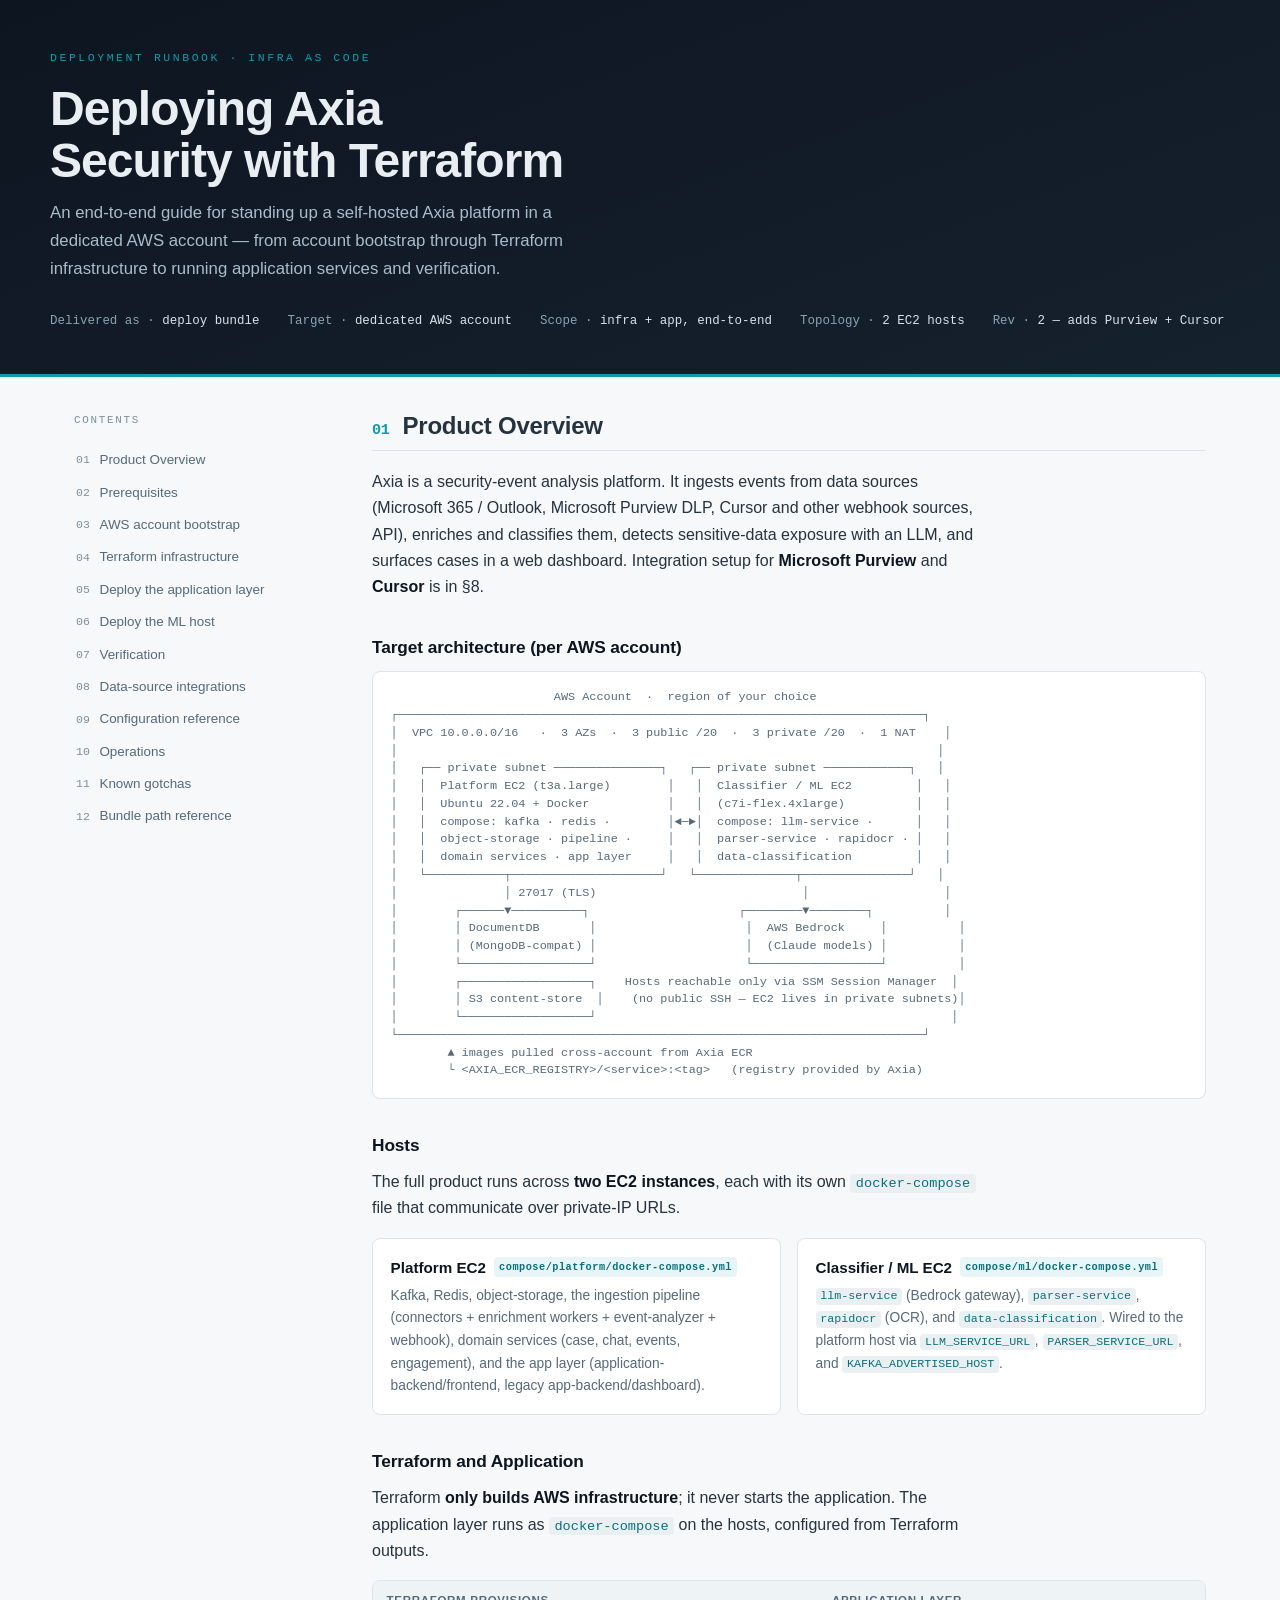
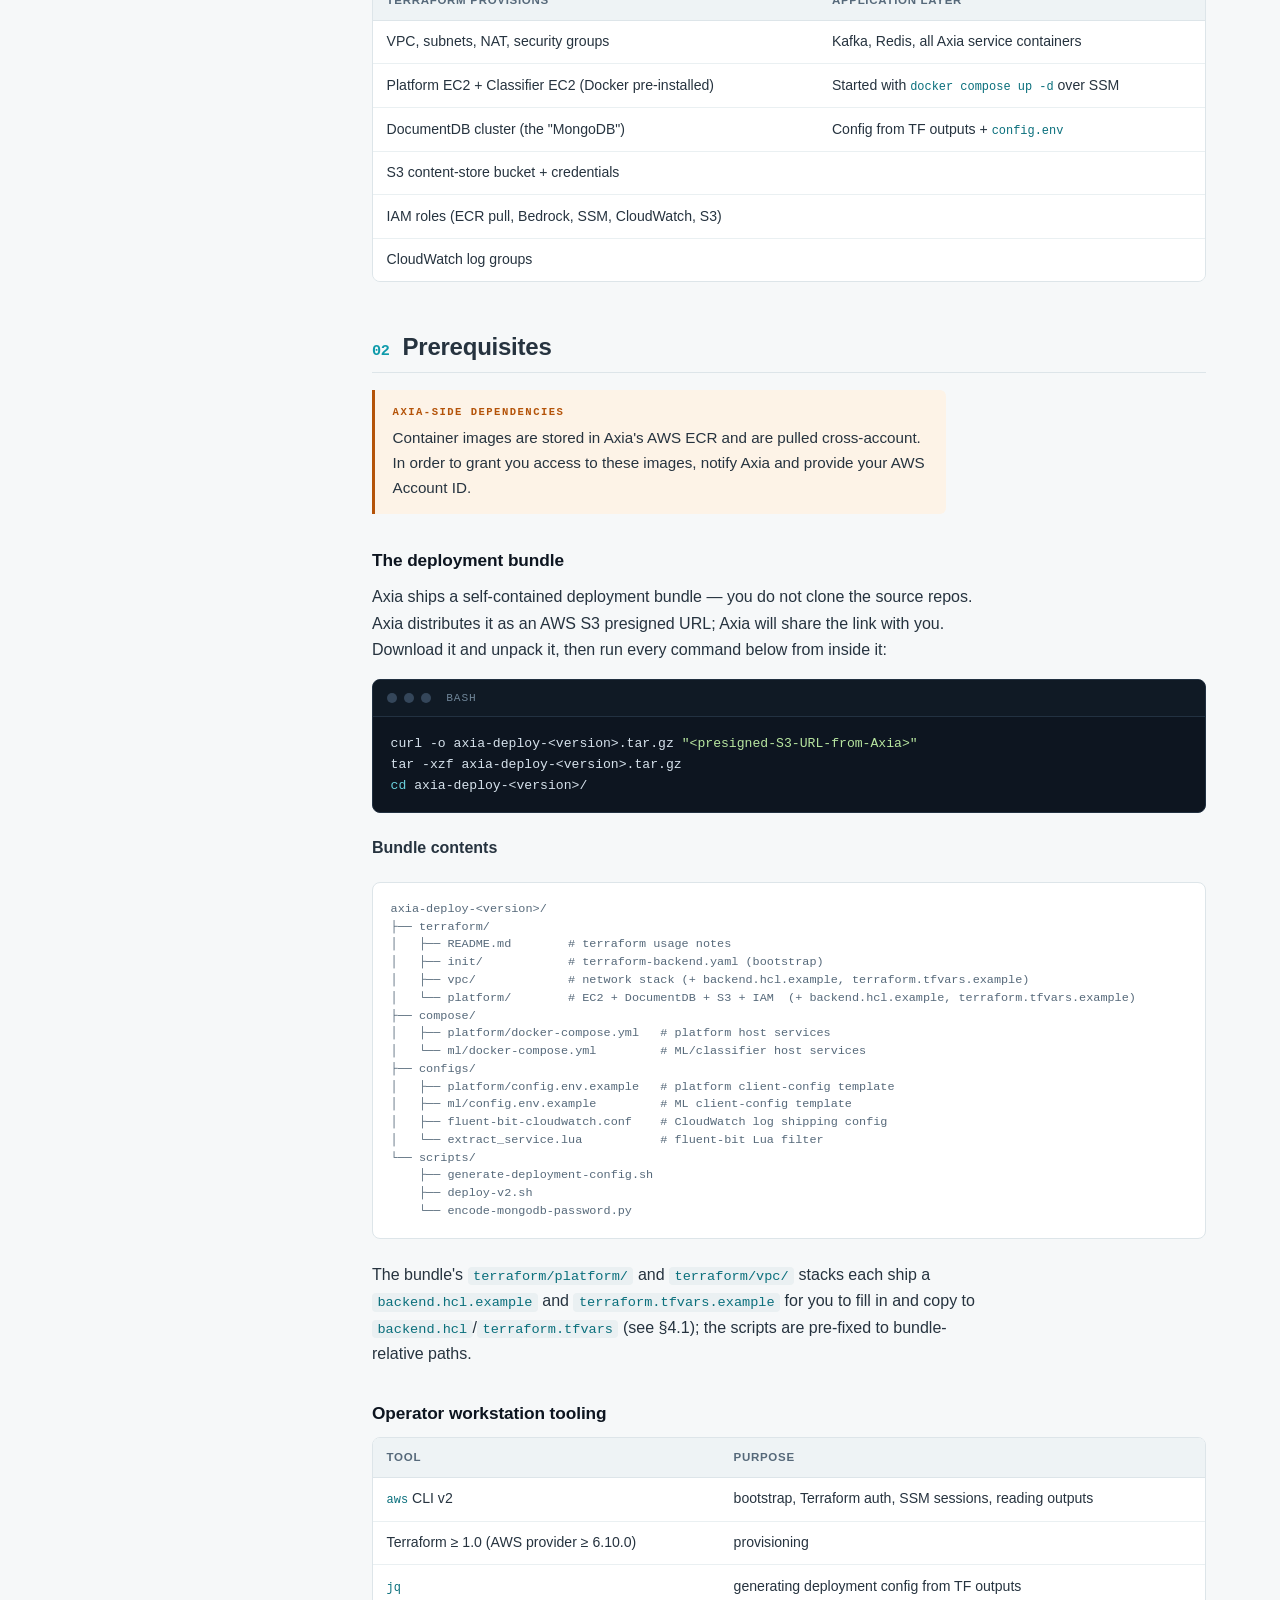
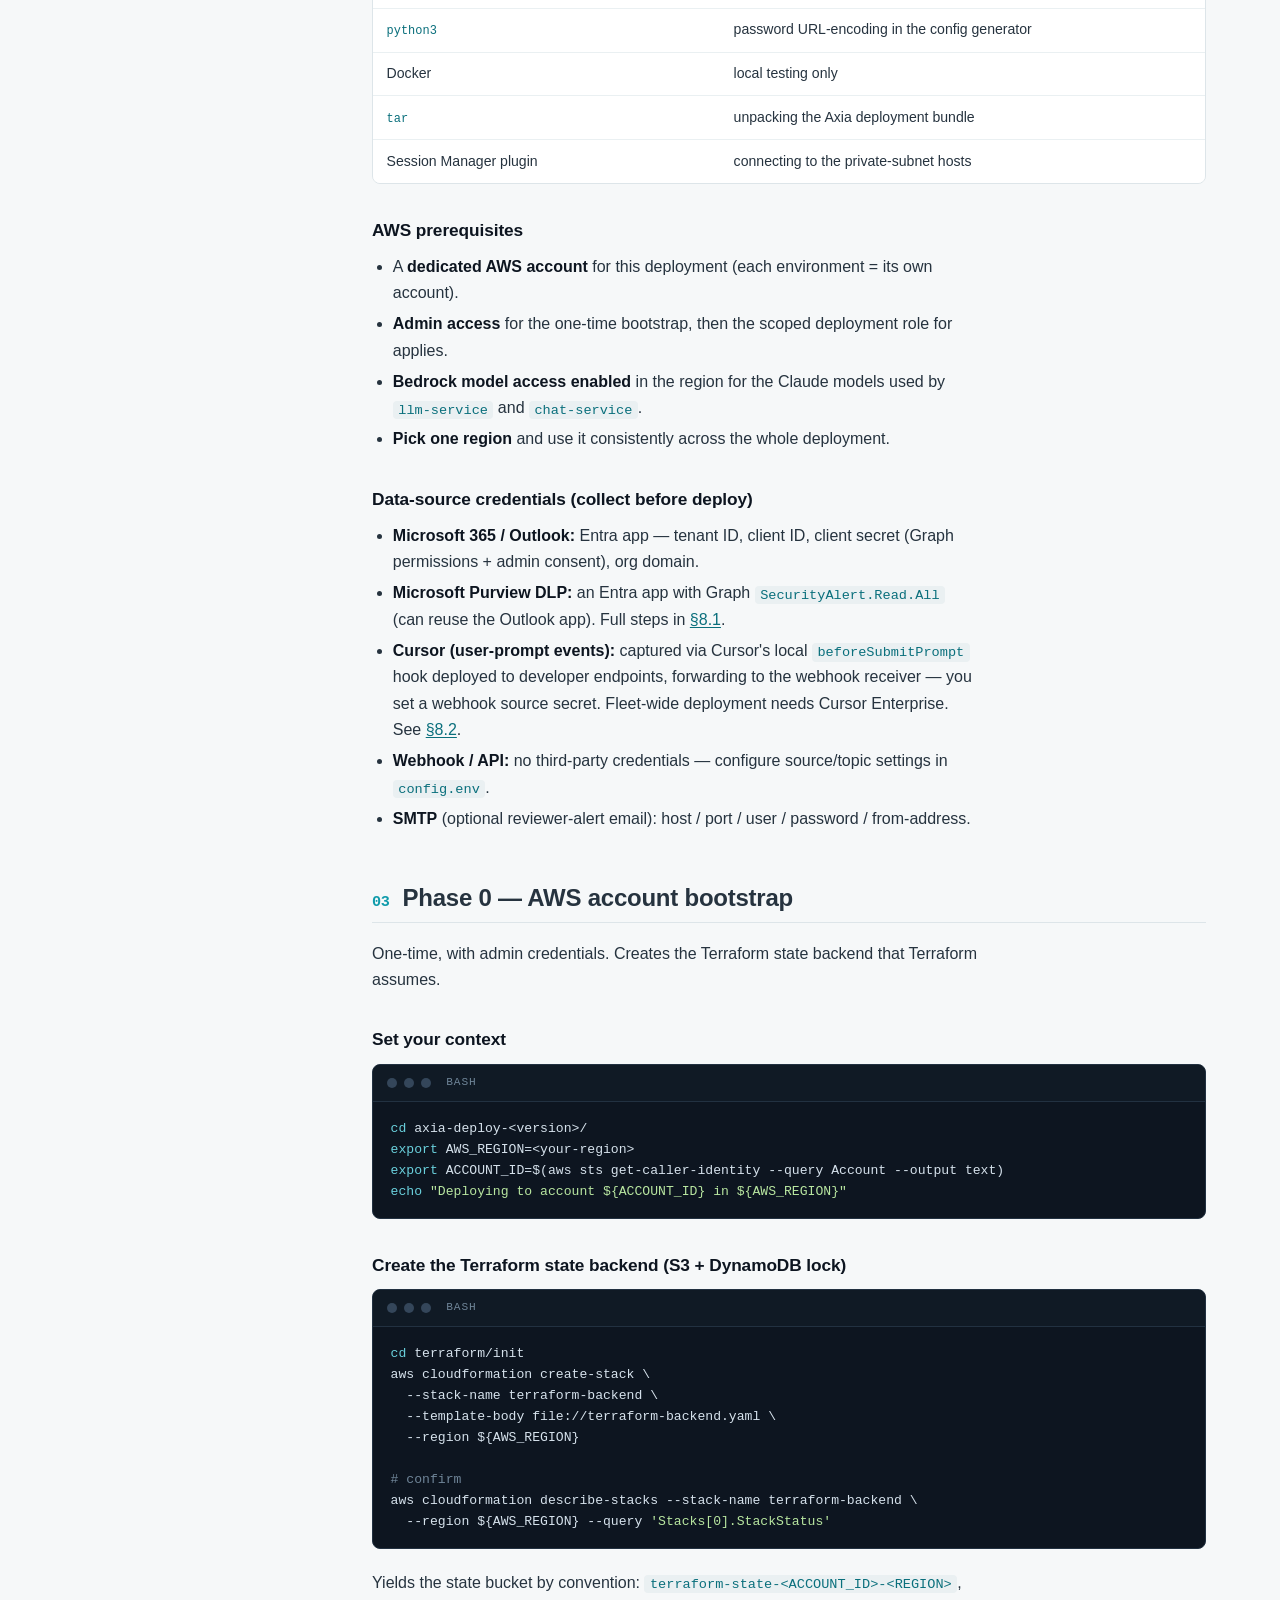
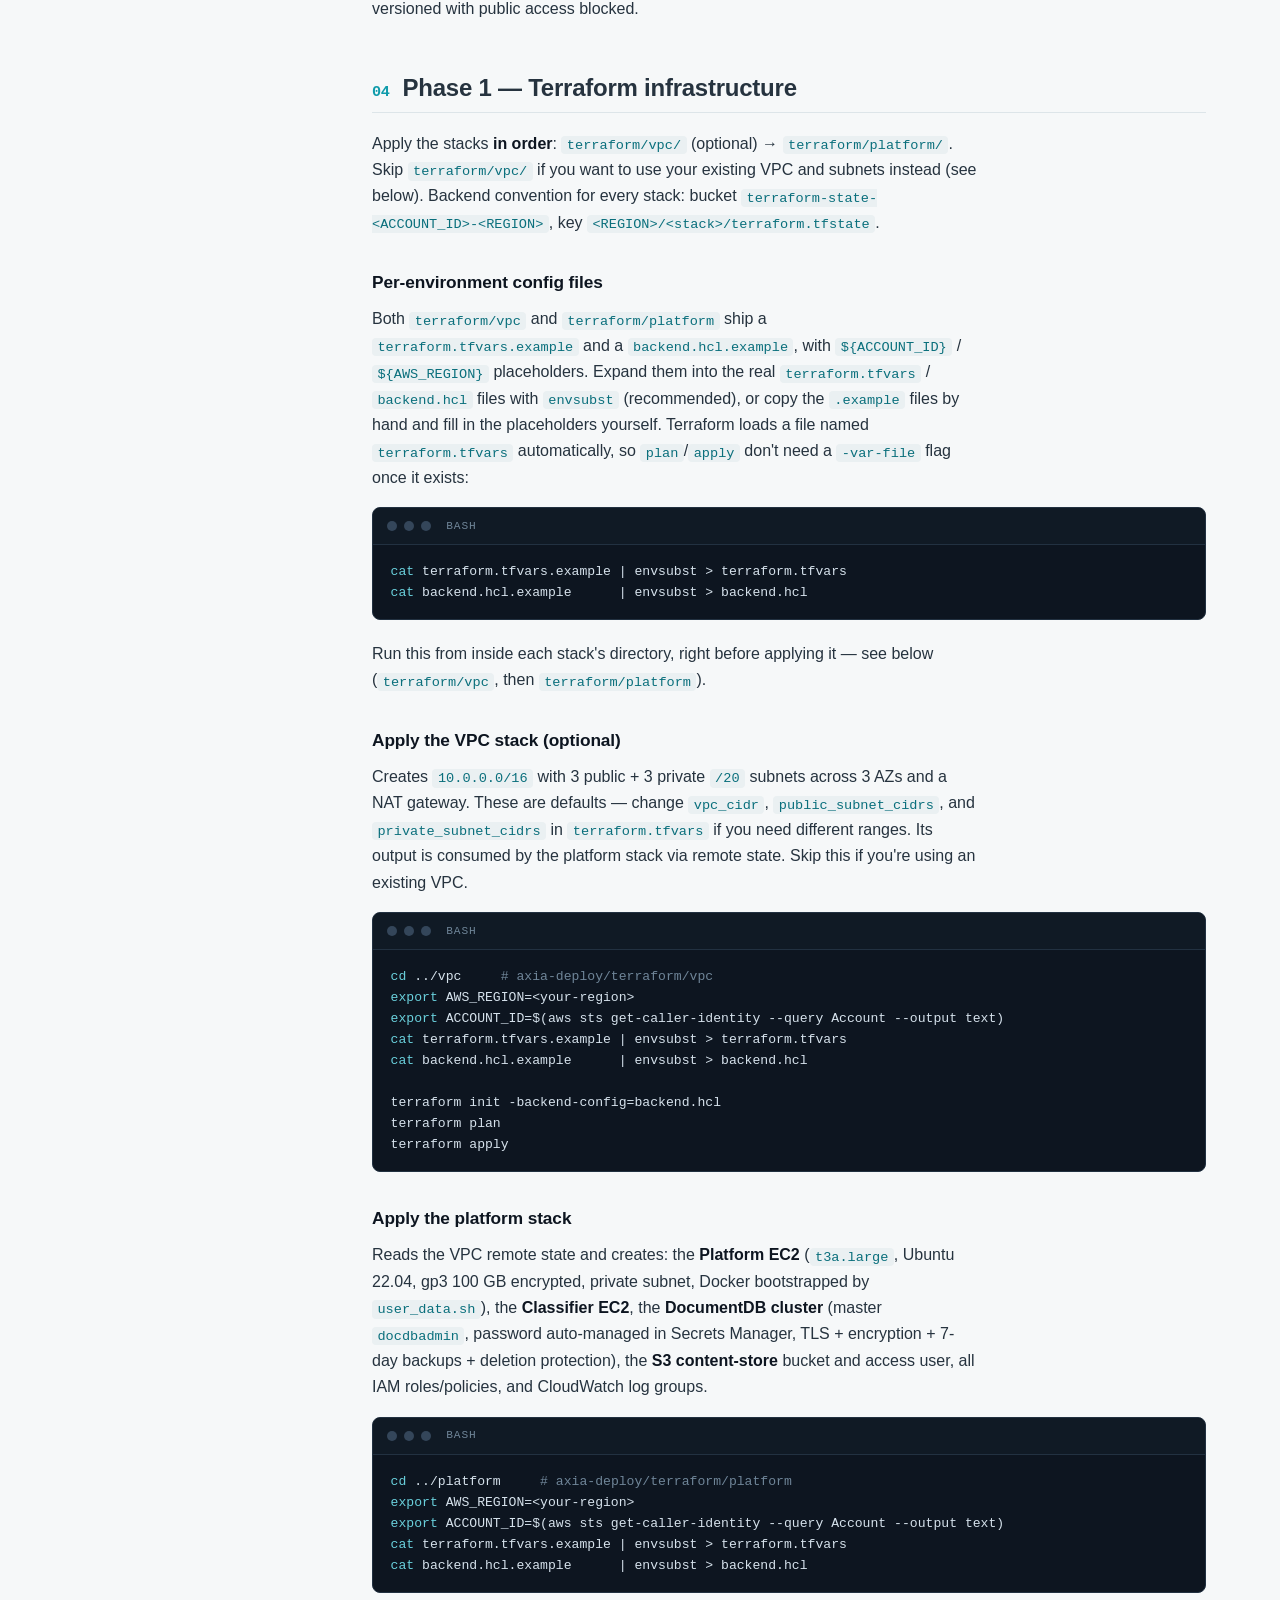
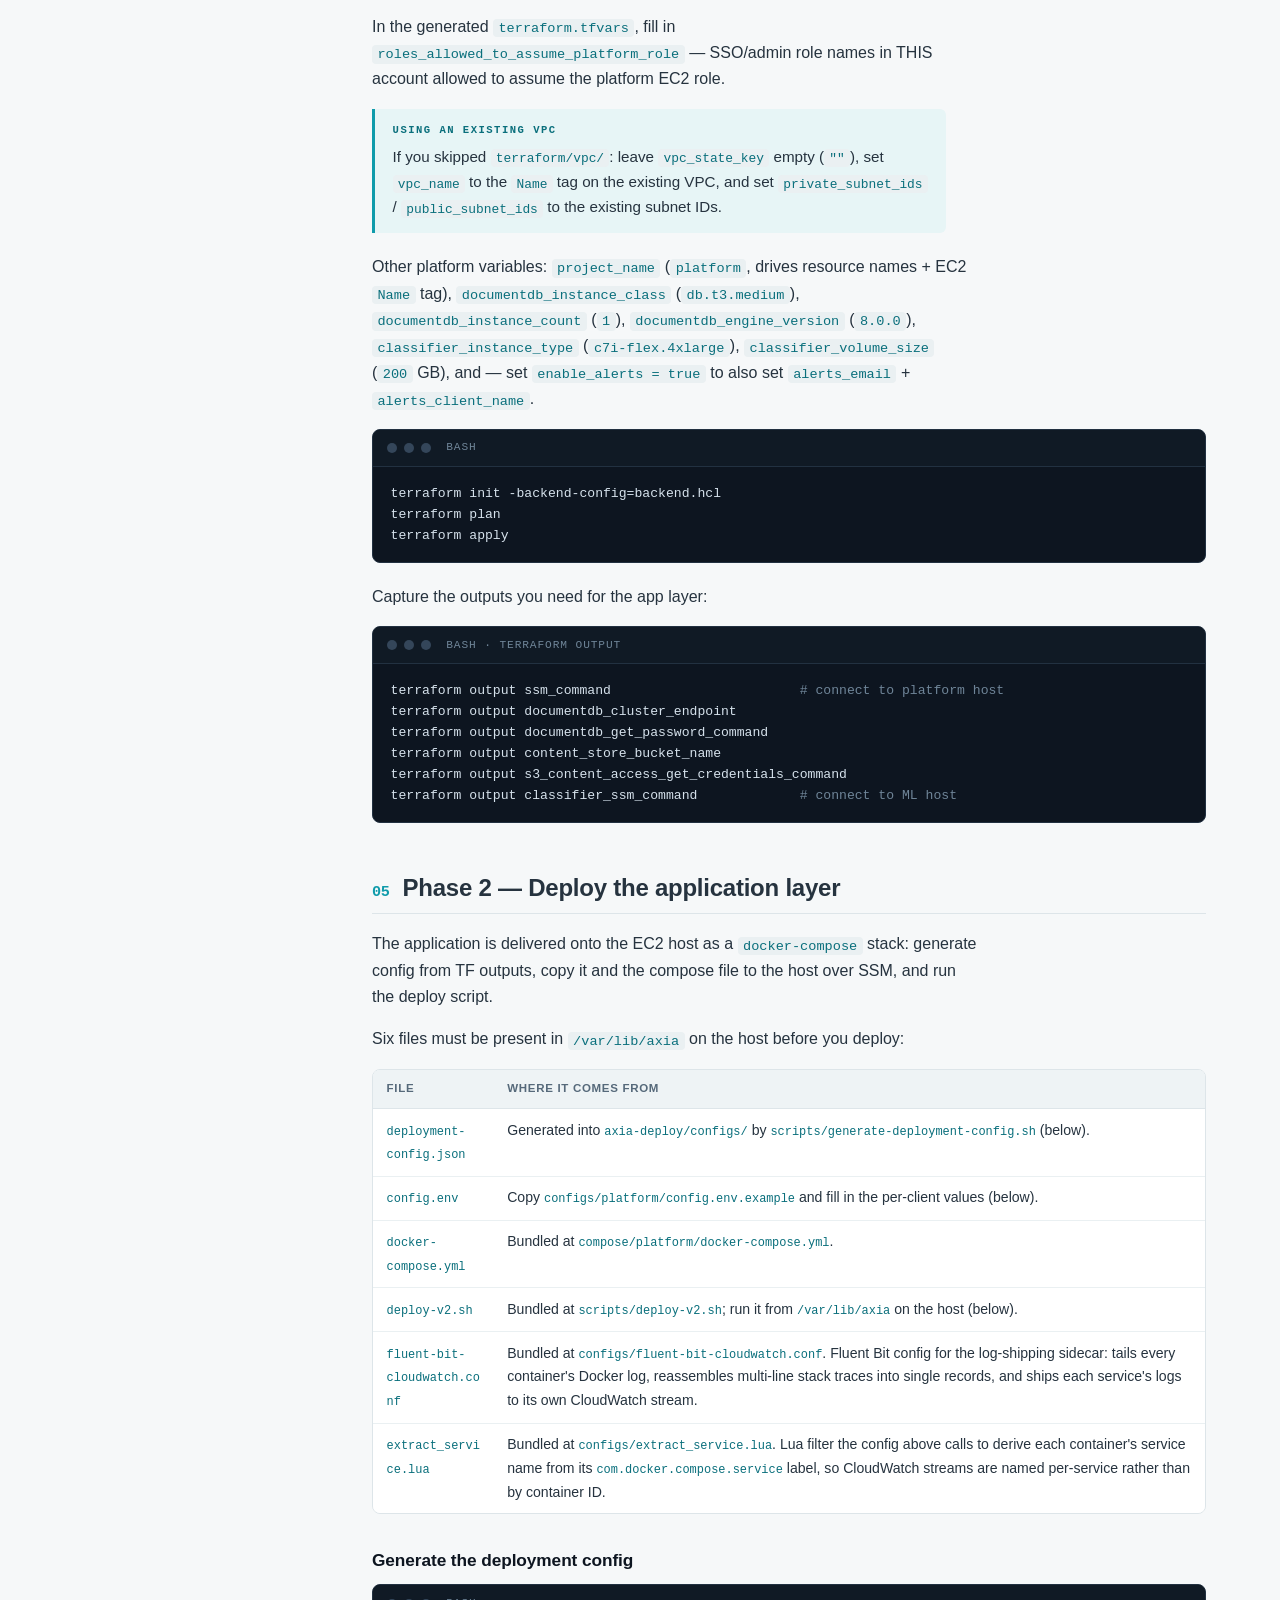
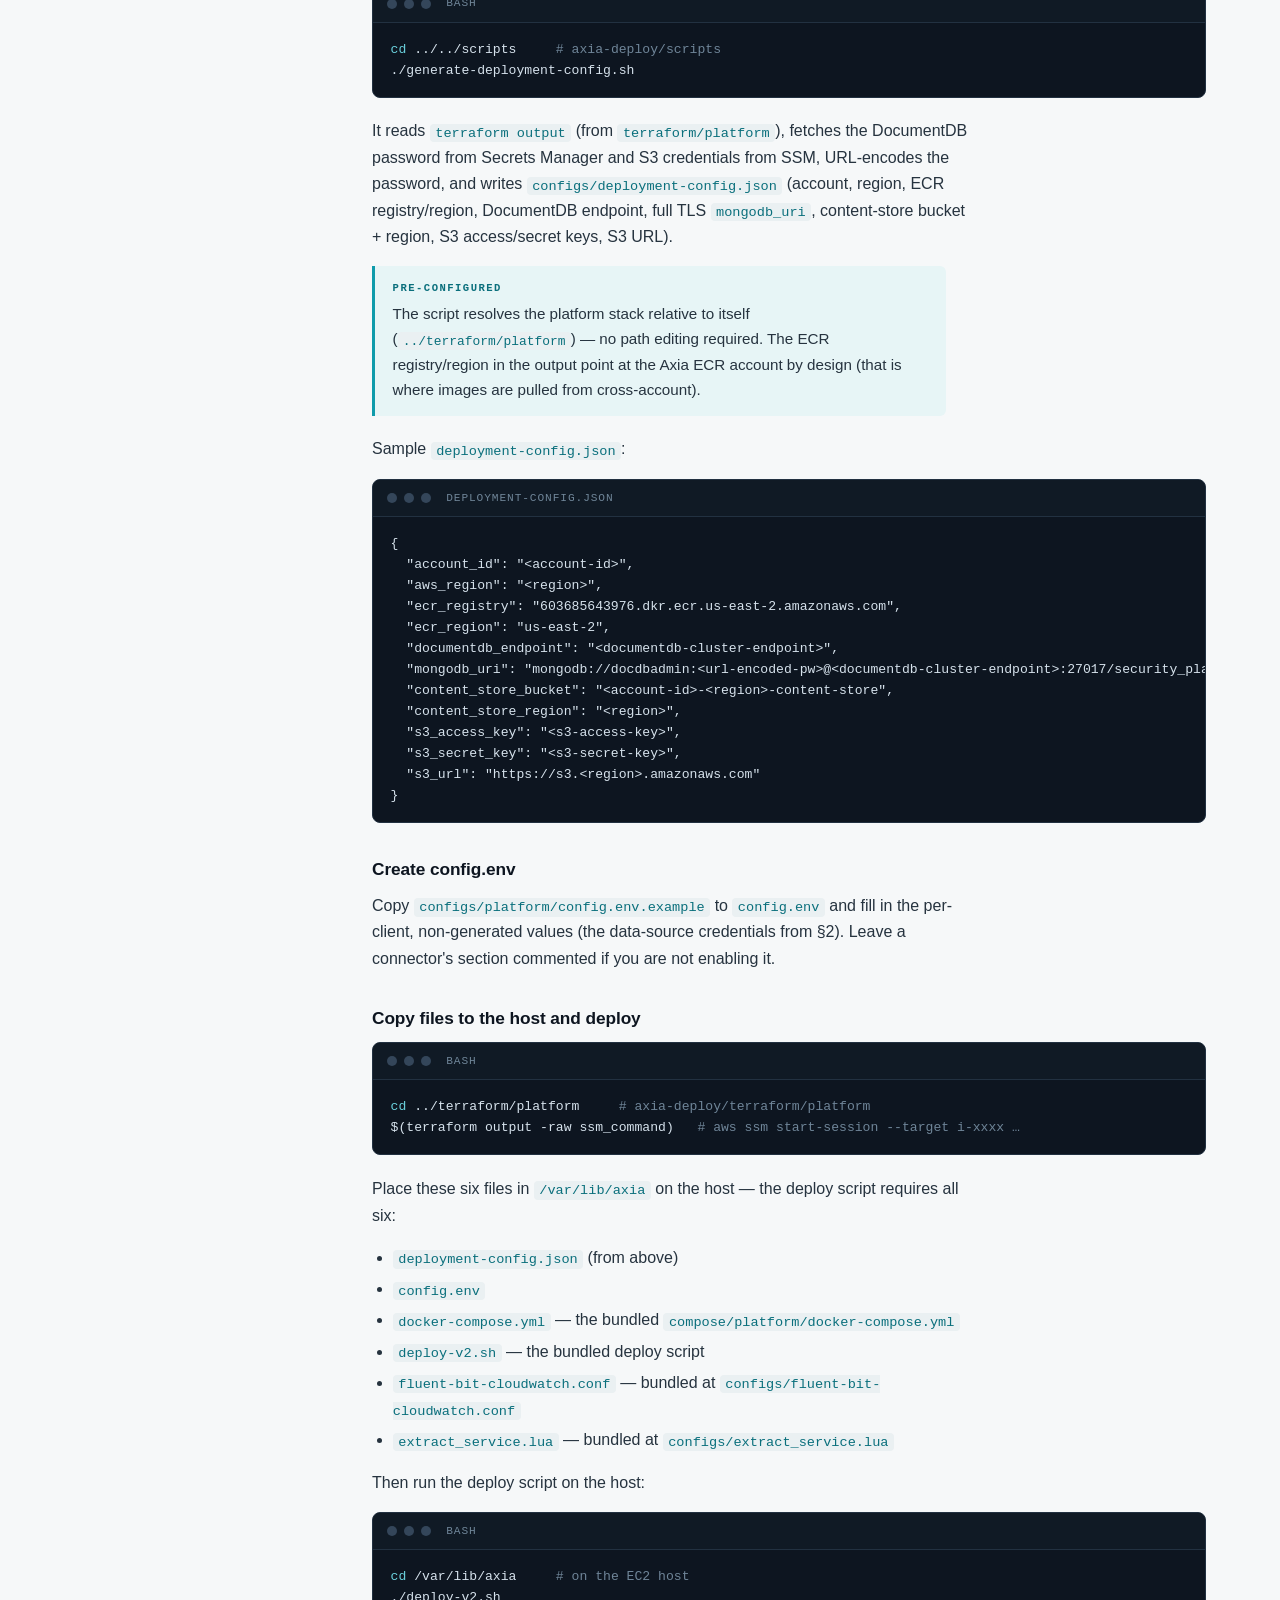
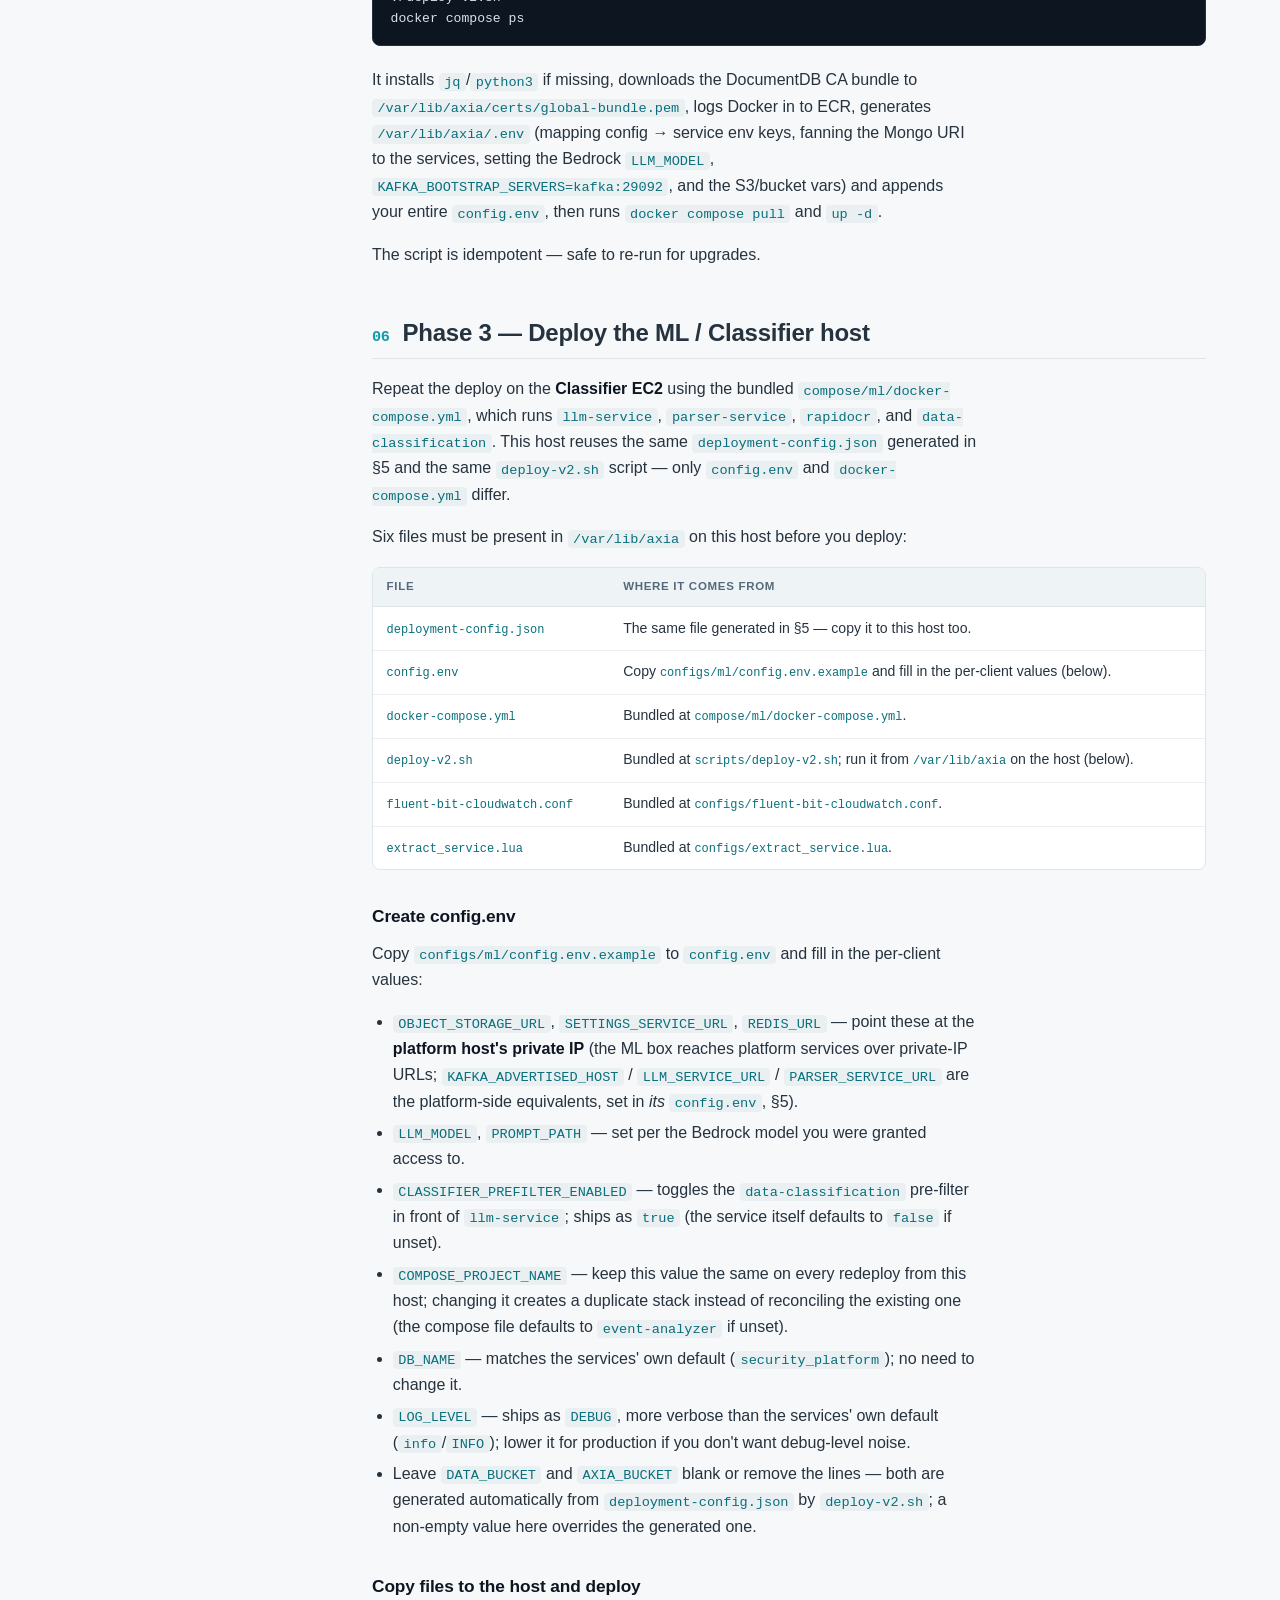
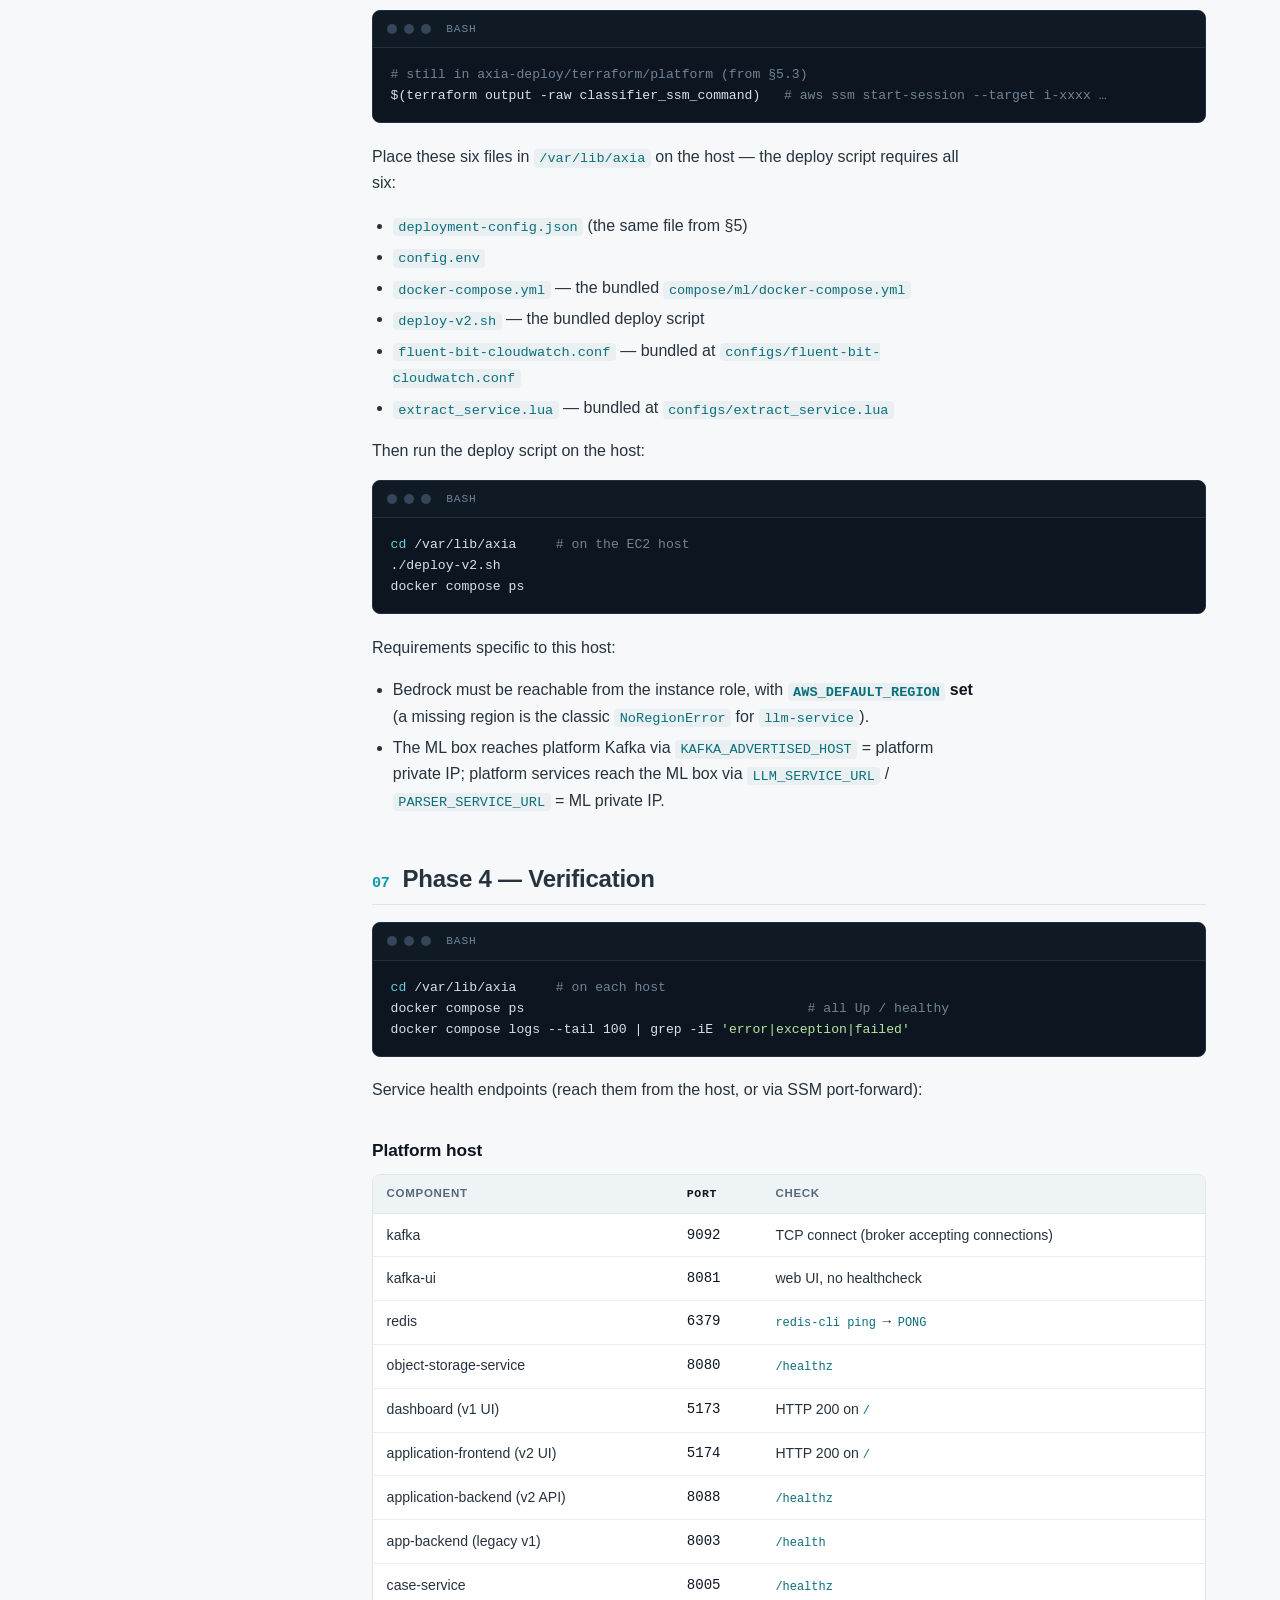
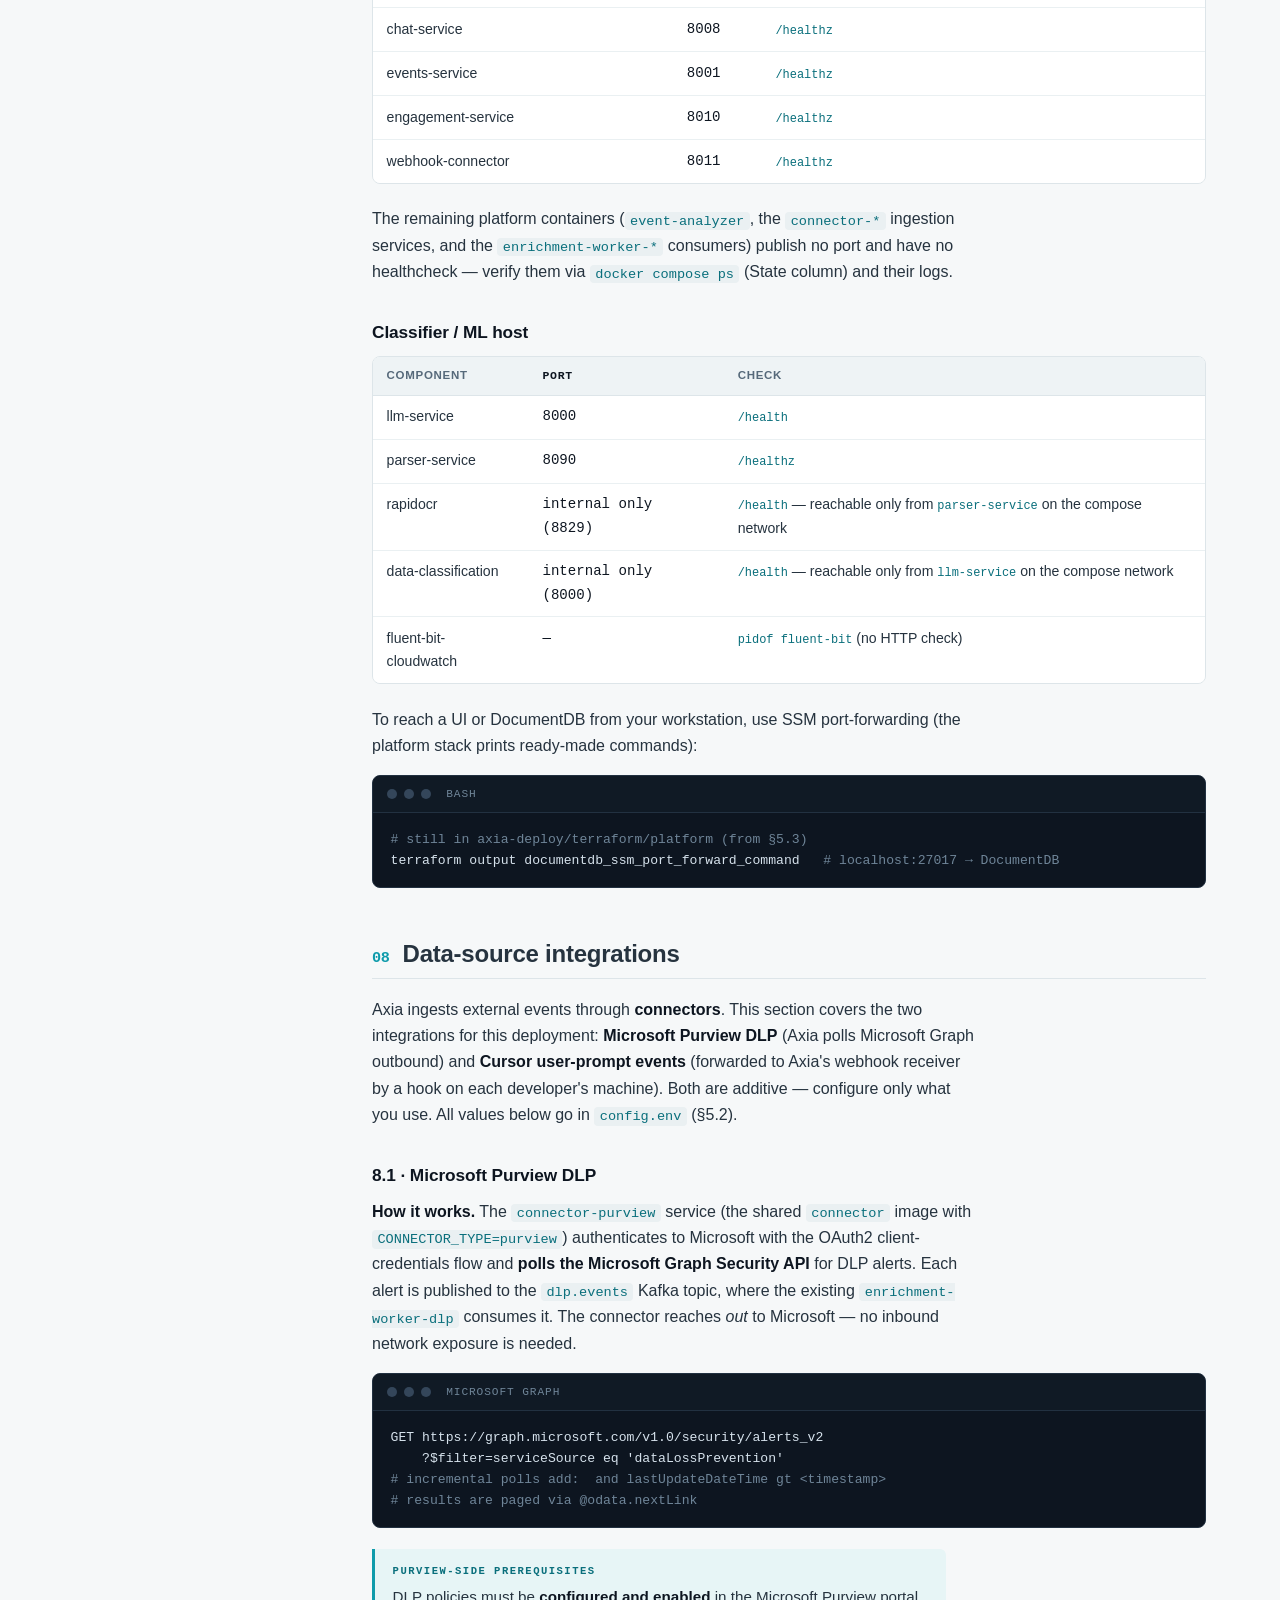
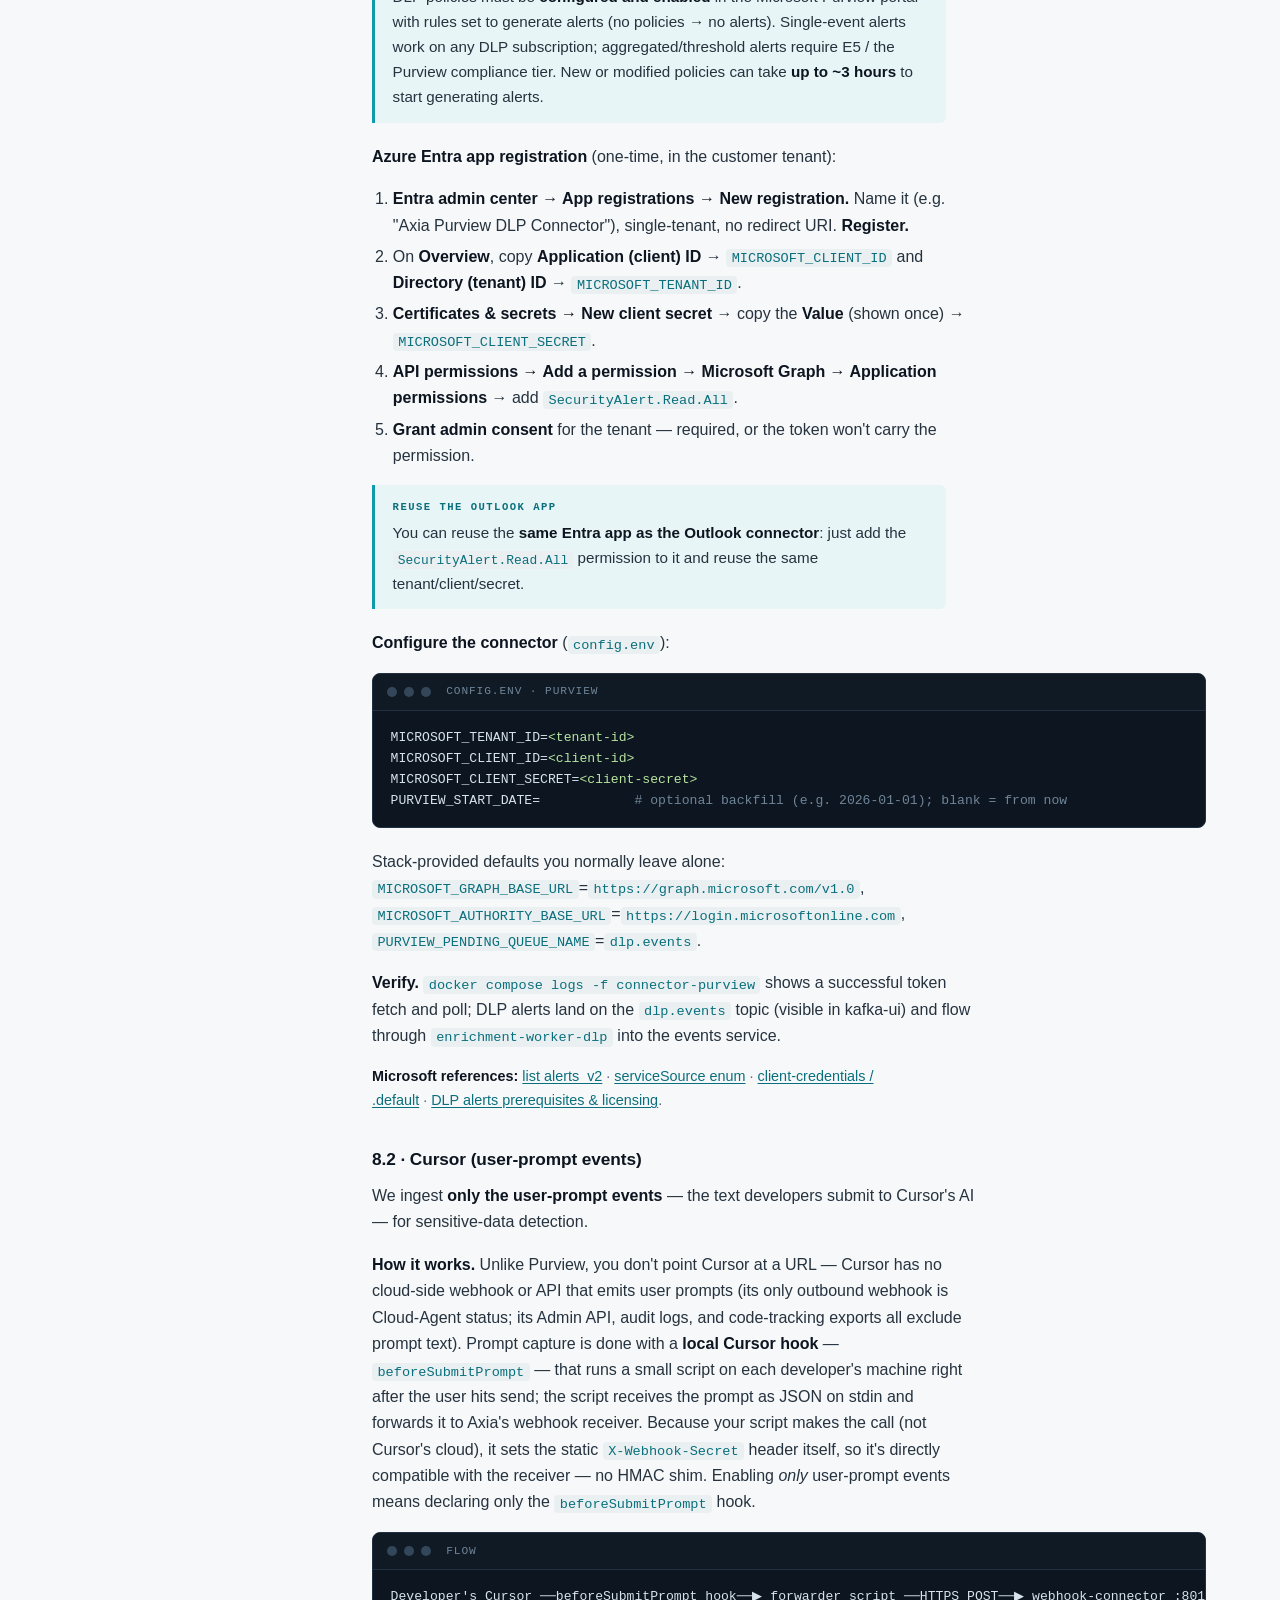
==== commit 6bf4bb7e: "Continue installation guide refactor through sections 5-12 Align terminology with the current axia-d" ====
--- a/installation-guide/index.html
+++ b/installation-guide/index.html
@@ -314,7 +314,7 @@
         <li><a href="#reference">Configuration reference</a></li>
         <li><a href="#ops">Operations</a></li>
         <li><a href="#gotchas">Known gotchas</a></li>
-        <li><a href="#map">Bundle contents map</a></li>
+        <li><a href="#map">Bundle path reference</a></li>
       </ol>
     </nav>
 
@@ -369,7 +369,7 @@
             <tbody>
               <tr><td>VPC, subnets, NAT, security groups</td><td>Kafka, Redis, all Axia service containers</td></tr>
               <tr><td>Platform EC2 + Classifier EC2 (Docker pre-installed)</td><td>Started with <code>docker compose up -d</code> over SSM</td></tr>
-              <tr><td>DocumentDB cluster (the "MongoDB")</td><td>Config from TF outputs + <code>client-config.env</code></td></tr>
+              <tr><td>DocumentDB cluster (the "MongoDB")</td><td>Config from TF outputs + <code>config.env</code></td></tr>
               <tr><td>S3 content-store bucket + credentials</td><td></td></tr>
               <tr><td>IAM roles (ECR pull, Bedrock, SSM, CloudWatch, S3)</td><td></td></tr>
               <tr><td>CloudWatch log groups</td><td></td></tr>
@@ -388,7 +388,11 @@
         </div>
 
         <h3>The deployment bundle</h3>
-        <p>Axia ships a self-contained deployment bundle — you do not clone the source repos. Unpack it and run every command below from inside it:</p>
+        <p>Axia ships a self-contained deployment bundle — you do not clone the source repos. Axia distributes it as an AWS S3 presigned URL; Axia will share the link with you. Download it and unpack it, then run every command below from inside it:</p>
+        <div class="code"><div class="bar"><span class="dot"></span><span class="dot"></span><span class="dot"></span><span class="label">bash</span></div><pre>curl -o axia-deploy-&lt;version&gt;.tar.gz <span class="v">"&lt;presigned-S3-URL-from-Axia&gt;"</span>
+tar -xzf axia-deploy-&lt;version&gt;.tar.gz
+<span class="k">cd</span> axia-deploy-&lt;version&gt;/</pre></div>
+        <h4>Bundle contents</h4>
         <pre class="ascii">axia-deploy-&lt;version&gt;/
 ├── terraform/
 │   ├── README.md        # terraform usage notes
@@ -419,7 +423,7 @@
               <tr><td><code>jq</code></td><td>generating deployment config from TF outputs</td></tr>
               <tr><td><code>python3</code></td><td>password URL-encoding in the config generator</td></tr>
               <tr><td>Docker</td><td>local testing only</td></tr>
-              <tr><td><code>unzip</code></td><td>unpacking the Axia deployment bundle</td></tr>
+              <tr><td><code>tar</code></td><td>unpacking the Axia deployment bundle</td></tr>
               <tr><td>Session Manager plugin</td><td>connecting to the private-subnet hosts</td></tr>
             </tbody>
           </table>
@@ -438,7 +442,7 @@
           <li><strong>Microsoft&nbsp;365 / Outlook:</strong> Entra app — tenant ID, client ID, client secret (Graph permissions + admin consent), org domain.</li>
           <li><strong>Microsoft Purview DLP:</strong> an Entra app with Graph <code>SecurityAlert.Read.All</code> (can reuse the Outlook app). Full steps in <a href="#integrations">§8.1</a>.</li>
           <li><strong>Cursor (user-prompt events):</strong> captured via Cursor's local <code>beforeSubmitPrompt</code> hook deployed to developer endpoints, forwarding to the webhook receiver — you set a webhook source secret. Fleet-wide deployment needs Cursor Enterprise. See <a href="#integrations">§8.2</a>.</li>
-          <li><strong>Webhook / API:</strong> no third-party credentials — configure source/topic settings in <code>client-config.env</code>.</li>
+          <li><strong>Webhook / API:</strong> no third-party credentials — configure source/topic settings in <code>config.env</code>.</li>
           <li><strong>SMTP</strong> (optional reviewer-alert email): host / port / user / password / from-address.</li>
         </ul>
       </section>
@@ -449,7 +453,7 @@
         <p>One-time, with admin credentials. Creates the Terraform state backend that Terraform assumes.</p>
 
         <h3>Set your context</h3>
-        <div class="code"><div class="bar"><span class="dot"></span><span class="dot"></span><span class="dot"></span><span class="label">bash</span></div><pre><span class="k">cd</span> axia-deploy
+        <div class="code"><div class="bar"><span class="dot"></span><span class="dot"></span><span class="dot"></span><span class="label">bash</span></div><pre><span class="k">cd</span> axia-deploy-&lt;version&gt;/
 <span class="k">export</span> AWS_REGION=&lt;your-region&gt;
 <span class="k">export</span> ACCOUNT_ID=$(aws sts get-caller-identity --query Account --output text)
 <span class="k">echo</span> <span class="v">"Deploying to account ${ACCOUNT_ID} in ${AWS_REGION}"</span></pre></div>
@@ -515,46 +519,118 @@
       <!-- 5 -->
       <section id="app">
         <h2><span class="num">05</span> Phase 2 — Deploy the application layer</h2>
-        <p>The application is delivered onto the EC2 host as a <code>docker-compose</code> stack. Two paths:</p>
-        <ul>
-          <li><strong>Manual (recommended for self-host):</strong> generate config from TF outputs, copy it and the compose file to the host over SSM, run the deploy script.</li>
-          <li><strong>CI (Axia-managed):</strong> the <code>platform-deploy.yml</code> workflow assumes the deploy role via OIDC, finds the instance by <code>Name</code> tag, and runs <code>docker compose up -d</code> over SSM using GitHub Environment vars/secrets.</li>
-        </ul>
+        <p>The application is delivered onto the EC2 host as a <code>docker-compose</code> stack: generate config from TF outputs, copy it and the compose file to the host over SSM, and run the deploy script.</p>
+
+        <p>Six files must be present in <code>/var/lib/axia</code> on the host before you deploy:</p>
+        <div class="table-scroll">
+          <table>
+            <thead><tr><th>File</th><th>Where it comes from</th></tr></thead>
+            <tbody>
+              <tr><td><code>deployment-config.json</code></td><td>Generated into <code>axia-deploy/configs/</code> by <code>scripts/generate-deployment-config.sh</code> (below).</td></tr>
+              <tr><td><code>config.env</code></td><td>Copy <code>configs/platform/config.env.example</code> and fill in the per-client values (below).</td></tr>
+              <tr><td><code>docker-compose.yml</code></td><td>Bundled at <code>compose/platform/docker-compose.yml</code>.</td></tr>
+              <tr><td><code>deploy-v2.sh</code></td><td>Bundled at <code>scripts/deploy-v2.sh</code>; run it from <code>/var/lib/axia</code> on the host (below).</td></tr>
+              <tr><td><code>fluent-bit-cloudwatch.conf</code></td><td>Bundled at <code>configs/fluent-bit-cloudwatch.conf</code>. Fluent Bit config for the log-shipping sidecar: tails every container's Docker log, reassembles multi-line stack traces into single records, and ships each service's logs to its own CloudWatch stream.</td></tr>
+              <tr><td><code>extract_service.lua</code></td><td>Bundled at <code>configs/extract_service.lua</code>. Lua filter the config above calls to derive each container's service name from its <code>com.docker.compose.service</code> label, so CloudWatch streams are named per-service rather than by container ID.</td></tr>
+            </tbody>
+          </table>
+        </div>
 
         <h3>Generate the deployment config</h3>
-        <div class="code"><div class="bar"><span class="dot"></span><span class="dot"></span><span class="dot"></span><span class="label">bash · axia-deploy/terraform/platform</span></div><pre>../scripts/generate-deployment-config.sh &lt;CLIENT_NAME&gt;</pre></div>
-        <p>It reads <code>terraform output</code>, fetches the DocumentDB password from Secrets Manager and S3 credentials from SSM, URL-encodes the password, and writes <code>deployment-config-&lt;CLIENT&gt;.json</code> (account, region, ECR registry, DocumentDB endpoint, full TLS <code>mongodb_uri</code>, content-store bucket + region, S3 access/secret keys).</p>
-        <div class="note"><span class="tag">Pre-configured</span><p>The bundled <code>generate-deployment-config.sh</code> resolves the platform stack relative to the bundle — no path editing required. The ECR registry/region in the output point at the Axia ECR account by design (that is where images are pulled from cross-account).</p></div>
-        <p>The MongoDB URI uses DocumentDB TLS form:</p>
-        <div class="code"><div class="bar"><span class="dot"></span><span class="dot"></span><span class="dot"></span><span class="label">mongodb uri</span></div><pre>mongodb://docdbadmin:&lt;url-encoded-pw&gt;@&lt;endpoint&gt;:27017/axia_security?tls=true
-  &amp;replicaSet=rs0&amp;readPreference=secondaryPreferred&amp;retryWrites=false
-  &amp;tlsCAFile=/app/certs/global-bundle.pem&amp;authMechanism=SCRAM-SHA-1</pre></div>
-
-        <h3>Create client-config.env</h3>
-        <p>Copy <code>client-config.env.template</code> (bundle root) to <code>client-config.env</code> and fill in the per-client, non-generated values (the data-source credentials from §2). Leave a connector's section commented if you are not enabling it.</p>
+        <div class="code"><div class="bar"><span class="dot"></span><span class="dot"></span><span class="dot"></span><span class="label">bash</span></div><pre><span class="k">cd</span> ../../scripts     <span class="c"># axia-deploy/scripts</span>
+./generate-deployment-config.sh</pre></div>
+        <p>It reads <code>terraform output</code> (from <code>terraform/platform</code>), fetches the DocumentDB password from Secrets Manager and S3 credentials from SSM, URL-encodes the password, and writes <code>configs/deployment-config.json</code> (account, region, ECR registry/region, DocumentDB endpoint, full TLS <code>mongodb_uri</code>, content-store bucket + region, S3 access/secret keys, S3 URL).</p>
+        <div class="note"><span class="tag">Pre-configured</span><p>The script resolves the platform stack relative to itself (<code>../terraform/platform</code>) — no path editing required. The ECR registry/region in the output point at the Axia ECR account by design (that is where images are pulled from cross-account).</p></div>
+        <p>Sample <code>deployment-config.json</code>:</p>
+        <div class="code"><div class="bar"><span class="dot"></span><span class="dot"></span><span class="dot"></span><span class="label">deployment-config.json</span></div><pre>{
+  "account_id": "&lt;account-id&gt;",
+  "aws_region": "&lt;region&gt;",
+  "ecr_registry": "603685643976.dkr.ecr.us-east-2.amazonaws.com",
+  "ecr_region": "us-east-2",
+  "documentdb_endpoint": "&lt;documentdb-cluster-endpoint&gt;",
+  "mongodb_uri": "mongodb://docdbadmin:&lt;url-encoded-pw&gt;@&lt;documentdb-cluster-endpoint&gt;:27017/security_platform?directConnection=true&amp;serverSelectionTimeoutMS=2000&amp;tls=true&amp;tlsAllowInvalidCertificates=true&amp;retryWrites=false&amp;authMechanism=SCRAM-SHA-1",
+  "content_store_bucket": "&lt;account-id&gt;-&lt;region&gt;-content-store",
+  "content_store_region": "&lt;region&gt;",
+  "s3_access_key": "&lt;s3-access-key&gt;",
+  "s3_secret_key": "&lt;s3-secret-key&gt;",
+  "s3_url": "https://s3.&lt;region&gt;.amazonaws.com"
+}</pre></div>
+
+        <h3>Create config.env</h3>
+        <p>Copy <code>configs/platform/config.env.example</code> to <code>config.env</code> and fill in the per-client, non-generated values (the data-source credentials from §2). Leave a connector's section commented if you are not enabling it.</p>
 
         <h3>Copy files to the host and deploy</h3>
-        <div class="code"><div class="bar"><span class="dot"></span><span class="dot"></span><span class="dot"></span><span class="label">bash · connect via SSM</span></div><pre>$(terraform output -raw ssm_command)   <span class="c"># aws ssm start-session --target i-xxxx …</span></pre></div>
-        <p>Place these three files in <code>~/axia/</code> on the host — the deploy script requires all three:</p>
+        <div class="code"><div class="bar"><span class="dot"></span><span class="dot"></span><span class="dot"></span><span class="label">bash</span></div><pre><span class="k">cd</span> ../terraform/platform     <span class="c"># axia-deploy/terraform/platform</span>
+$(terraform output -raw ssm_command)   <span class="c"># aws ssm start-session --target i-xxxx …</span></pre></div>
+        <p>Place these six files in <code>/var/lib/axia</code> on the host — the deploy script requires all six:</p>
         <ul>
           <li><code>deployment-config.json</code> (from above)</li>
-          <li><code>client-config.env</code></li>
-          <li><code>docker-compose.yml</code> — use the bundled <code>compose/platform/docker-compose.yml</code></li>
+          <li><code>config.env</code></li>
+          <li><code>docker-compose.yml</code> — the bundled <code>compose/platform/docker-compose.yml</code></li>
+          <li><code>deploy-v2.sh</code> — the bundled deploy script</li>
+          <li><code>fluent-bit-cloudwatch.conf</code> — bundled at <code>configs/fluent-bit-cloudwatch.conf</code></li>
+          <li><code>extract_service.lua</code> — bundled at <code>configs/extract_service.lua</code></li>
         </ul>
-        <p>Then run the deploy script on the host. It installs <code>jq</code>/<code>python3</code> if missing, downloads the DocumentDB CA bundle to <code>~/axia/certs/global-bundle.pem</code>, logs Docker in to ECR, generates <code>~/axia/.env</code> (mapping config → service env keys, fanning the Mongo URI to the services, setting the Bedrock <code>LLM_MODEL</code>, <code>KAFKA_BOOTSTRAP_SERVERS=kafka:29092</code>, and the S3/bucket vars) and appends your entire <code>client-config.env</code>, then runs <code>docker compose pull</code> and <code>up -d</code>.</p>
-        <div class="code"><div class="bar"><span class="dot"></span><span class="dot"></span><span class="dot"></span><span class="label">bash · on the host, in ~/axia</span></div><pre>./deploy.sh
+        <p>Then run the deploy script on the host:</p>
+        <div class="code"><div class="bar"><span class="dot"></span><span class="dot"></span><span class="dot"></span><span class="label">bash</span></div><pre><span class="k">cd</span> /var/lib/axia     <span class="c"># on the EC2 host</span>
+./deploy-v2.sh
 docker compose ps</pre></div>
+        <p>It installs <code>jq</code>/<code>python3</code> if missing, downloads the DocumentDB CA bundle to <code>/var/lib/axia/certs/global-bundle.pem</code>, logs Docker in to ECR, generates <code>/var/lib/axia/.env</code> (mapping config → service env keys, fanning the Mongo URI to the services, setting the Bedrock <code>LLM_MODEL</code>, <code>KAFKA_BOOTSTRAP_SERVERS=kafka:29092</code>, and the S3/bucket vars) and appends your entire <code>config.env</code>, then runs <code>docker compose pull</code> and <code>up -d</code>.</p>
         <p>The script is idempotent — safe to re-run for upgrades.</p>
       </section>
 
       <!-- 6 -->
       <section id="ml">
         <h2><span class="num">06</span> Phase 3 — Deploy the ML / Classifier host</h2>
-        <p>Repeat the deploy on the <strong>Classifier EC2</strong> using the bundled <code>compose/ml/docker-compose.yml</code>, which runs <code>llm-service</code>, <code>parser-service</code>, <code>rapidocr</code>, and <code>data-classification</code>.</p>
-        <div class="code"><div class="bar"><span class="dot"></span><span class="dot"></span><span class="dot"></span><span class="label">bash</span></div><pre>$(terraform output -raw classifier_ssm_command)   <span class="c"># connect to the ML host</span></pre></div>
+        <p>Repeat the deploy on the <strong>Classifier EC2</strong> using the bundled <code>compose/ml/docker-compose.yml</code>, which runs <code>llm-service</code>, <code>parser-service</code>, <code>rapidocr</code>, and <code>data-classification</code>. This host reuses the same <code>deployment-config.json</code> generated in §5 and the same <code>deploy-v2.sh</code> script — only <code>config.env</code> and <code>docker-compose.yml</code> differ.</p>
+
+        <p>Six files must be present in <code>/var/lib/axia</code> on this host before you deploy:</p>
+        <div class="table-scroll">
+          <table>
+            <thead><tr><th>File</th><th>Where it comes from</th></tr></thead>
+            <tbody>
+              <tr><td><code>deployment-config.json</code></td><td>The same file generated in §5 — copy it to this host too.</td></tr>
+              <tr><td><code>config.env</code></td><td>Copy <code>configs/ml/config.env.example</code> and fill in the per-client values (below).</td></tr>
+              <tr><td><code>docker-compose.yml</code></td><td>Bundled at <code>compose/ml/docker-compose.yml</code>.</td></tr>
+              <tr><td><code>deploy-v2.sh</code></td><td>Bundled at <code>scripts/deploy-v2.sh</code>; run it from <code>/var/lib/axia</code> on the host (below).</td></tr>
+              <tr><td><code>fluent-bit-cloudwatch.conf</code></td><td>Bundled at <code>configs/fluent-bit-cloudwatch.conf</code>.</td></tr>
+              <tr><td><code>extract_service.lua</code></td><td>Bundled at <code>configs/extract_service.lua</code>.</td></tr>
+            </tbody>
+          </table>
+        </div>
+
+        <h3>Create config.env</h3>
+        <p>Copy <code>configs/ml/config.env.example</code> to <code>config.env</code> and fill in the per-client values:</p>
+        <ul>
+          <li><code>OBJECT_STORAGE_URL</code>, <code>SETTINGS_SERVICE_URL</code>, <code>REDIS_URL</code> — point these at the <strong>platform host's private IP</strong> (the ML box reaches platform services over private-IP URLs; <code>KAFKA_ADVERTISED_HOST</code> / <code>LLM_SERVICE_URL</code> / <code>PARSER_SERVICE_URL</code> are the platform-side equivalents, set in <em>its</em> <code>config.env</code>, §5).</li>
+          <li><code>LLM_MODEL</code>, <code>PROMPT_PATH</code> — set per the Bedrock model you were granted access to.</li>
+          <li><code>CLASSIFIER_PREFILTER_ENABLED</code> — toggles the <code>data-classification</code> pre-filter in front of <code>llm-service</code>; ships as <code>true</code> (the service itself defaults to <code>false</code> if unset).</li>
+          <li><code>COMPOSE_PROJECT_NAME</code> — keep this value the same on every redeploy from this host; changing it creates a duplicate stack instead of reconciling the existing one (the compose file defaults to <code>event-analyzer</code> if unset).</li>
+          <li><code>DB_NAME</code> — matches the services' own default (<code>security_platform</code>); no need to change it.</li>
+          <li><code>LOG_LEVEL</code> — ships as <code>DEBUG</code>, more verbose than the services' own default (<code>info</code>/<code>INFO</code>); lower it for production if you don't want debug-level noise.</li>
+          <li>Leave <code>DATA_BUCKET</code> and <code>AXIA_BUCKET</code> blank or remove the lines — both are generated automatically from <code>deployment-config.json</code> by <code>deploy-v2.sh</code>; a non-empty value here overrides the generated one.</li>
+        </ul>
+
+        <h3>Copy files to the host and deploy</h3>
+        <div class="code"><div class="bar"><span class="dot"></span><span class="dot"></span><span class="dot"></span><span class="label">bash</span></div><pre><span class="c"># still in axia-deploy/terraform/platform (from §5.3)</span>
+$(terraform output -raw classifier_ssm_command)   <span class="c"># aws ssm start-session --target i-xxxx …</span></pre></div>
+        <p>Place these six files in <code>/var/lib/axia</code> on the host — the deploy script requires all six:</p>
+        <ul>
+          <li><code>deployment-config.json</code> (the same file from §5)</li>
+          <li><code>config.env</code></li>
+          <li><code>docker-compose.yml</code> — the bundled <code>compose/ml/docker-compose.yml</code></li>
+          <li><code>deploy-v2.sh</code> — the bundled deploy script</li>
+          <li><code>fluent-bit-cloudwatch.conf</code> — bundled at <code>configs/fluent-bit-cloudwatch.conf</code></li>
+          <li><code>extract_service.lua</code> — bundled at <code>configs/extract_service.lua</code></li>
+        </ul>
+        <p>Then run the deploy script on the host:</p>
+        <div class="code"><div class="bar"><span class="dot"></span><span class="dot"></span><span class="dot"></span><span class="label">bash</span></div><pre><span class="k">cd</span> /var/lib/axia     <span class="c"># on the EC2 host</span>
+./deploy-v2.sh
+docker compose ps</pre></div>
+
+        <p>Requirements specific to this host:</p>
         <ul>
           <li>Bedrock must be reachable from the instance role, with <strong><code>AWS_DEFAULT_REGION</code> set</strong> (a missing region is the classic <code>NoRegionError</code> for <code>llm-service</code>).</li>
-          <li>Mount the DocumentDB CA bundle at <code>/app/certs/global-bundle.pem</code> (<code>data-classification</code> needs it).</li>
           <li>The ML box reaches platform Kafka via <code>KAFKA_ADVERTISED_HOST</code> = platform private IP; platform services reach the ML box via <code>LLM_SERVICE_URL</code> / <code>PARSER_SERVICE_URL</code> = ML private IP.</li>
         </ul>
       </section>
@@ -562,36 +638,56 @@
       <!-- 7 -->
       <section id="verify">
         <h2><span class="num">07</span> Phase 4 — Verification</h2>
-        <div class="code"><div class="bar"><span class="dot"></span><span class="dot"></span><span class="dot"></span><span class="label">bash · on each host</span></div><pre>docker compose ps                                    <span class="c"># all Up / healthy</span>
+        <div class="code"><div class="bar"><span class="dot"></span><span class="dot"></span><span class="dot"></span><span class="label">bash</span></div><pre><span class="k">cd</span> /var/lib/axia     <span class="c"># on each host</span>
+docker compose ps                                    <span class="c"># all Up / healthy</span>
 docker compose logs --tail 100 | grep -iE <span class="v">'error|exception|failed'</span></pre></div>
+        <p>Service health endpoints (reach them from the host, or via SSM port-forward):</p>
+
+        <h3>Platform host</h3>
         <div class="table-scroll">
           <table>
             <thead><tr><th>Component</th><th class="tnum">Port</th><th>Check</th></tr></thead>
             <tbody>
+              <tr><td>kafka</td><td class="tnum">9092</td><td>TCP connect (broker accepting connections)</td></tr>
+              <tr><td>kafka-ui</td><td class="tnum">8081</td><td>web UI, no healthcheck</td></tr>
+              <tr><td>redis</td><td class="tnum">6379</td><td><code>redis-cli ping</code> → <code>PONG</code></td></tr>
+              <tr><td>object-storage-service</td><td class="tnum">8080</td><td><code>/healthz</code></td></tr>
               <tr><td>dashboard (v1 UI)</td><td class="tnum">5173</td><td>HTTP 200 on <code>/</code></td></tr>
               <tr><td>application-frontend (v2 UI)</td><td class="tnum">5174</td><td>HTTP 200 on <code>/</code></td></tr>
-              <tr><td>application-backend (v2 API)</td><td class="tnum">8088</td><td><code>/health</code></td></tr>
+              <tr><td>application-backend (v2 API)</td><td class="tnum">8088</td><td><code>/healthz</code></td></tr>
               <tr><td>app-backend (legacy v1)</td><td class="tnum">8003</td><td><code>/health</code></td></tr>
-              <tr><td>object-storage-service</td><td class="tnum">8080</td><td><code>/</code></td></tr>
+              <tr><td>case-service</td><td class="tnum">8005</td><td><code>/healthz</code></td></tr>
+              <tr><td>chat-service</td><td class="tnum">8008</td><td><code>/healthz</code></td></tr>
               <tr><td>events-service</td><td class="tnum">8001</td><td><code>/healthz</code></td></tr>
-              <tr><td>case-service</td><td class="tnum">8005</td><td><code>/</code></td></tr>
-              <tr><td>chat-service</td><td class="tnum">8008</td><td><code>/</code></td></tr>
-              <tr><td>engagement-service</td><td class="tnum">8010</td><td><code>/</code></td></tr>
-              <tr><td>webhook-connector</td><td class="tnum">8011</td><td><code>/</code></td></tr>
-              <tr><td>kafka-ui</td><td class="tnum">8081</td><td>web UI</td></tr>
-              <tr><td>llm-service (ML host)</td><td class="tnum">8000</td><td><code>/health</code></td></tr>
-              <tr><td>parser-service (ML host)</td><td class="tnum">8090</td><td><code>/</code></td></tr>
+              <tr><td>engagement-service</td><td class="tnum">8010</td><td><code>/healthz</code></td></tr>
+              <tr><td>webhook-connector</td><td class="tnum">8011</td><td><code>/healthz</code></td></tr>
             </tbody>
           </table>
         </div>
+        <p>The remaining platform containers (<code>event-analyzer</code>, the <code>connector-*</code> ingestion services, and the <code>enrichment-worker-*</code> consumers) publish no port and have no healthcheck — verify them via <code>docker compose ps</code> (State column) and their logs.</p>
+
+        <h3>Classifier / ML host</h3>
+        <div class="table-scroll">
+          <table>
+            <thead><tr><th>Component</th><th class="tnum">Port</th><th>Check</th></tr></thead>
+            <tbody>
+              <tr><td>llm-service</td><td class="tnum">8000</td><td><code>/health</code></td></tr>
+              <tr><td>parser-service</td><td class="tnum">8090</td><td><code>/healthz</code></td></tr>
+              <tr><td>rapidocr</td><td class="tnum">internal only (8829)</td><td><code>/health</code> — reachable only from <code>parser-service</code> on the compose network</td></tr>
+              <tr><td>data-classification</td><td class="tnum">internal only (8000)</td><td><code>/health</code> — reachable only from <code>llm-service</code> on the compose network</td></tr>
+              <tr><td>fluent-bit-cloudwatch</td><td class="tnum">—</td><td><code>pidof fluent-bit</code> (no HTTP check)</td></tr>
+            </tbody>
+          </table>
+        </div>
         <p>To reach a UI or DocumentDB from your workstation, use SSM port-forwarding (the platform stack prints ready-made commands):</p>
-        <div class="code"><div class="bar"><span class="dot"></span><span class="dot"></span><span class="dot"></span><span class="label">bash</span></div><pre>terraform output documentdb_ssm_port_forward_command   <span class="c"># localhost:27017 → DocumentDB</span></pre></div>
+        <div class="code"><div class="bar"><span class="dot"></span><span class="dot"></span><span class="dot"></span><span class="label">bash</span></div><pre><span class="c"># still in axia-deploy/terraform/platform (from §5.3)</span>
+terraform output documentdb_ssm_port_forward_command   <span class="c"># localhost:27017 → DocumentDB</span></pre></div>
       </section>
 
       <!-- 8 -->
       <section id="integrations">
         <h2><span class="num">08</span> Data-source integrations</h2>
-        <p>Axia ingests external events through <strong>connectors</strong>. This section covers the two integrations for this deployment: <strong>Microsoft Purview DLP</strong> (Axia polls Microsoft Graph outbound) and <strong>Cursor user-prompt events</strong> (forwarded to Axia's webhook receiver by a hook on each developer's machine). Both are additive — configure only what you use. All values below go in <code>client-config.env</code> (§5.2).</p>
+        <p>Axia ingests external events through <strong>connectors</strong>. This section covers the two integrations for this deployment: <strong>Microsoft Purview DLP</strong> (Axia polls Microsoft Graph outbound) and <strong>Cursor user-prompt events</strong> (forwarded to Axia's webhook receiver by a hook on each developer's machine). Both are additive — configure only what you use. All values below go in <code>config.env</code> (§5.2).</p>
 
         <h3>8.1 · Microsoft Purview DLP</h3>
         <p><strong>How it works.</strong> The <code>connector-purview</code> service (the shared <code>connector</code> image with <code>CONNECTOR_TYPE=purview</code>) authenticates to Microsoft with the OAuth2 client-credentials flow and <strong>polls the Microsoft Graph Security API</strong> for DLP alerts. Each alert is published to the <code>dlp.events</code> Kafka topic, where the existing <code>enrichment-worker-dlp</code> consumes it. The connector reaches <em>out</em> to Microsoft — no inbound network exposure is needed.</p>
@@ -609,8 +705,8 @@
           <li><strong>Grant admin consent</strong> for the tenant — required, or the token won't carry the permission.</li>
         </ol>
         <div class="note"><span class="tag">Reuse the Outlook app</span><p>You can reuse the <strong>same Entra app as the Outlook connector</strong>: just add the <code>SecurityAlert.Read.All</code> permission to it and reuse the same tenant/client/secret.</p></div>
-        <p><strong>Configure the connector</strong> (<code>client-config.env</code>):</p>
-        <div class="code"><div class="bar"><span class="dot"></span><span class="dot"></span><span class="dot"></span><span class="label">client-config.env · purview</span></div><pre>MICROSOFT_TENANT_ID=<span class="v">&lt;tenant-id&gt;</span>
+        <p><strong>Configure the connector</strong> (<code>config.env</code>):</p>
+        <div class="code"><div class="bar"><span class="dot"></span><span class="dot"></span><span class="dot"></span><span class="label">config.env · purview</span></div><pre>MICROSOFT_TENANT_ID=<span class="v">&lt;tenant-id&gt;</span>
 MICROSOFT_CLIENT_ID=<span class="v">&lt;client-id&gt;</span>
 MICROSOFT_CLIENT_SECRET=<span class="v">&lt;client-secret&gt;</span>
 PURVIEW_START_DATE=            <span class="c"># optional backfill (e.g. 2026-01-01); blank = from now</span></pre></div>
@@ -625,8 +721,8 @@
    (prompt text)                                (adds X-Webhook-Secret)          POST /api/v1/webhooks/cursor
                                                                                  → enrichment.pending
                                                                                  → enrichment-worker-webhook</pre></div>
-        <p><strong>Step 1 — register the source on the Axia side</strong> (<code>client-config.env</code>):</p>
-        <div class="code"><div class="bar"><span class="dot"></span><span class="dot"></span><span class="dot"></span><span class="label">client-config.env · webhook source</span></div><pre><span class="c"># name:secret pairs, ';'-separated (this is the static X-Webhook-Secret value)</span>
+        <p><strong>Step 1 — register the source on the Axia side</strong> (<code>config.env</code>):</p>
+        <div class="code"><div class="bar"><span class="dot"></span><span class="dot"></span><span class="dot"></span><span class="label">config.env · webhook source</span></div><pre><span class="c"># name:secret pairs, ';'-separated (this is the static X-Webhook-Secret value)</span>
 WEBHOOK_ENRICHMENT_SOURCES=<span class="v">cursor:&lt;axia-webhook-secret&gt;</span>
 WEBHOOK_ENRICHMENT_TOPIC=<span class="v">enrichment.pending</span></pre></div>
         <p><strong>Step 2 — expose the receiver to developer machines.</strong> The receiver (<code>:8011</code>) sits on the private-subnet platform host, so front it with an <strong>HTTPS ingress</strong> (ALB / reverse proxy) reachable from where developers run Cursor (corporate network / VPN, or internet for remote staff). Terminate TLS at the ingress; forward <code>POST /api/v1/webhooks/cursor</code>.</p>
@@ -671,7 +767,6 @@
               <tr><td class="tnum">8008</td><td>chat-service</td><td>platform</td><td>Intel chat (Bedrock agent)</td></tr>
               <tr><td class="tnum">8010</td><td>engagement-service</td><td>platform</td><td>Outbound ticketing (Jira/ADO)</td></tr>
               <tr><td class="tnum">8011</td><td>webhook-connector</td><td>platform</td><td>Webhook ingest → Kafka</td></tr>
-              <tr><td class="tnum">8004</td><td>connector-api</td><td>platform</td><td>API ingestion connector</td></tr>
               <tr><td class="tnum">9092</td><td>kafka</td><td>platform</td><td>Broker (int. :29092, KRaft)</td></tr>
               <tr><td class="tnum">6379</td><td>redis</td><td>platform</td><td>Pub/sub + config-plane listener</td></tr>
               <tr><td class="tnum">8000</td><td>llm-service</td><td>ML</td><td>Bedrock LLM gateway / detection</td></tr>
@@ -715,7 +810,7 @@
         <ul>
           <li><strong>Connect to a host:</strong> <code>aws ssm start-session --target &lt;instance-id&gt; --region &lt;region&gt;</code> (or <code>terraform output ssm_command</code>). Hosts are in private subnets — no SSH.</li>
           <li><strong>DocumentDB shell from your laptop:</strong> use <code>documentdb_ssm_port_forward_command</code> to map <code>localhost:27017</code>, then connect with a TLS client using the RDS CA bundle (<code>authMechanism=SCRAM-SHA-1</code>).</li>
-          <li><strong>Upgrade a service:</strong> update the image tag (via <code>.env</code> on the host or the CI <code>SERVICES_ENV_VARS</code>), then re-run the deploy (<code>docker compose pull &amp;&amp; up -d</code>).</li>
+          <li><strong>Upgrade a service:</strong> update the image tag in <code>.env</code> on the host, then re-run the deploy (<code>docker compose pull &amp;&amp; up -d</code>).</li>
           <li><strong>Logs:</strong> <code>docker compose logs -f &lt;service&gt;</code> on the host; container logs also ship to CloudWatch (<code>/platform/services</code>, <code>/ml</code>).</li>
           <li><strong>Off-hours shutdown:</strong> the platform EC2 can be tagged <code>shut-down=true</code> to opt into an off-hours scheduler (optional cost control).</li>
         </ul>
@@ -729,11 +824,10 @@
           <li><strong>Two hosts required.</strong> The platform compose file does not include <code>llm-service</code> or the parser — those live on the ML host. Both must run and be wired by private-IP URLs.</li>
           <li><strong>DocumentDB, not plain MongoDB.</strong> Connections require TLS + the RDS CA bundle at <code>/app/certs/global-bundle.pem</code> and <code>authMechanism=SCRAM-SHA-1</code>. URL-encode the password (<code>scripts/encode-mongodb-password.py</code>).</li>
           <li><strong>Bedrock region.</strong> <code>llm-service</code> and <code>chat-service</code> need <code>AWS_DEFAULT_REGION</code> set, or they fail with <code>NoRegionError</code>. Verify the model id against <code>aws bedrock list-foundation-models</code>.</li>
-          <li><strong>The image registry points at Axia's ECR</strong> in the generated <code>deployment-config.json</code> by design — that is where images are pulled from cross-account, not your account. The bundled config generator and <code>deploy.sh</code> are already path-fixed and correctly named.</li>
+          <li><strong>The image registry points at Axia's ECR</strong> in the generated <code>deployment-config.json</code> by design — that is where images are pulled from cross-account, not your account. The bundled config generator and <code>deploy-v2.sh</code> are already path-fixed and correctly named.</li>
           <li><strong>Region consistency.</strong> Pin one region across the whole deployment — state bucket, VPC, DocumentDB, S3, and the deployment config — and set it before you apply.</li>
           <li><strong>Cross-account ECR trust is Axia-side.</strong> The host role grants pull actions, but Axia must add your account to each repository policy.</li>
           <li><strong>AMI / user_data drift.</strong> The EC2 resources set <code>ignore_changes = [ami, user_data]</code>, so Terraform will not replace a running host on AMI updates. Use targeted applies for non-EC2 changes.</li>
-          <li><strong>CI deploy is Axia-managed.</strong> The GitHub Actions deploy path runs from Axia's org; the manual deploy path documented here is the supported route for self-hosted deployments.</li>
           <li><strong>Purview alerts can lag.</strong> New/modified DLP policies take up to ~3 hours to start generating alerts, and app-only reads require <code>SecurityAlert.Read.All</code> <strong>with admin consent</strong> — a missing consent looks like "authenticated but zero alerts" (§8.1).</li>
           <li><strong>Cursor has no cloud-side prompt events.</strong> User prompts are captured only via the local <code>beforeSubmitPrompt</code> hook deployed to each developer endpoint (configure and enforce it via MDM for a tamper-resistant fleet-wide rollout). The hook's forwarder script sets <code>X-Webhook-Secret</code> itself, so no HMAC shim is needed for this path (§8.2). Capturing prompt text is user-input monitoring — treat as a consent/policy matter.</li>
         </ol>
@@ -741,7 +835,7 @@
 
       <!-- 12 -->
       <section id="map">
-        <h2><span class="num">12</span> Bundle contents map</h2>
+        <h2><span class="num">12</span> Bundle path reference</h2>
         <p>Everything the phases above reference, and where it lives inside <code>axia-deploy-&lt;version&gt;/</code>:</p>
         <div class="table-scroll">
           <table>
@@ -752,14 +846,14 @@
               <tr><td>Core infra stack (EC2 / DocumentDB / S3 / IAM)</td><td><code>terraform/platform/</code></td></tr>
               <tr><td>Host bootstrap script</td><td><code>terraform/platform/scripts/user_data.sh</code></td></tr>
               <tr><td>Example env config</td><td><code>terraform/platform/{example.backend.hcl,example.tfvars}</code></td></tr>
-              <tr><td>Deploy scripts</td><td><code>terraform/scripts/{generate-deployment-config.sh,deploy.sh,ECR-cross-account-trust.sh}</code></td></tr>
-              <tr><td>Client config template</td><td><code>client-config.env.template</code></td></tr>
+              <tr><td>Deploy scripts</td><td><code>scripts/{generate-deployment-config.sh,deploy-v2.sh,encode-mongodb-password.py}</code></td></tr>
+              <tr><td>Client config template</td><td><code>configs/platform/config.env.example</code></td></tr>
               <tr><td>Platform host compose</td><td><code>compose/platform/docker-compose.yml</code></td></tr>
               <tr><td>ML host compose</td><td><code>compose/ml/docker-compose.yml</code></td></tr>
             </tbody>
           </table>
         </div>
-        <p style="color:var(--text-soft);font-size:.9rem;">Axia-internal references (not shipped): the <code>apps-ci</code>/<code>tenants</code> Terraform stacks, the Terraform source-of-truth map, the CI deploy workflow (<code>platform-deploy.yml</code>), and the internal deployment-strategy / ports docs.</p>
+        <p style="color:var(--text-soft);font-size:.9rem;">Axia-internal references (not shipped): the <code>apps-ci</code>/<code>tenants</code> Terraform stacks, the Terraform source-of-truth map, and the internal deployment-strategy / ports docs.</p>
       </section>
     </main>
   </div>
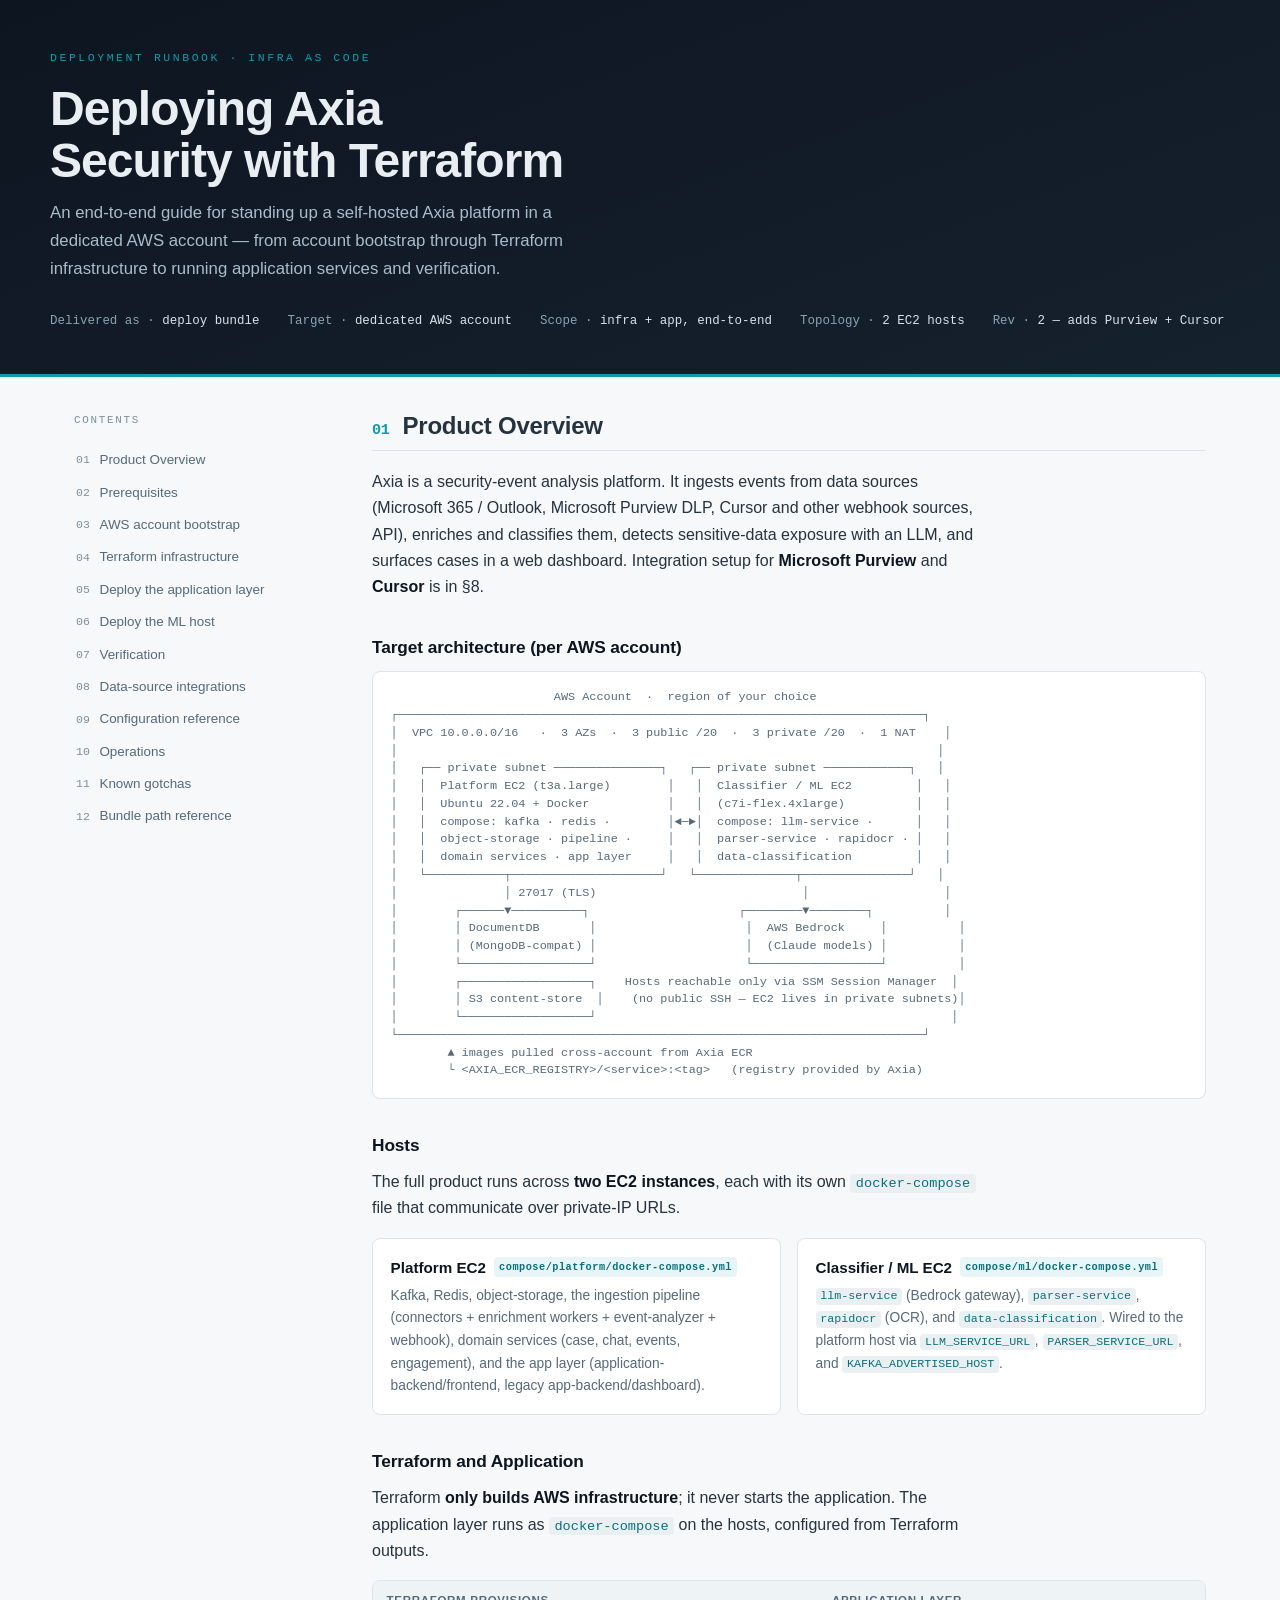
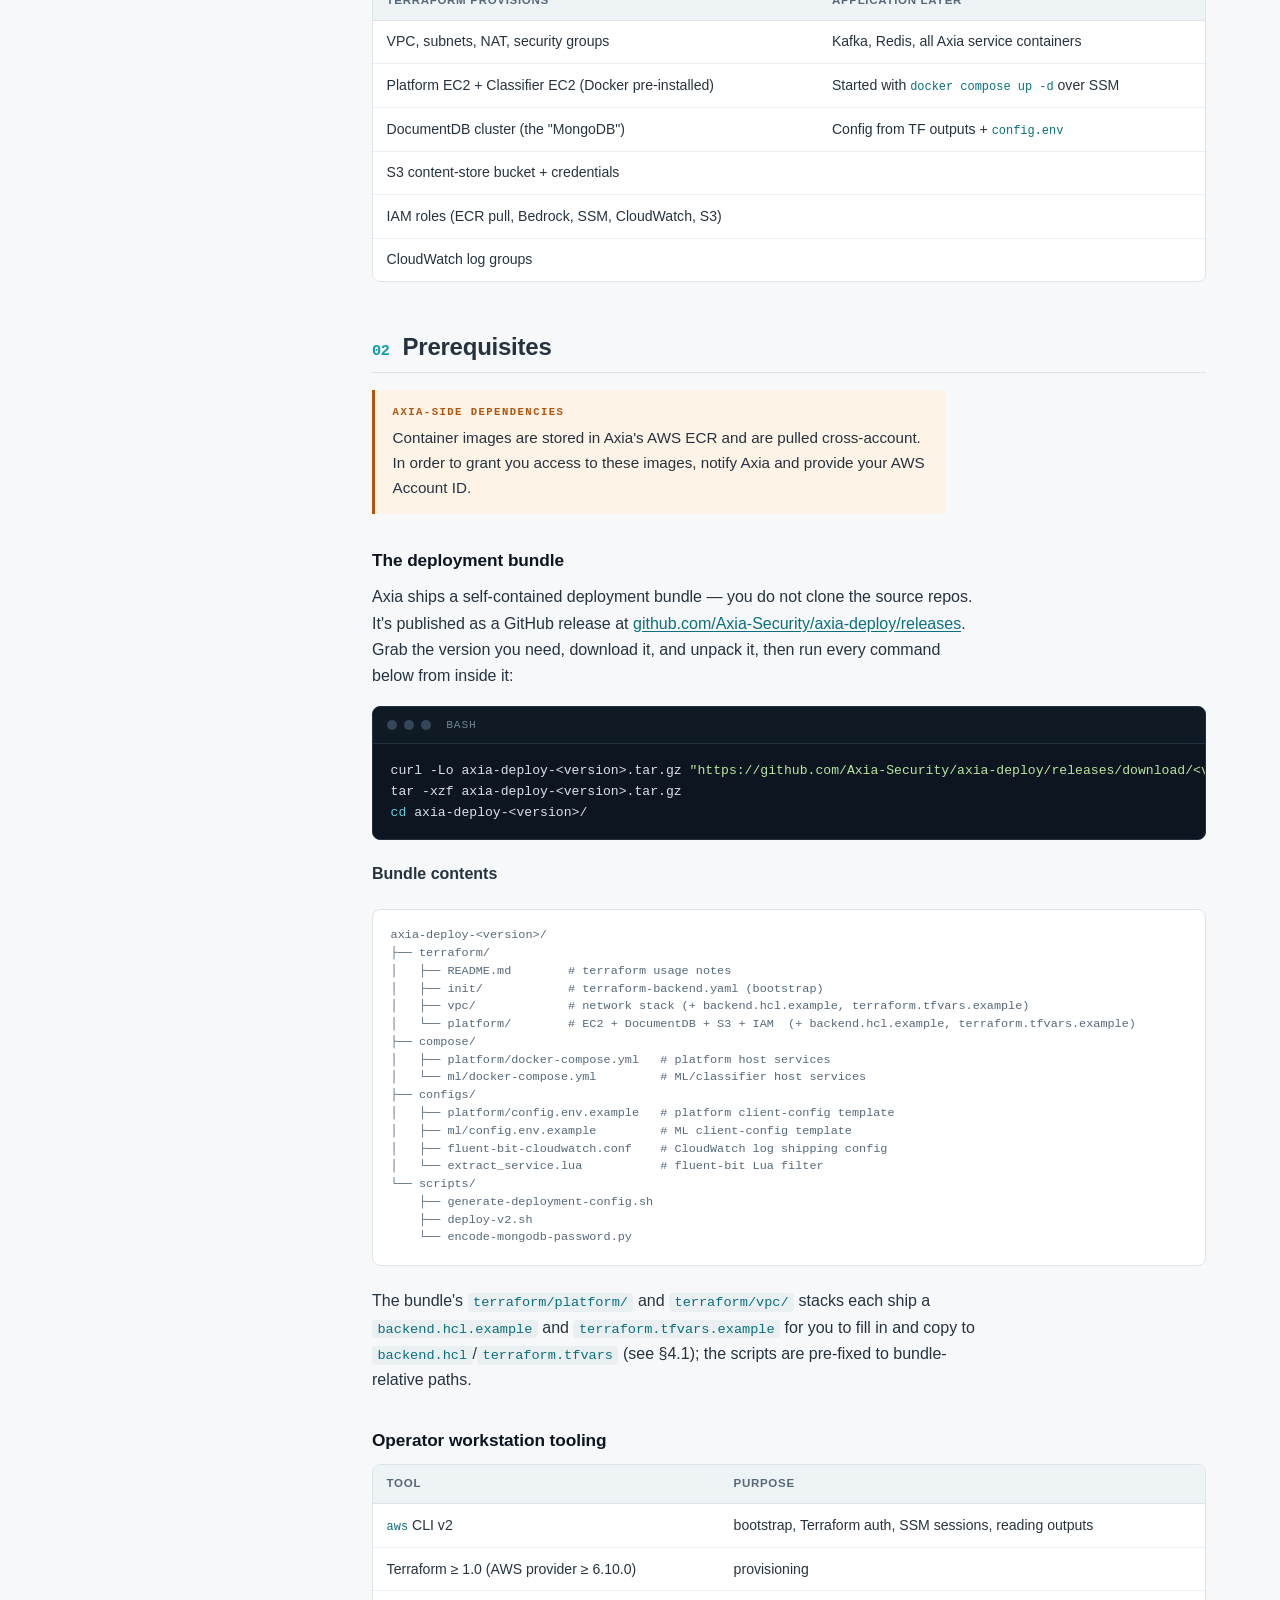
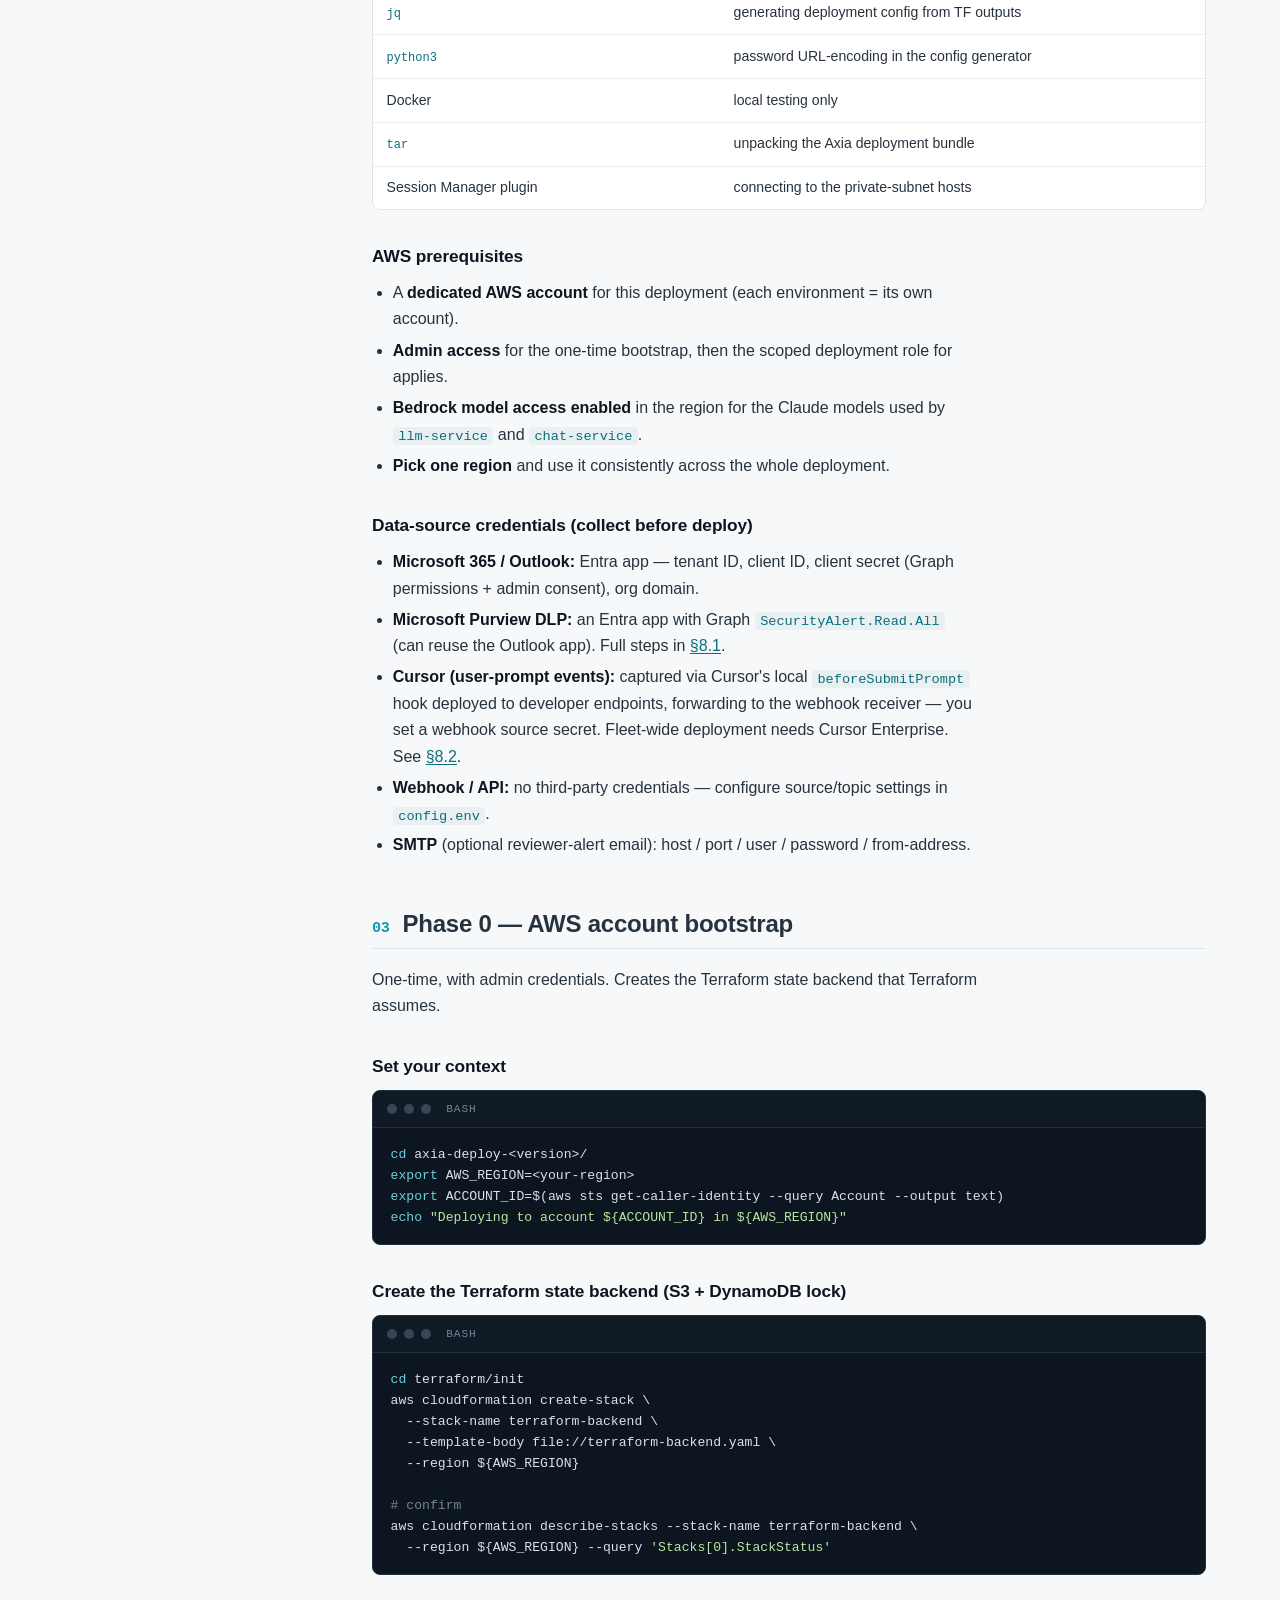
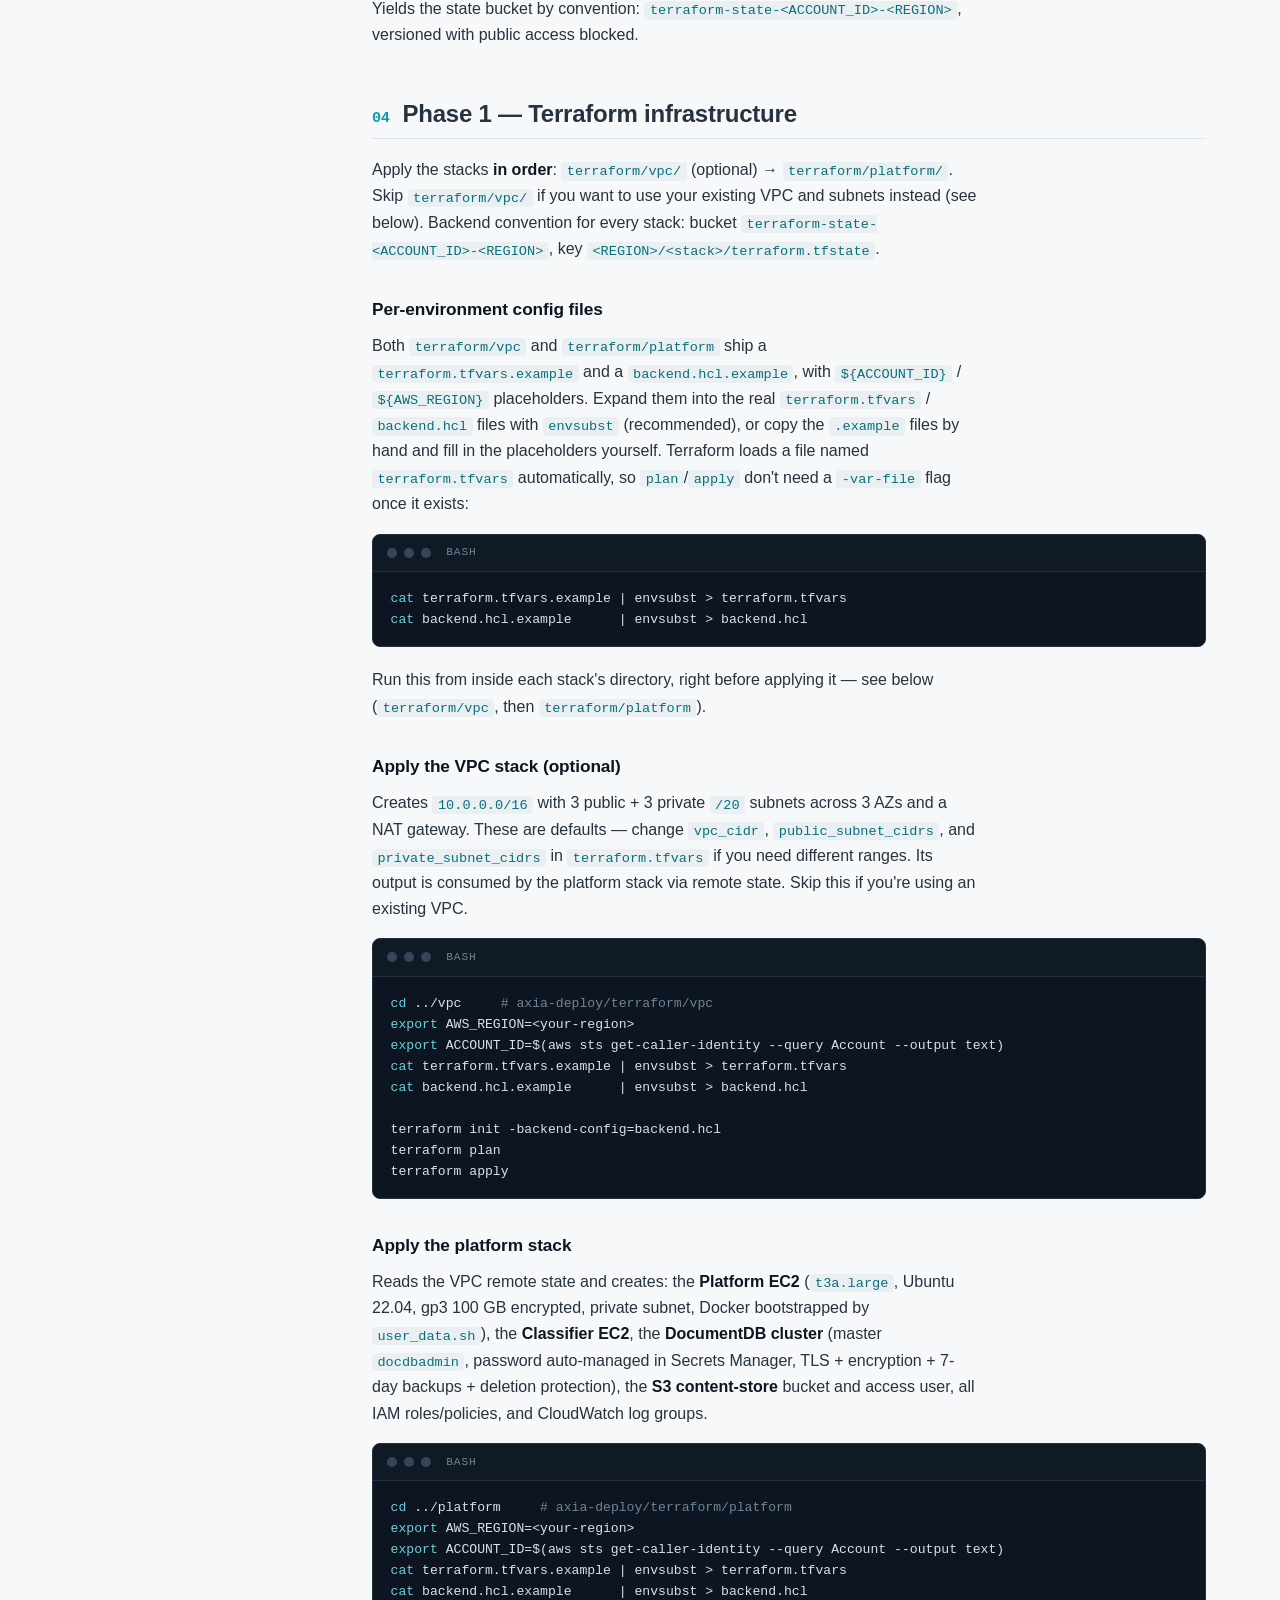
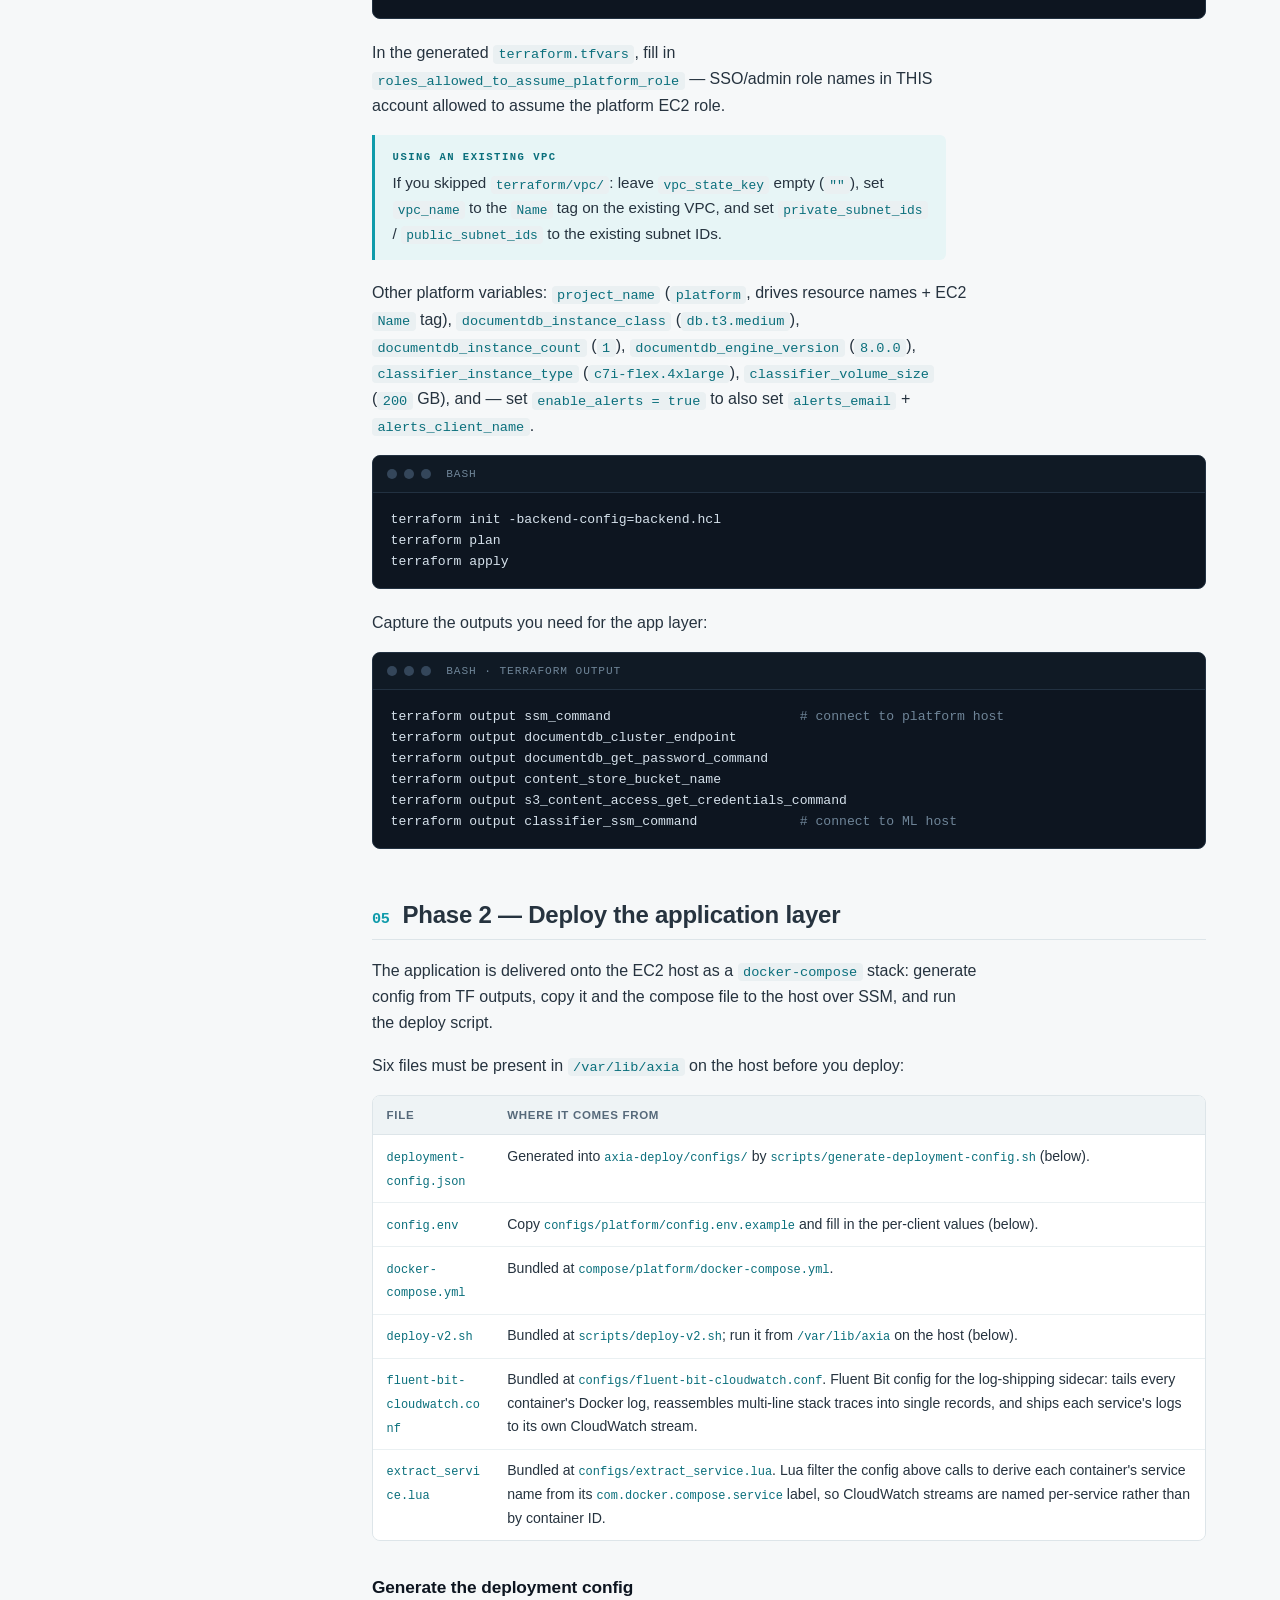
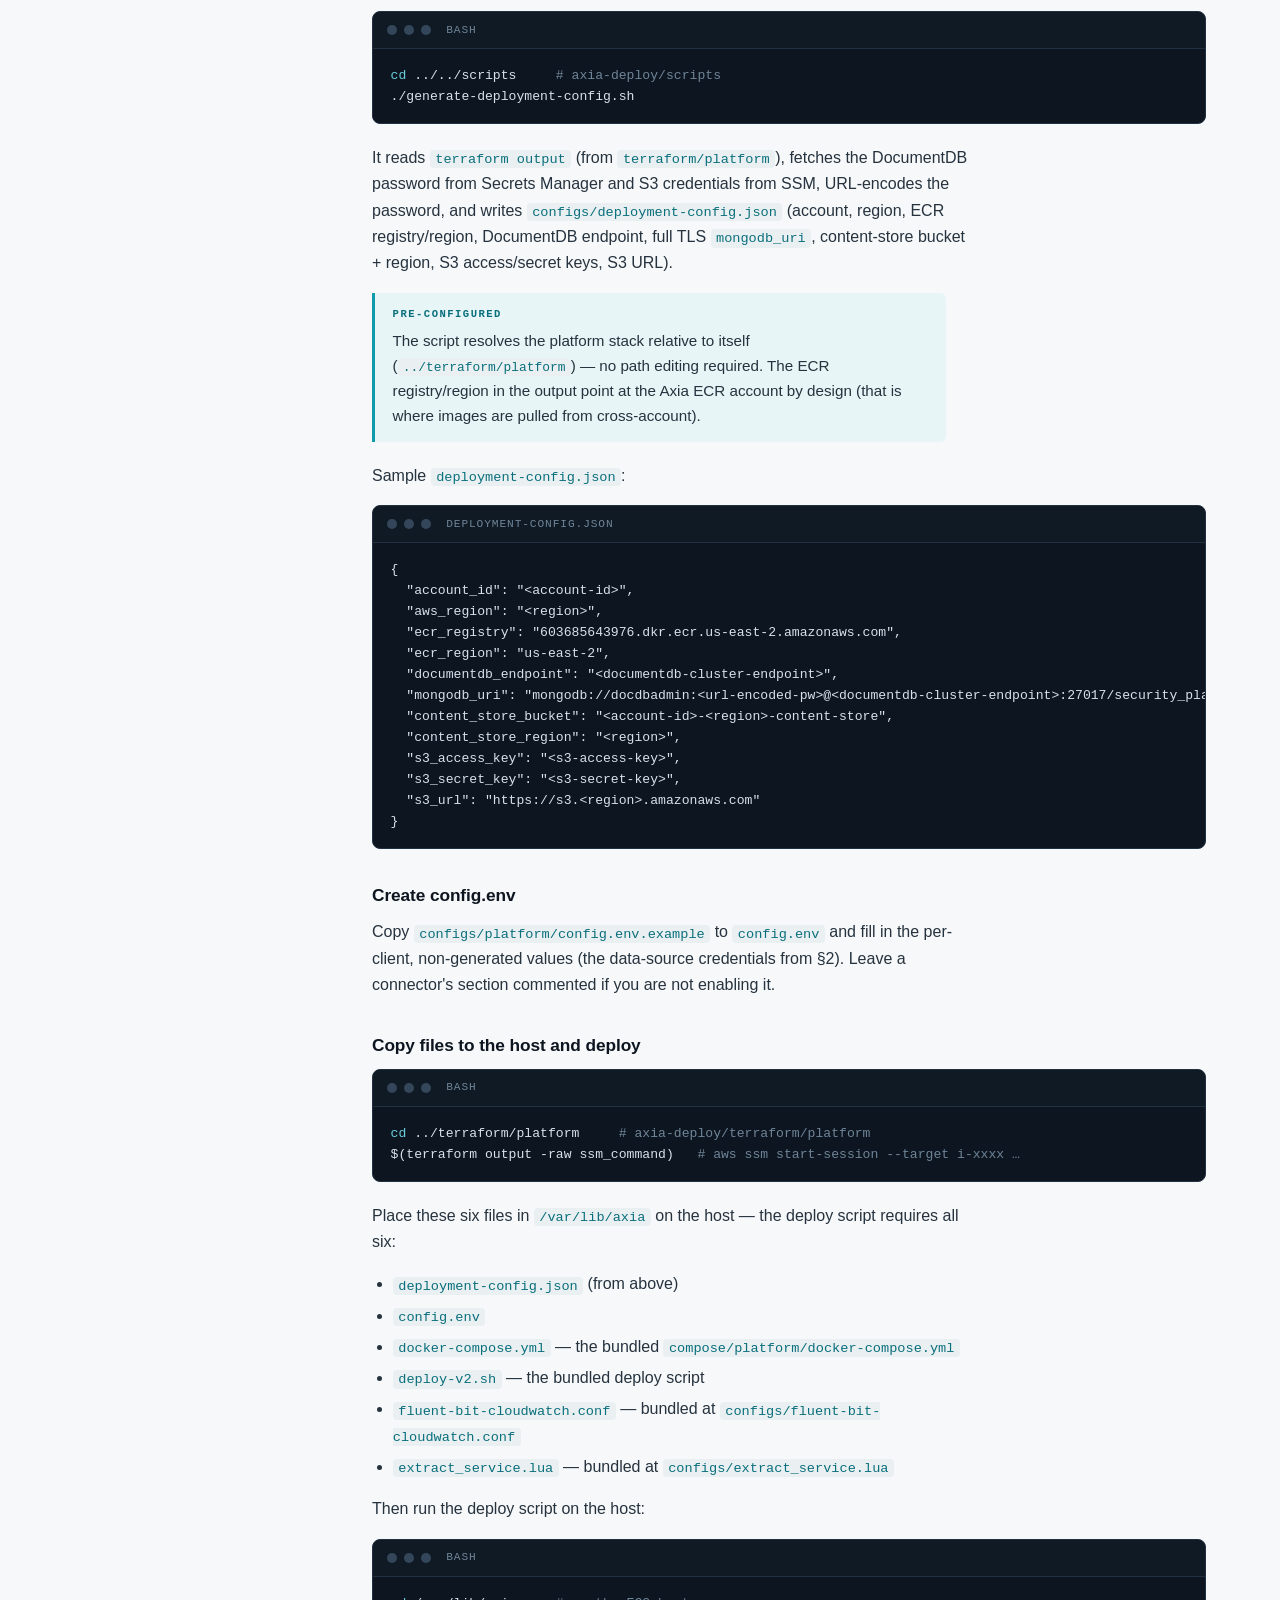
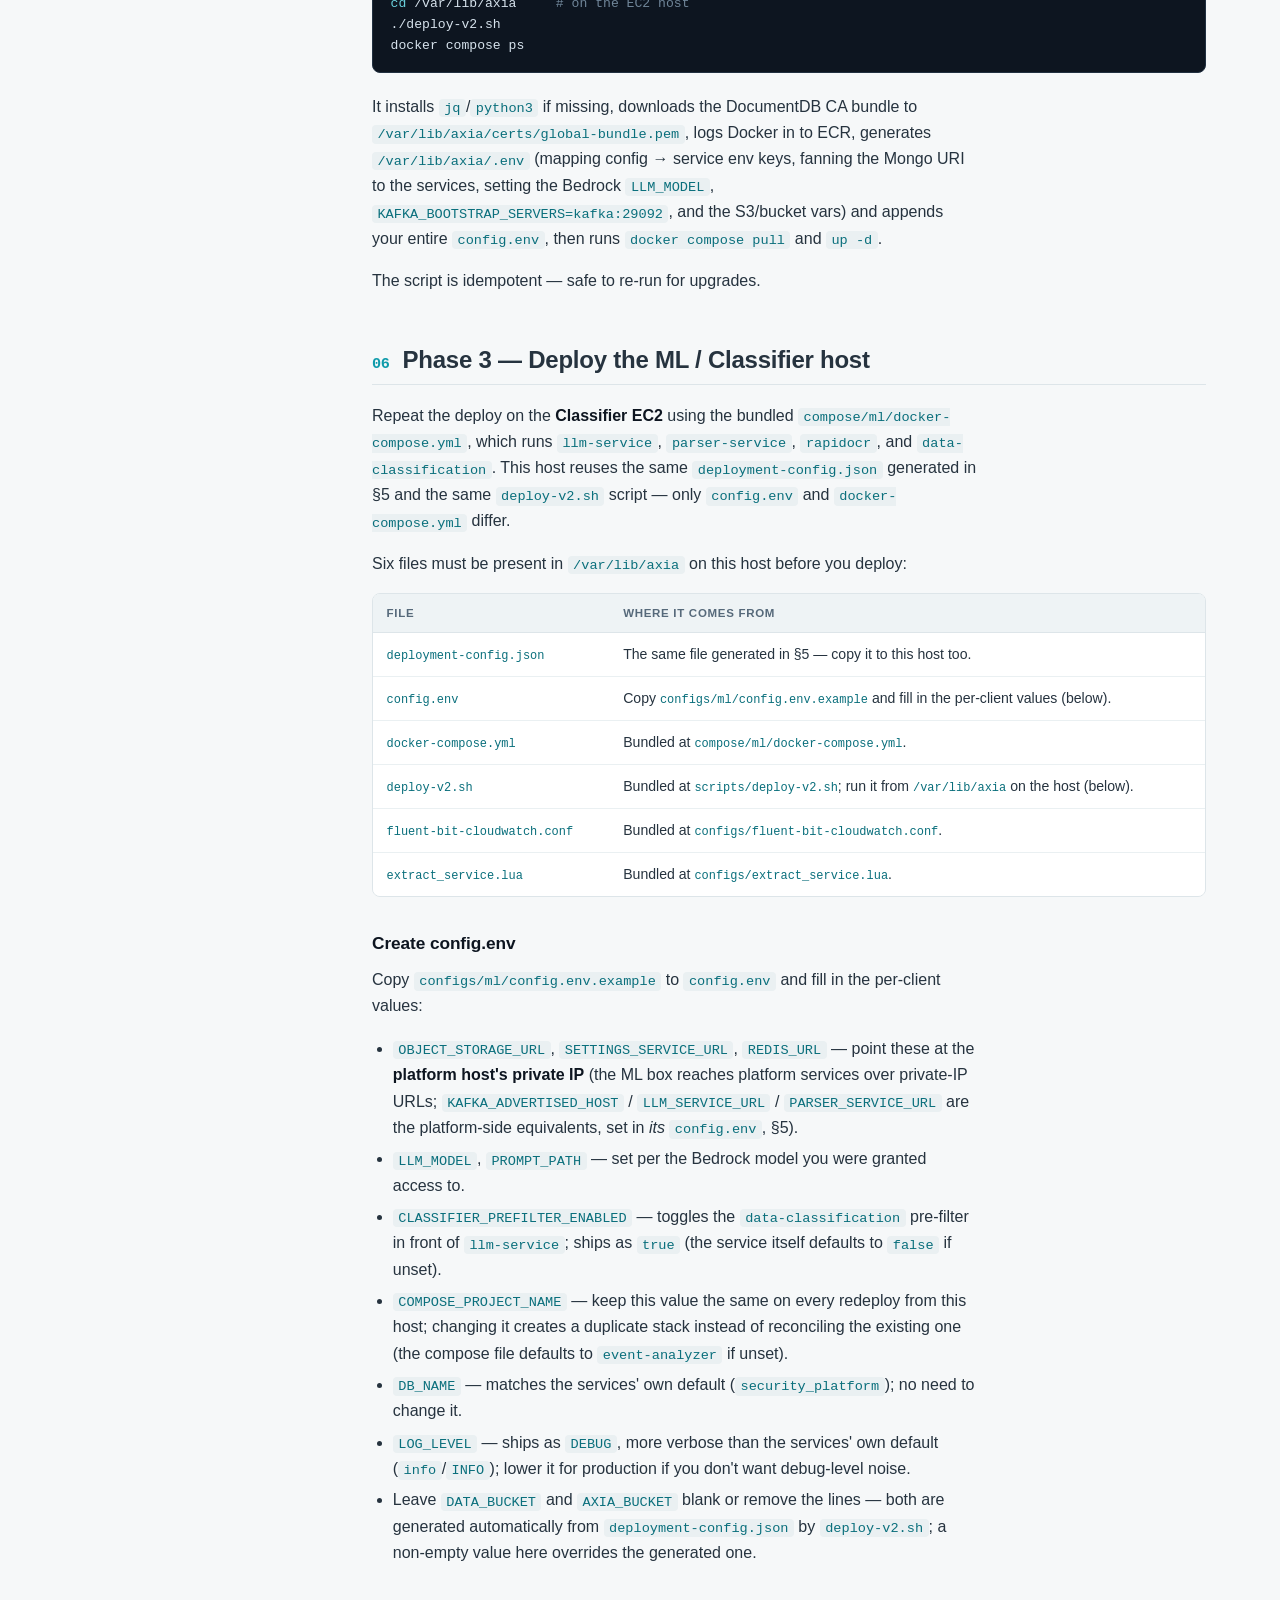
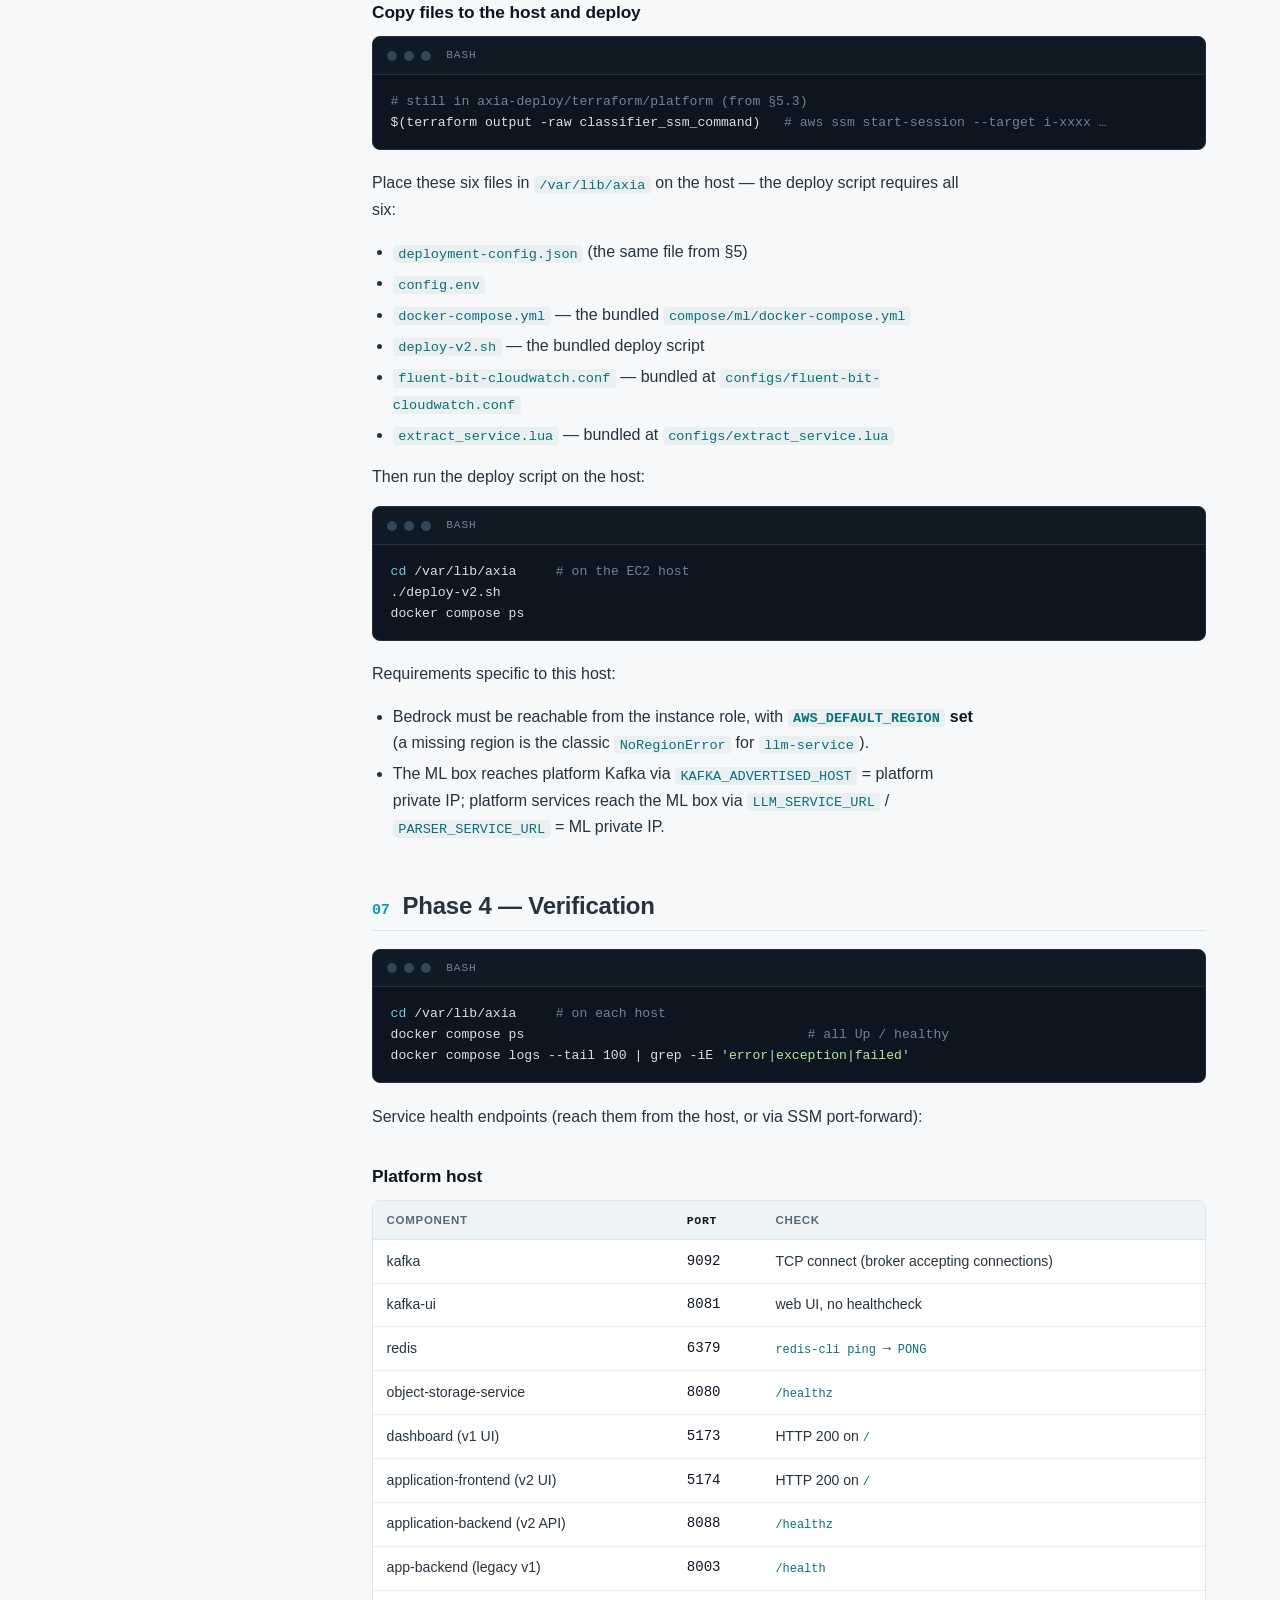
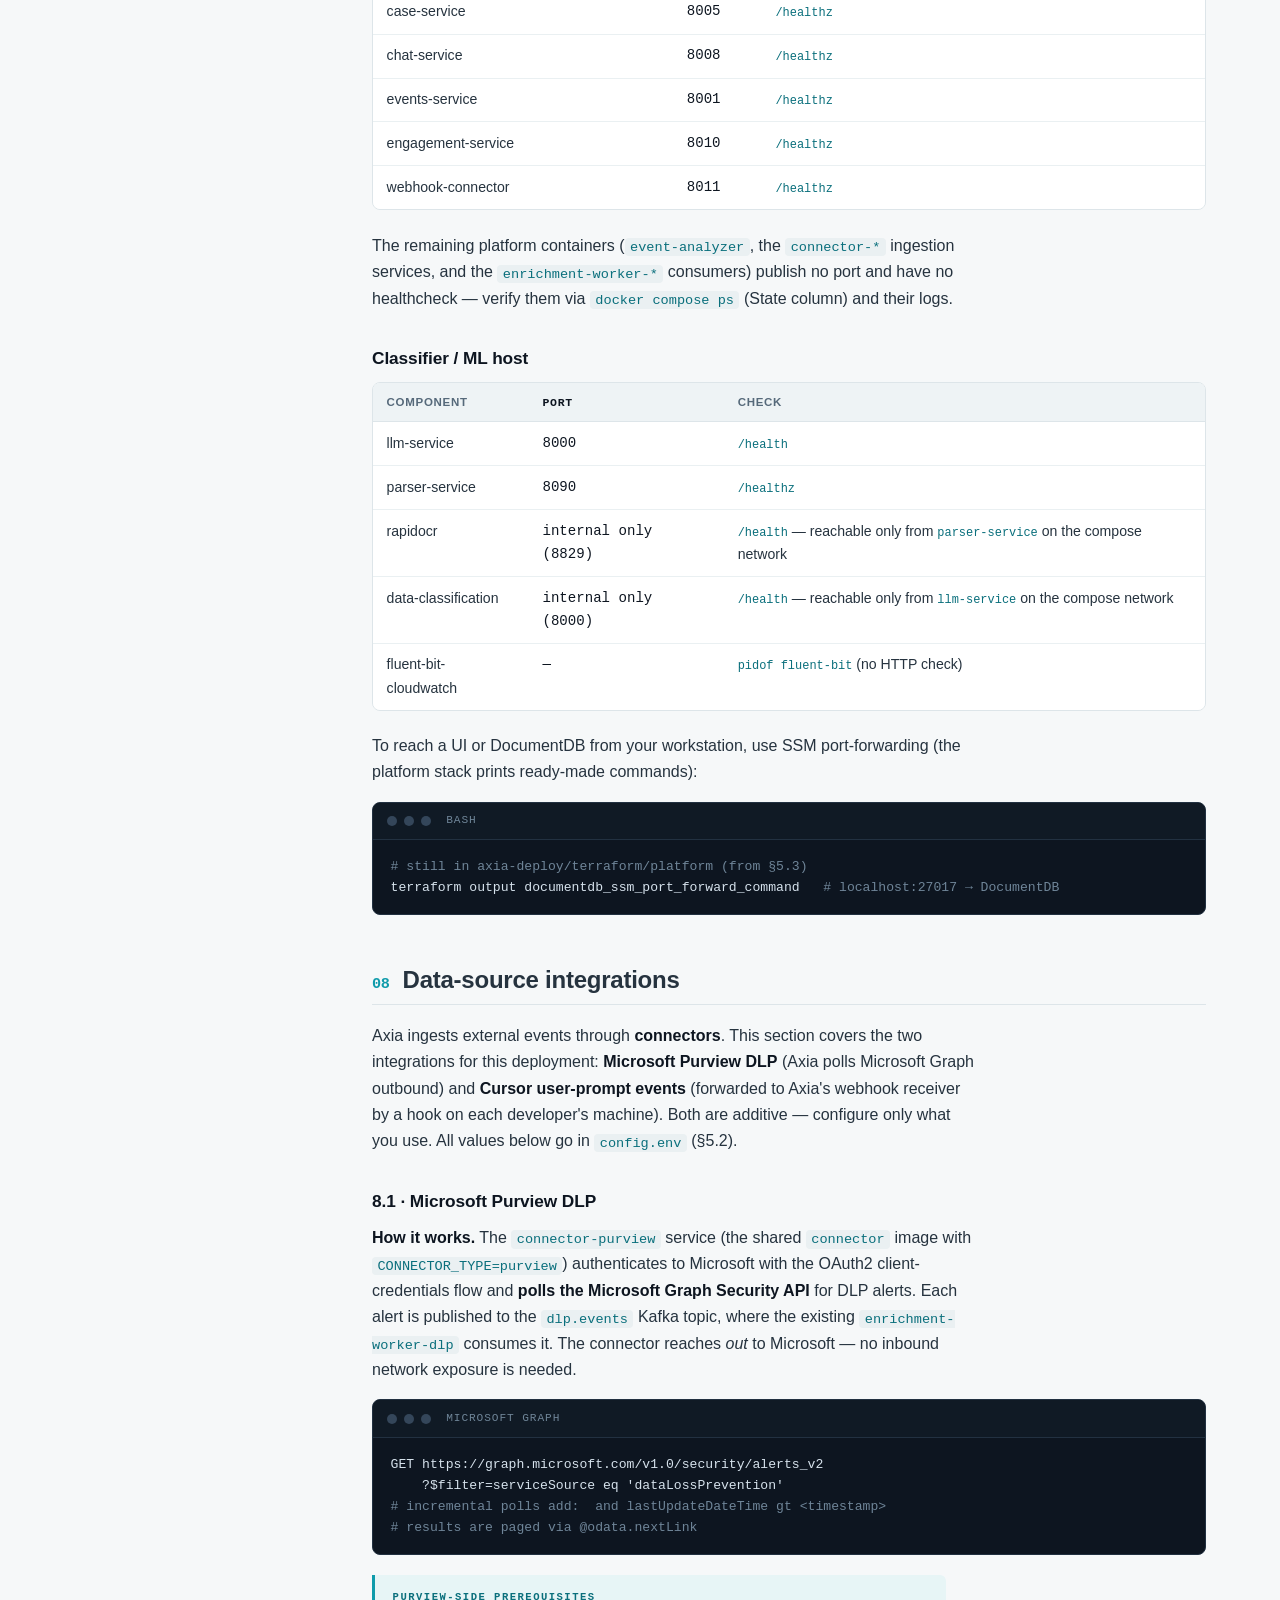
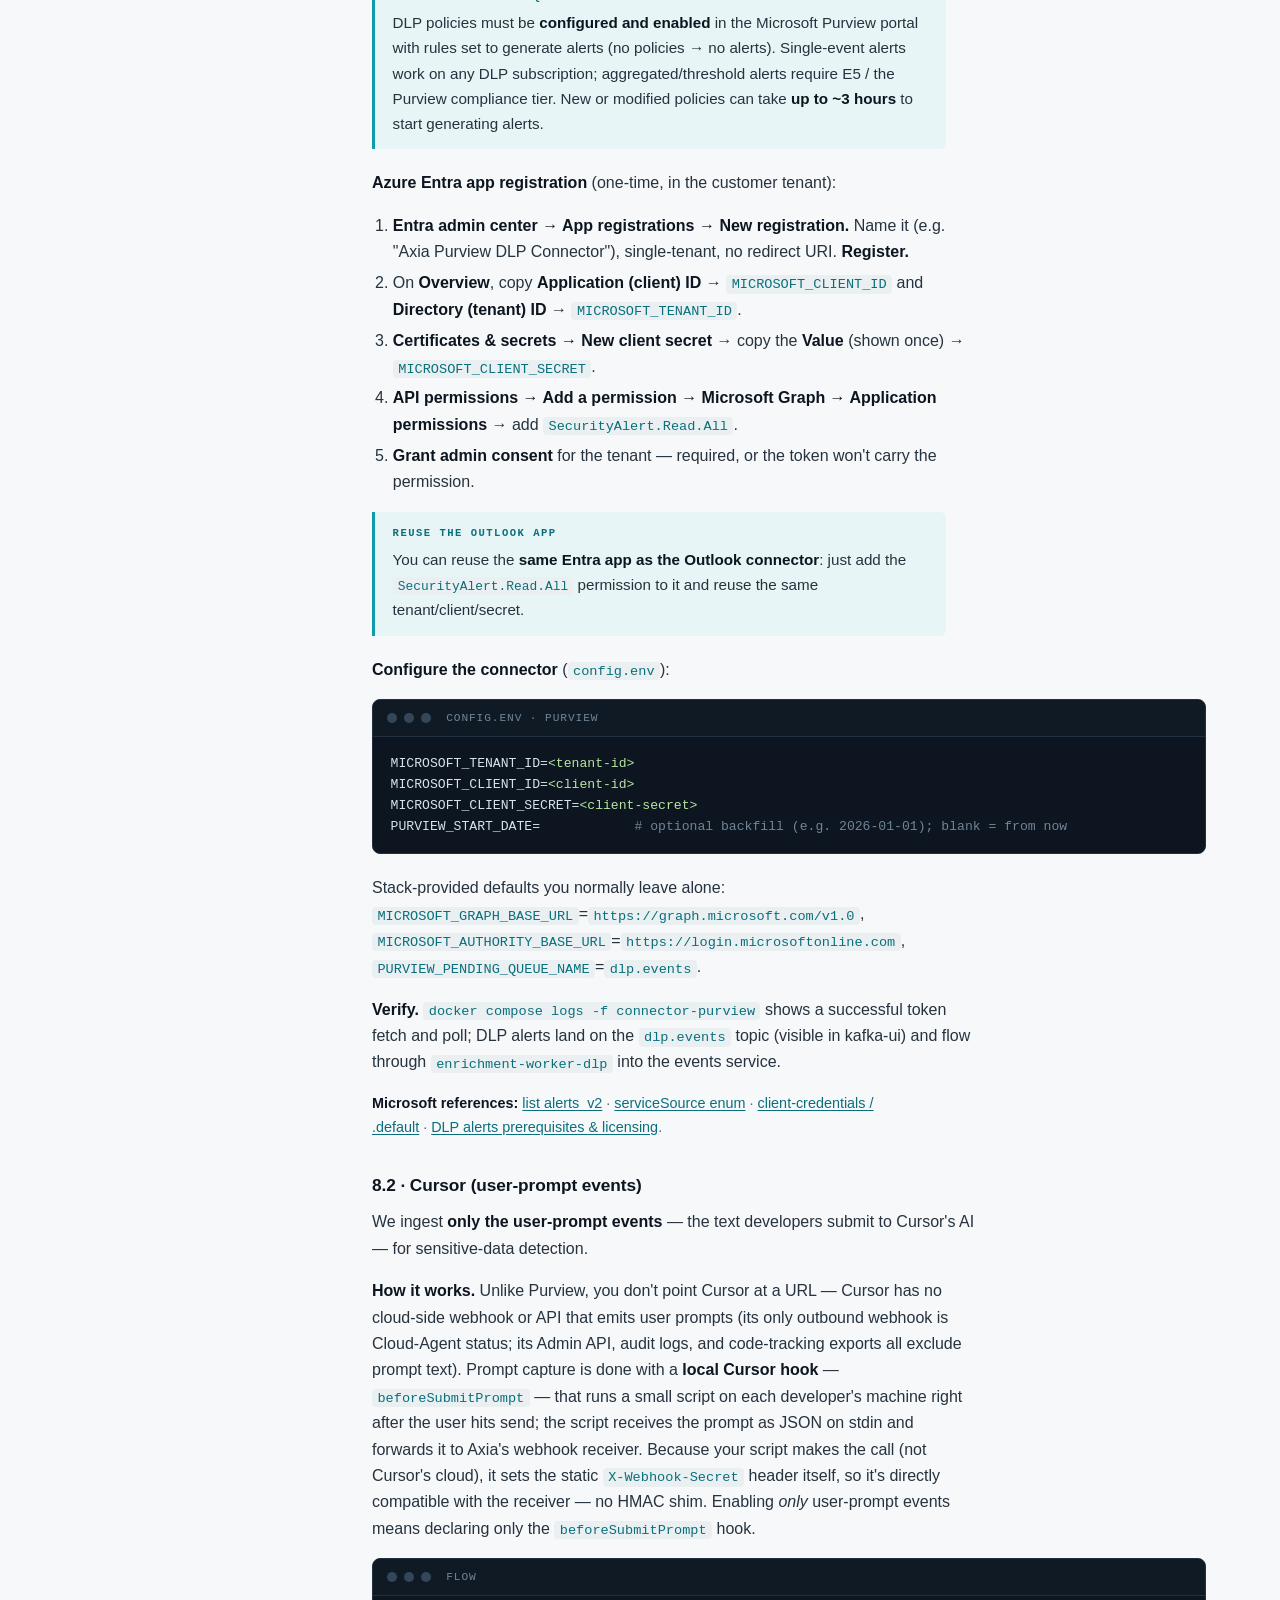
==== commit 143819ec: "Switch deployment bundle download from S3 presigned URL to GitHub releases Axia now publishes axia-d" ====
--- a/installation-guide/index.html
+++ b/installation-guide/index.html
@@ -388,8 +388,8 @@
         </div>
 
         <h3>The deployment bundle</h3>
-        <p>Axia ships a self-contained deployment bundle — you do not clone the source repos. Axia distributes it as an AWS S3 presigned URL; Axia will share the link with you. Download it and unpack it, then run every command below from inside it:</p>
-        <div class="code"><div class="bar"><span class="dot"></span><span class="dot"></span><span class="dot"></span><span class="label">bash</span></div><pre>curl -o axia-deploy-&lt;version&gt;.tar.gz <span class="v">"&lt;presigned-S3-URL-from-Axia&gt;"</span>
+        <p>Axia ships a self-contained deployment bundle — you do not clone the source repos. It's published as a GitHub release at <a href="https://github.com/Axia-Security/axia-deploy/releases">github.com/Axia-Security/axia-deploy/releases</a>. Grab the version you need, download it, and unpack it, then run every command below from inside it:</p>
+        <div class="code"><div class="bar"><span class="dot"></span><span class="dot"></span><span class="dot"></span><span class="label">bash</span></div><pre>curl -Lo axia-deploy-&lt;version&gt;.tar.gz <span class="v">"https://github.com/Axia-Security/axia-deploy/releases/download/&lt;version&gt;/axia-deploy-&lt;version&gt;.tar.gz"</span>
 tar -xzf axia-deploy-&lt;version&gt;.tar.gz
 <span class="k">cd</span> axia-deploy-&lt;version&gt;/</pre></div>
         <h4>Bundle contents</h4>
